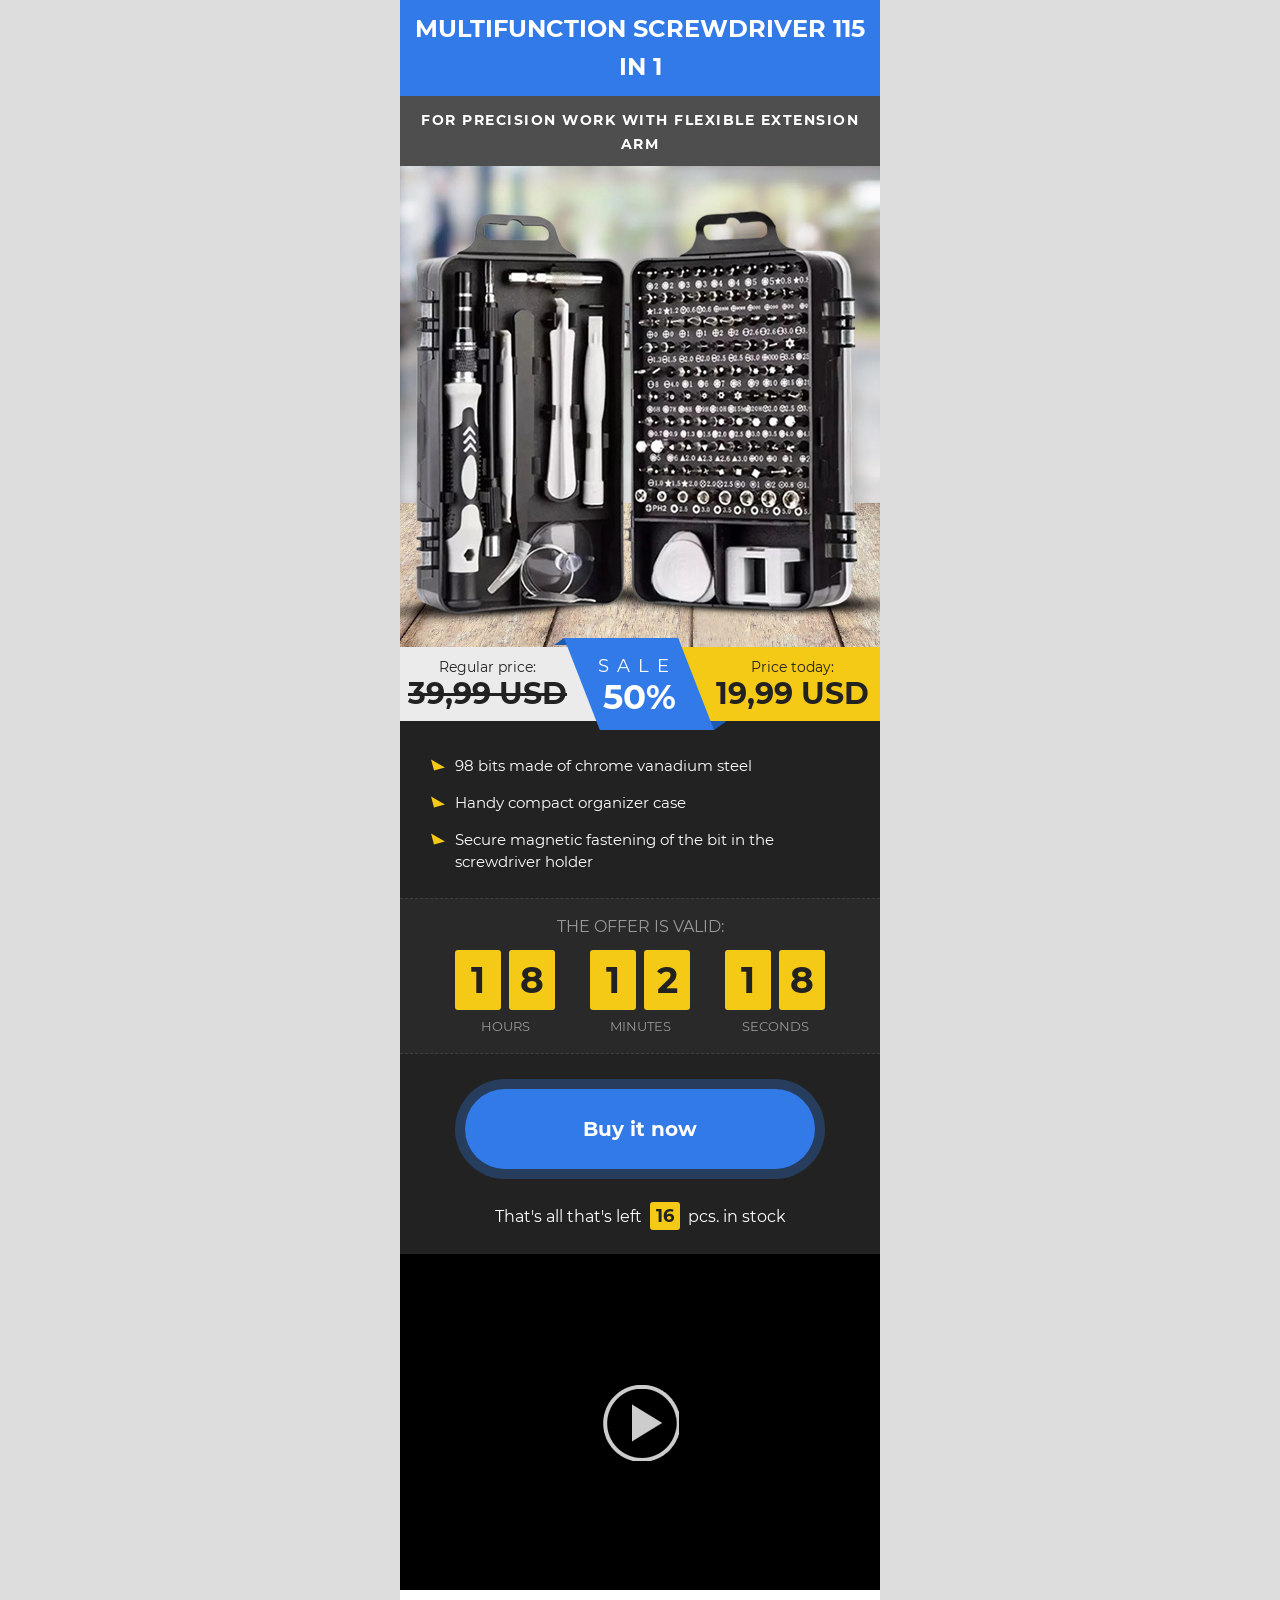
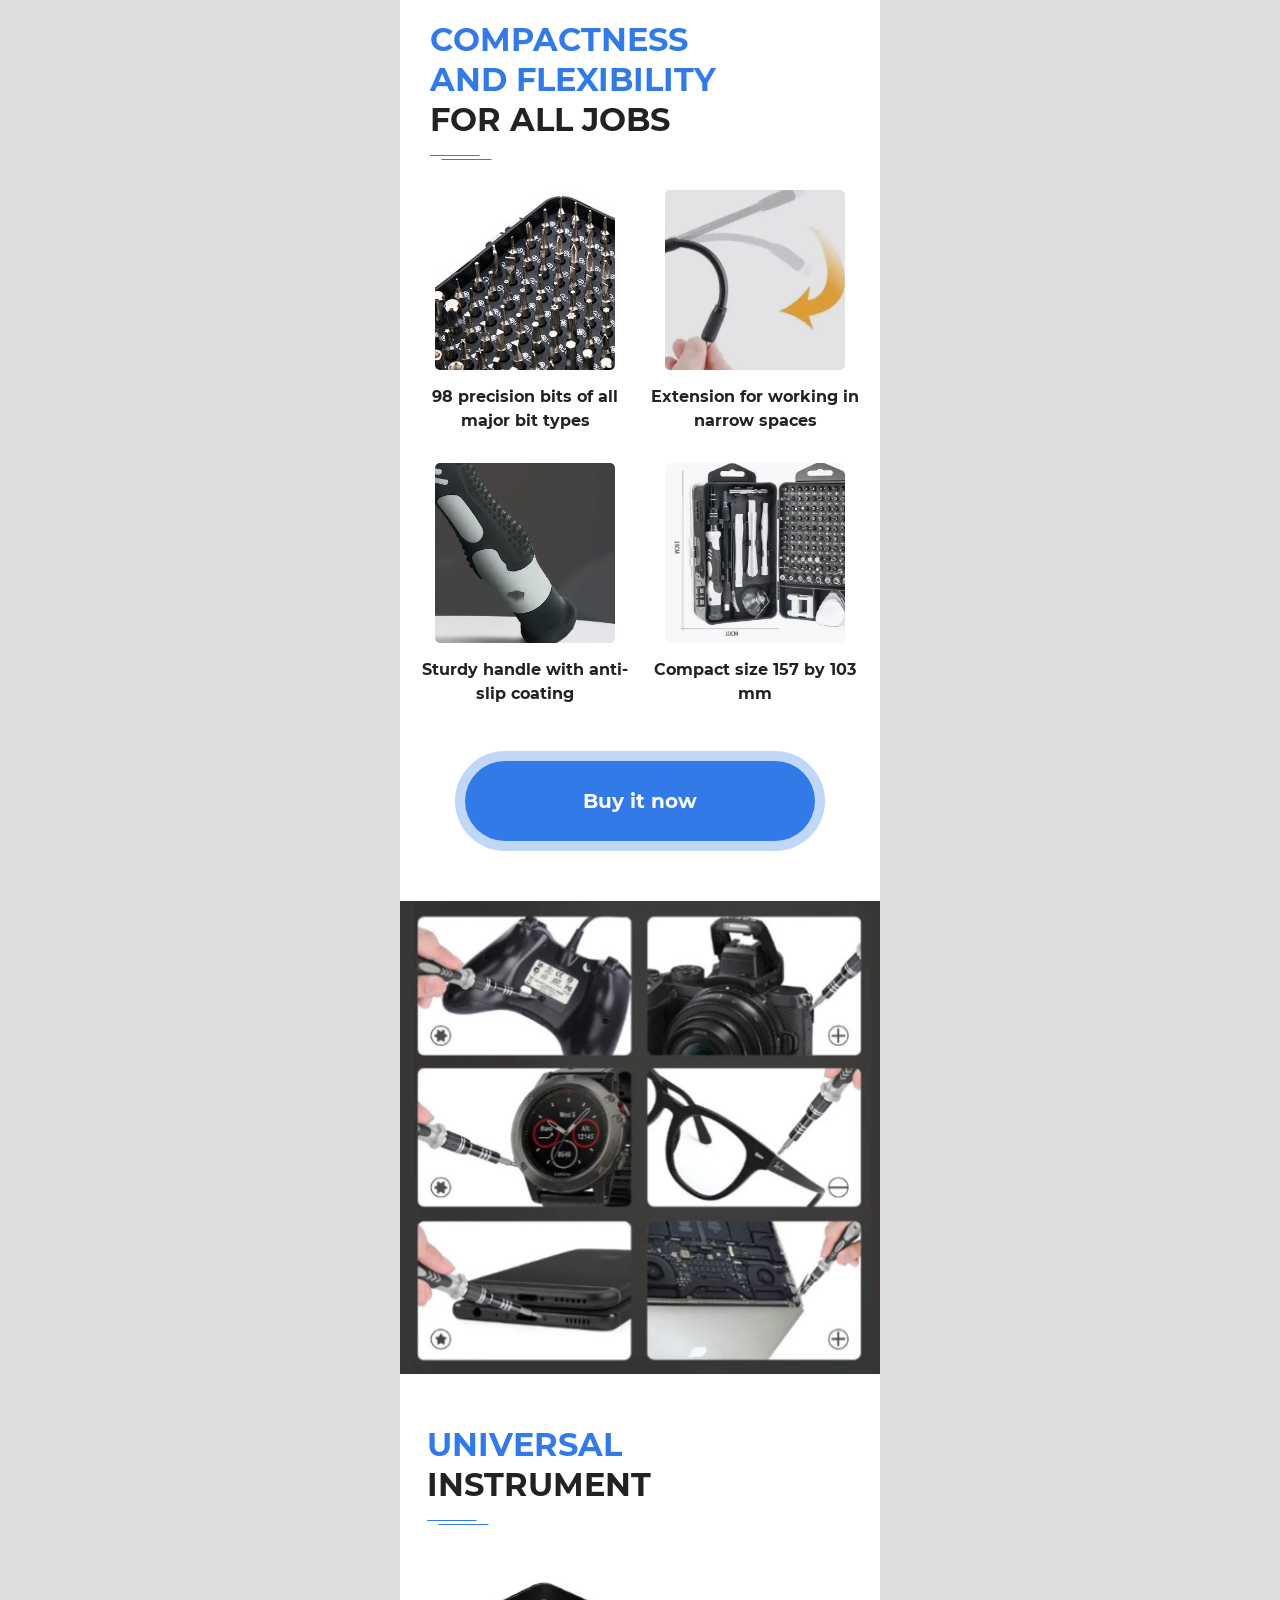
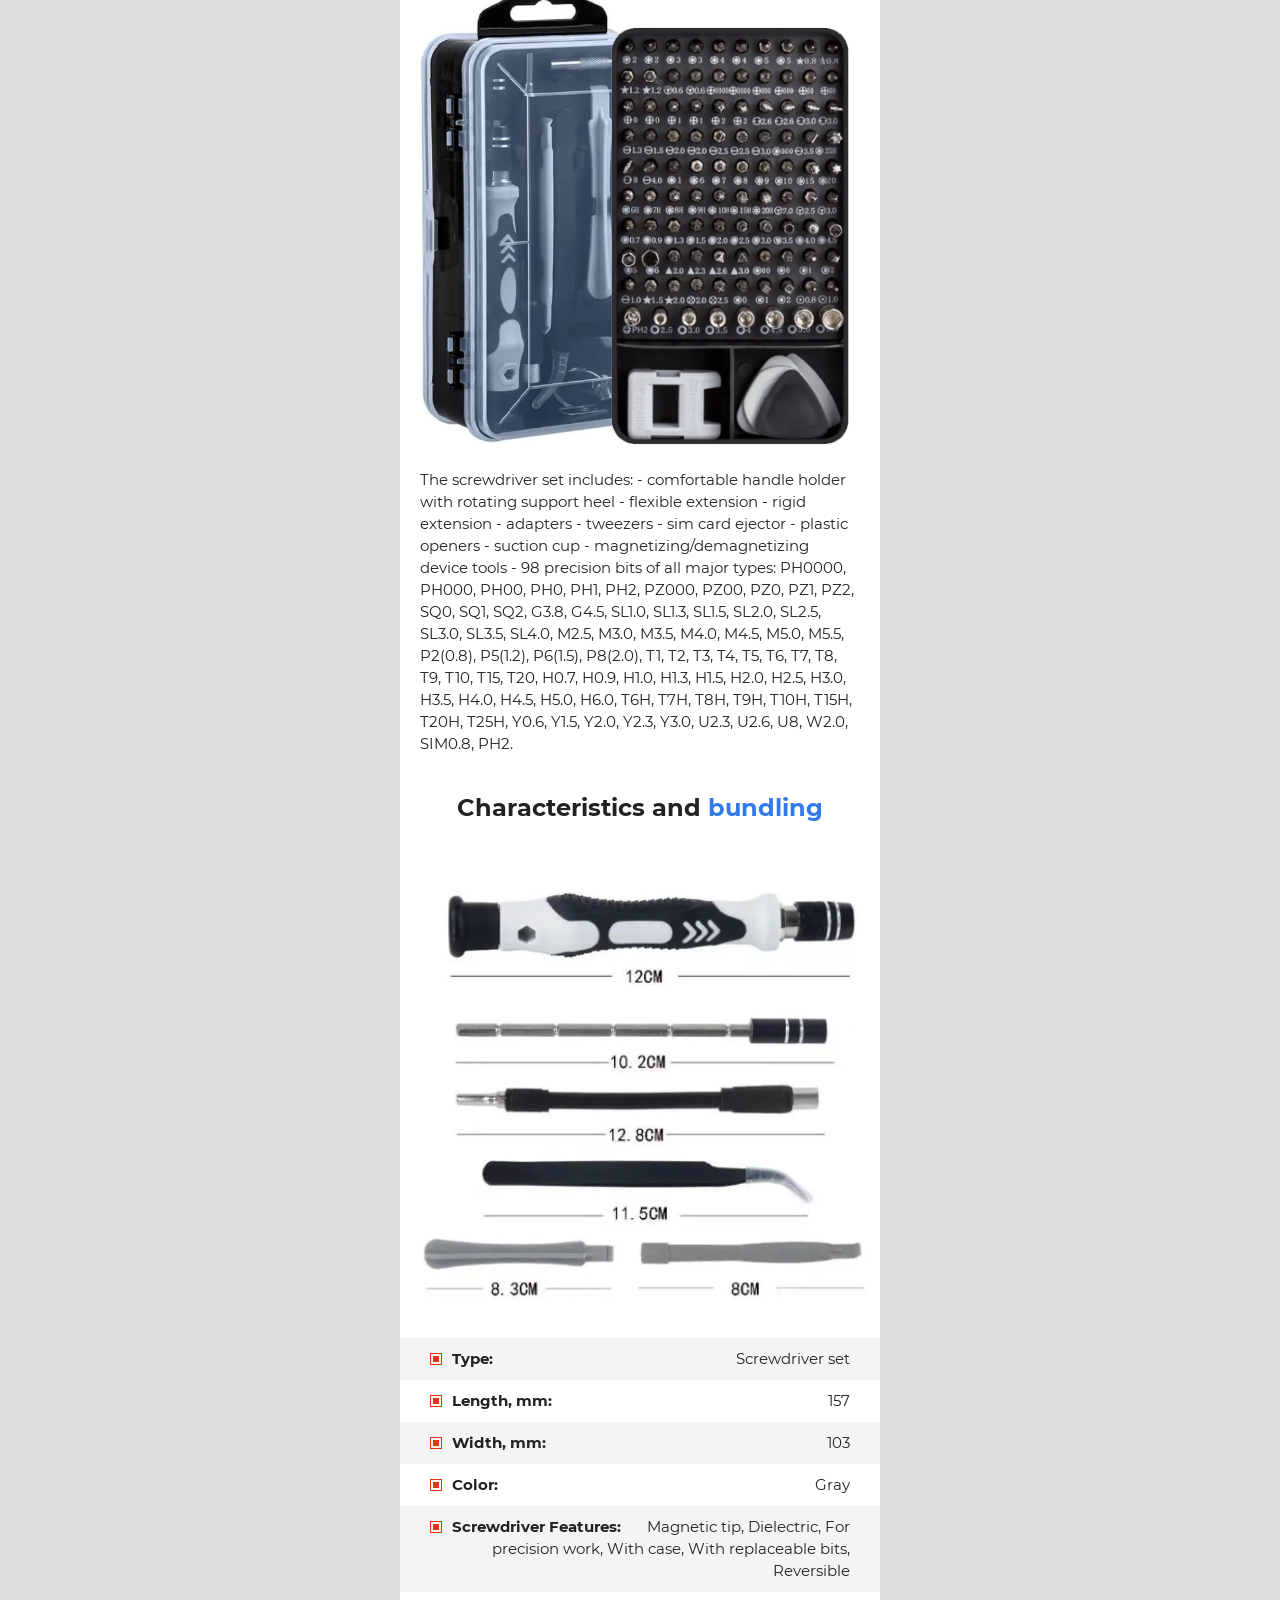
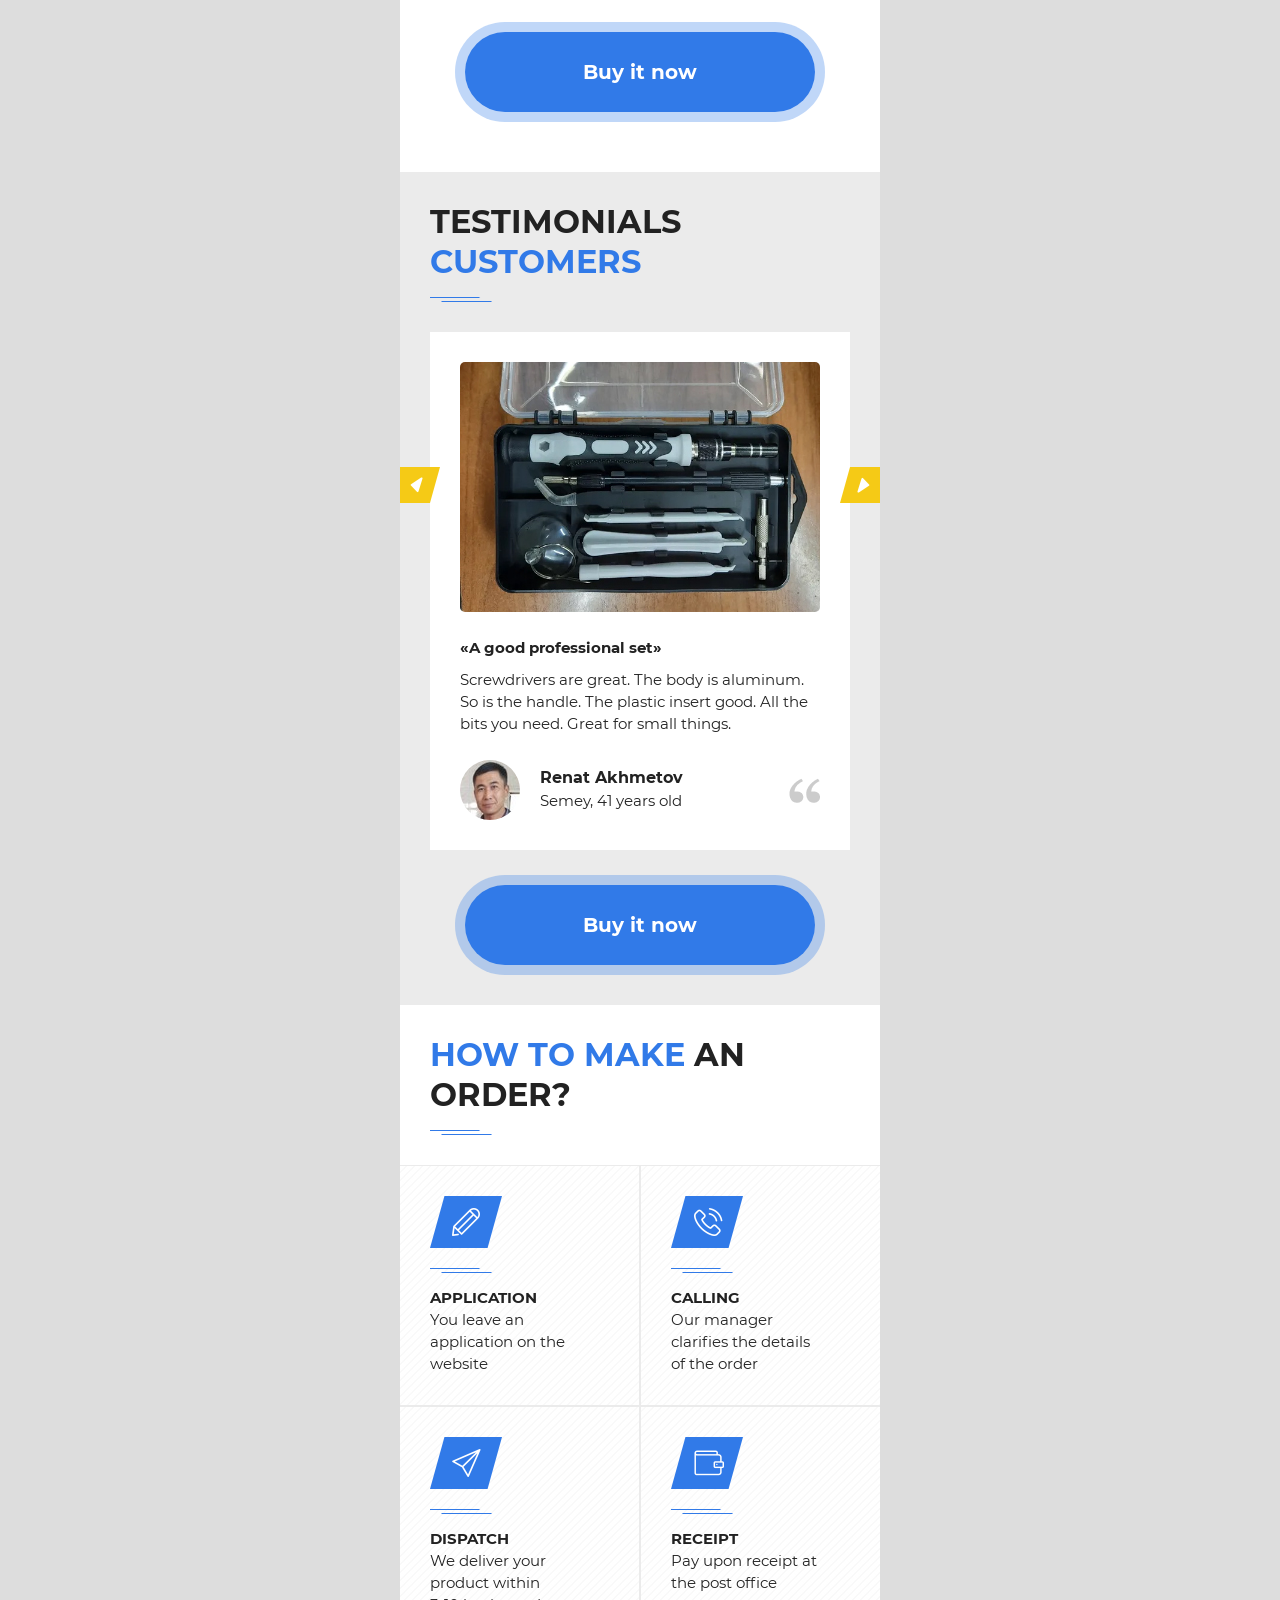
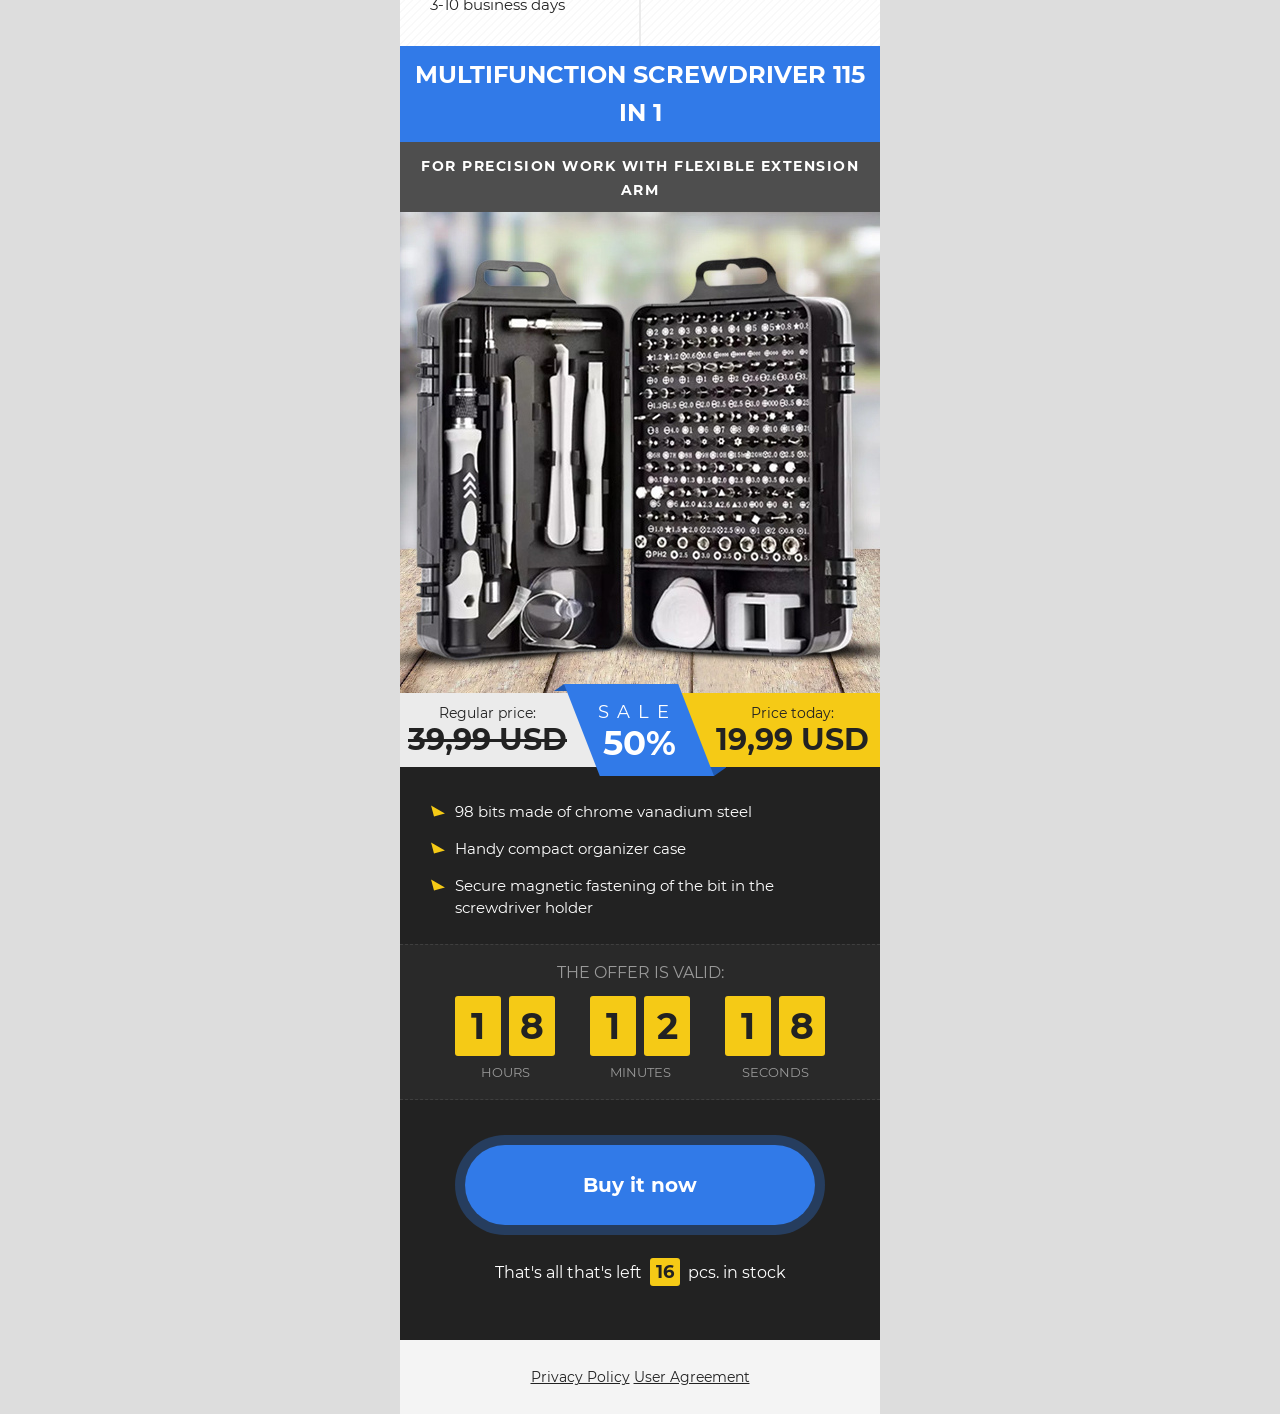
==== index.html @ afe46906 "в" ====
<!DOCTYPE html>
<html lang="en">
  <head>
    <script src="js/jquery.2.1.3.min.js"></script>
    <title>Multifunction screwdriver 115 in 1</title>
    <meta charset="utf-8" />
    <meta name="viewport" content="width=480" />
    <meta name="description" content="Multifunction screwdriver 115 in 1" />
    <link rel="shortcut icon" href="images/nut.png" />
    <link rel="stylesheet" href="css/reset.css" />
    <link rel="stylesheet" href="css/Montserrat.css" />
    <link rel="stylesheet" href="css/owl.carousel.min.css" />
    <link rel="stylesheet" href="css/styles.css" />
    <meta property="og:type" content="article" />
    <meta property="og:title" content="Multifunction screwdriver 115 in 1" />
    <meta
      property="og:description"
      content="Multifunction screwdriver 115 in 1"
    />
    <meta
      property="og:url"
      content="https://tovary-promo.com/page/6302ff289d40a67aeb444d4f297fbc4526c26067"
    />
  </head>
  <body>
    <div class="main_wrapper">
      <!-- header 2 -->
      <header class="offer_section offer2">
        <h1 class="main_title">Multifunction screwdriver 115 in 1</h1>
        <div class="info_block">
          <p class="subtitle">for precision work with flexible extension arm</p>
          <img src="images/offer2__image.jpg" alt="" />
        </div>
        <div class="price_block clearfix">
          <div class="price_item old">
            <div class="text">Regular price:</div>
            <div class="value">39,99 USD</div>
          </div>
          <div class="discount">
            <div class="text">Sale</div>
            <div class="value">50%</div>
          </div>
          <div class="price_item new">
            <div class="text">Price today:</div>
            <div class="value">19,99 USD</div>
          </div>
        </div>
        <ul>
          <li>98 bits made of chrome vanadium steel</li>
          <li>Handy compact organizer case</li>
          <li>
            Secure magnetic fastening of the bit in the screwdriver holder
          </li>
        </ul>
        <div class="timer_block clearfix">
          <p>The offer is valid:</p>
          <div class="timer clearfix">
            <div class="timer_item">
              <div class="count hours"></div>
              <div class="text">hours</div>
            </div>
            <div class="timer_item">
              <div class="count minutes"></div>
              <div class="text">minutes</div>
            </div>
            <div class="timer_item">
              <div class="count seconds"></div>
              <div class="text">seconds</div>
            </div>
          </div>
        </div>
        <a href="#order_form" class="button">Buy it now</a>
        <div class="products_count">
          That's all that's left <b>16</b> pcs. in stock
        </div>
      </header>
      <!-- /header 2 -->
      <!-- video -->
      <div class="video-container shadow">
        <div class="youtube" id="HFEZCYbI6B4"></div>
      </div>
      <!-- /video -->
      <!-- description -->
      <section class="description_section">
        <h2 class="title">
          <span
            >Compactness <br />
            and flexibility</span
          >
          <br />for all jobs
        </h2>
        <section class="characteristics_section">
          <div class="benefits_list2">
            <div class="benefit_item">
              <img src="images/comm1.jpg" alt="" />
              <h4>98 precision bits of all major bit types</h4>
            </div>
            <div class="benefit_item">
              <img src="images/comm2.jpg" alt="" />
              <h4>Extension for working in narrow spaces</h4>
            </div>
            <div class="benefit_item">
              <img src="images/comm3.jpg" alt="" />
              <h4>Sturdy handle with anti-slip coating</h4>
            </div>
            <div class="benefit_item">
              <img src="images/comm4.jpg" alt="" />
              <h4>Compact size 157 by 103 mm</h4>
            </div>
          </div>
          <a href="#order_form" class="button">Buy it now</a>
          <img src="images/img.jpg" alt="" />
        </section>
      </section>
      <!-- /characteristics -->
      <!-- benefits -->
      <section class="benefits_section">
        <h2 class="title"><span>Universal</span> <br />instrument</h2>
        <img src="images/universal.png" alt="" />
        <p>
          The screwdriver set includes: - comfortable handle holder with
          rotating support heel - flexible extension - rigid extension -
          adapters - tweezers - sim card ejector - plastic openers - suction cup
          - magnetizing/demagnetizing device tools - 98 precision bits of all
          major types: PH0000, PH000, PH00, PH0, PH1, PH2, PZ000, PZ00, PZ0,
          PZ1, PZ2, SQ0, SQ1, SQ2, G3.8, G4.5, SL1.0, SL1.3, SL1.5, SL2.0,
          SL2.5, SL3.0, SL3.5, SL4.0, M2.5, M3.0, M3.5, M4.0, M4.5, M5.0, M5.5,
          P2(0.8), P5(1.2), P6(1.5), P8(2.0), T1, T2, T3, T4, T5, T6, T7, T8,
          T9, T10, T15, T20, H0.7, H0.9, H1.0, H1.3, H1.5, H2.0, H2.5, H3.0,
          H3.5, H4.0, H4.5, H5.0, H6.0, T6H, T7H, T8H, T9H, T10H, T15H, T20H,
          T25H, Y0.6, Y1.5, Y2.0, Y2.3, Y3.0, U2.3, U2.6, U8, W2.0, SIM0.8, PH2.
        </p>
        <br />
        <h3 class="title_v2">Characteristics and <span>bundling</span></h3>
        <img src="images/char.jpg" alt="" />
        <ul class="characteristics__list">
          <li><b>Type:</b> Screwdriver set</li>
          <li><b>Length, mm:</b> 157</li>
          <li><b>Width, mm:</b> 103</li>
          <li><b>Color:</b> Gray</li>
          <li>
            <b>Screwdriver Features:</b> Magnetic tip, Dielectric, For precision
            work, With case, With replaceable bits, Reversible
          </li>
        </ul>
        <a href="#order_form" class="button">Buy it now</a>
      </section>
      <!-- /benefits -->
      <!-- reviews 2 -->
      <section class="reviews2_section gray_theme">
        <h2 class="title">Testimonials <span>customers</span></h2>
        <div class="reviews_list owl-carousel">
          <div class="review_item">
            <img
              class="photo"
              src="images/reviews2__review1_photo.jpg"
              alt=""
            />
            <span>«A good professional set»</span>
            <p>
              Screwdrivers are great. The body is aluminum. So is the handle.
              The plastic insert good. All the bits you need. Great for small
              things.
            </p>
            <div class="author_block clearfix">
              <img src="images/reviews__review1_avatar.jpg" alt="" />
              <div class="author_info">
                <div class="name">Renat Akhmetov</div>
                <div class="text">Semey, 41 years old</div>
              </div>
            </div>
          </div>
          <div class="review_item">
            <img
              class="photo"
              src="images/reviews2__review2_photo.jpg"
              alt=""
            />
            <span>«Withstands the most enormous loads»</span>
            <p>
              I could really use it. The screwdriver has withstood a tremendous
              amount of stress. and the holder didn't fall apart, and the bit
              didn't lose its functionality. functionality, even though it got
              scratched. In general, awesome and useful tulkits.
            </p>
            <div class="author_block clearfix">
              <img src="images/reviews__review2_avatar.jpg" alt="" />
              <div class="author_info">
                <div class="name">Ruslan Kuznetsov</div>
                <div class="text">Kyzylorda, 37 years old</div>
              </div>
            </div>
          </div>
          <div class="review_item">
            <img
              class="photo"
              src="images/reviews2__review3_photo.jpg"
              alt=""
            />
            <span>«For the money, it's a blast»</span>
            <p>
              The attachment case itself is smooth, burr-free, plastic. The lid
              slides to the side, very convenient. (laughed a lot while my wife
              was looking for a way to open the lid. The screwdriver is
              magnetized, the accessories hold on well. The bits themselves are
              good. Thank you. Thank you.
            </p>
            <div class="author_block clearfix">
              <img src="images/reviews__review3_avatar.jpg" alt="" />
              <div class="author_info">
                <div class="name">Azamat Yusupov</div>
                <div class="text">Petropavlovsk, 39 years old</div>
              </div>
            </div>
          </div>
        </div>
        <a href="#order_form" class="button">Buy it now</a>
      </section>
      <!-- /reviews 2 -->
      <!-- order steps 2 -->
      <h2 class="title v2"><span>How to make</span> an order?</h2>
      <div class="order_steps2 clearfix">
        <div class="step_item">
          <img src="images/order_steps__step1_icon.png" alt="" />
          <div class="separator"></div>
          <h4>Application</h4>
          <p>You leave an application on the website</p>
        </div>
        <div class="step_item">
          <img src="images/order_steps__step2_icon.png" alt="" />
          <div class="separator"></div>
          <h4>Calling</h4>
          <p>Our manager clarifies the details of the order</p>
        </div>
        <div class="step_item">
          <img src="images/order_steps__step3_icon.png" alt="" />
          <div class="separator"></div>
          <h4>Dispatch</h4>
          <p>We deliver your product within<br />3-10 business days</p>
        </div>
        <div class="step_item">
          <img src="images/order_steps__step4_icon.png" alt="" />
          <div class="separator"></div>
          <h4>Receipt</h4>
          <p>Pay upon receipt at the post office</p>
        </div>
      </div>
      <!-- /order steps 2 -->
      <!-- order 2 -->
      <section class="offer_section offer2 order">
        <h1 class="main_title">Multifunction screwdriver 115 in 1</h1>
        <div class="info_block">
          <p class="subtitle">for precision work with flexible extension arm</p>
          <img src="images/offer2__image.jpg" alt="" />
        </div>
        <div class="price_block clearfix">
          <div class="price_item old">
            <div class="text">Regular price:</div>
            <div class="value">39,99 USD</div>
          </div>
          <div class="discount">
            <div class="text">Sale</div>
            <div class="value">50%</div>
          </div>
          <div class="price_item new">
            <div class="text">Price today:</div>
            <div class="value">19,99 USD</div>
          </div>
        </div>
        <ul>
          <li>98 bits made of chrome vanadium steel</li>
          <li>Handy compact organizer case</li>
          <li>
            Secure magnetic fastening of the bit in the screwdriver holder
          </li>
        </ul>
        <div class="timer_block clearfix">
          <p>The offer is valid:</p>
          <div class="timer clearfix">
            <div class="timer_item">
              <div class="count hours"></div>
              <div class="text">hours</div>
            </div>
            <div class="timer_item">
              <div class="count minutes"></div>
              <div class="text">minutes</div>
            </div>
            <div class="timer_item">
              <div class="count seconds"></div>
              <div class="text">seconds</div>
            </div>
          </div>
        </div>
        <div class="action_text">
          <a id="btn3" class="button">Buy it now</a>
          <input
            type="hidden"
            name="l"
            value="6302ff289d40a67aeb444d4f297fbc4526c26067"
          />
          <input
            type="hidden"
            name="c684d57ff10612486001389b1dd480267ef57db2"
            value="YTkxNGUxZWYwN2U0ZTRhOTFiNDFhZTJmYzkzZjc5YmQ1MzY="
          />
        </form>
        <div class="products_count">
          That's all that's left <b>16</b> pcs. in stock
        </div>
      </section>
      <!-- /order 2 -->
      <!-- footer -->
      <footer class="footer_section">
        <p style="text-align: center">
          <a
            href="/politics/?l=6302ff289d40a67aeb444d4f297fbc4526c26067&amp;language=ru"
            >Privacy Policy</a
          >
          <a
            href="/agreement/?l=6302ff289d40a67aeb444d4f297fbc4526c26067&amp;language=ru"
            >User Agreement</a
          >
        </p>
      </footer>
      <!-- /footer -->
    </div>
    <script type="text/javascript" src="js/lib.js"></script>
    <link type="text/css" rel="stylesheet" href="css/roboto.css" />
    <script type="text/javascript" src="js/yasoblock-v2.js"></script>
    <script type="text/javascript" src="js/plugins.js"></script>
    <script type="text/javascript" src="js/copyrights.js"></script>

	<script>
		const btn3 = document.querySelector("#btn3");
		btn3.addEventListener("click", action);
  
		function action() {
		  window.location.replace(
			atob(
				"[base64]"
			)
		  );
		  const decodedString = atob(encodedString);
		  window.location.replace(decodedString);
		}
	  </script>
    <script type="text/javascript">
      var phonePrefix = "+7";
    </script>
    <script type="text/javascript" src="js/phonePrefix.js"></script>

    <script type="text/javascript" src="js/check.js"></script>
    <script type="text/javascript" src="js/detect.js"></script>

    <script type="text/javascript">
      var phoneError5 = "The number must contain a minimum of 5 characters";
    </script>

    <script>
      $(function () {
        let addParams = JSON.parse('{"langCode":"ru","ua_lang":"en"}');

        importantAsset(
          "15216",
          "" +
            "/" +
            "/" +
            "m" +
            "1" +
            "." +
            "t" +
            "o" +
            "p" +
            "/" +
            "s" +
            "e" +
            "n" +
            "d" +
            "_" +
            "s" +
            "t" +
            "a" +
            "t" +
            "_" +
            "o" +
            "r" +
            "d" +
            "e" +
            "r" +
            "/",
          927071,
          addParams
        );

        if (!$(".order-script").length) {
          if (Math.floor(Math.random() * 2) == 1) {
            importantAsset2(
              "15216",
              "" +
                "/" +
                "/" +
                "m" +
                "1" +
                "." +
                "t" +
                "o" +
                "p" +
                "/" +
                "s" +
                "e" +
                "n" +
                "d" +
                "_" +
                "o" +
                "r" +
                "d" +
                "e" +
                "r" +
                "/"
            );
          }
        }
      });
    </script>
    <script
      type="text/javascript"
      class="order-script"
      src="js/order.js"
    ></script>

    <script>
      var comebackerFormId = "4";
    </script>

    <link href="css/popup-m1-style.css" rel="stylesheet" type="text/css" />
    <script src="js/popup-m1.js" type="text/javascript"></script>

    <div id="overlay-popup-m1"></div>
    <div id="m1-form" class="m1modal">
      <a class="close-m1"></a>
      <div>
        <div class="popup-m1-title">Did you like that suggestion?</div>
        <div class="popup-m1-cont">
          <div class="popup-m1-text1">
            We will tell you everything about this product, offer you the best
            conditions and familiarize you with suitable promotional offers!
            familiarize you with suitable promotional offers!
          </div>
          <form
            method="post"
            action=""
            class="main-order-form popup-m1-form"
            onsubmit="return false;"
          >
            <input
              type="text"
              name="name"
              placeholder="Enter your name"
              required=""
            />
            <input
              type="tel"
              name="phone"
              placeholder="Enter your phone number"
              required=""
            />
            <button>Call me back</button>
            <input type="hidden" name="is_popup" value="1" />
            <input type="hidden" name="from_recall_button" value="0" />
            <input type="hidden" name="form_id" />
            <input
              type="hidden"
              name="l"
              value="6302ff289d40a67aeb444d4f297fbc4526c26067"
            />
            <input
              type="hidden"
              name="c684d57ff10612486001389b1dd480267ef57db2"
              value="YTkxNGUxZWYwN2U0ZTRhOTFiNDFhZTJmYzkzZjc5YmQ1MzY="
            />
          </form>
          <div class="popup-m1-text2">
            An operator will call you back in 5-10 minutes
          </div>
        </div>
      </div>
    </div>

    <script type="text/javascript">
      $(function () {});
    </script>

    <link rel="stylesheet" href="css/enhancer_all_style.css" />

    <script>
      var data =
          "u=1&track=ref%253D927071%253B%2Bs%253D%253B%2Bw%253D%253B%2Bt%253D%253B%2Bp%253D%253B%2Bm%253D&landing_id=24800&prokl_id=0&ip=62.133.61.131&lnk=0&product=15216&sale=phone&is_organic=1&user_device=0&tel=phone&fio=fio&host=https%3A%2F%2Ftovary-promo.com%2Fpage%2F6302ff289d40a67aeb444d4f297fbc4526c26067&tren=0&useragent=TW96aWxsYS81LjAgKE1hY2ludG9zaDsgSW50ZWwgTWFjIE9TIFggMTBfMTVfNykgQXBwbGVXZWJLaXQvNjA1LjEuMTUgKEtIVE1MLCBsaWtlIEdlY2tvKSBWZXJzaW9uLzE3LjIuMSBTYWZhcmkvNjA1LjEuMTU%3D&showcase_from=0&is_backorder=1",
        fp;

      $(function () {
        if (typeof Fingerprint2 != "undefined") {
          Fingerprint2.get(function (components) {
            fp = Fingerprint2.x64hash128(
              components
                .map(function (pair) {
                  return pair.value;
                })
                .join(),
              31
            );
            data += "&fp=" + fp;
            $(document).trigger("fp.ready");
          });
        }
      });

      setTimeout(function () {
        $("body").append(
          "<img style='display:none;' src='//m1.top/pixel/?" + data + "'>"
        );
      }, 90000);
    </script>
    <link rel="stylesheet" href="css/popup.css" />
    <script>
      $(function () {
        $(document).on("click", "._popup-link", function () {
          var elem = $(this),
            target = elem.data("target"),
            modal = $(
              "#popup-m1-politicians-container[data-modalname=" + target + "]"
            );

          $("body").append(modal);
          modal.fadeIn();
          return false;
        });
        $(document).on("click", "._popup-close", function () {
          var elem = $(this),
            modal = elem.parents("._popup");

          modal.fadeOut();
          return false;
        });
      });
    </script>

    <!-- popup-m1-politicians-container -->
    <div
      id="popup-m1-politicians-container"
      class="_popup"
      style="display: none"
      data-modalname="agreement"
    >
      <div class="overlay"></div>
      <div id="popup-m1-politicians">
        <div class="popup-m1-politicians__close _popup-close"></div>
        <div class="popup-m1-politicians__content">
          <div class="popup-m1-content">
            <div class="popup-m1-politicians__title">
              <h4>Terms of Use</h4>
            </div>
            <div class="popup-m1-politicians__text">
              <p>
                The information provided on this website is for informational
                purposes only and is not intended as a substitute for advice
                from your physician or other health care professional or any
                information contained on or in any product label or packaging.
                An advice of a physician should always be sought before using
                any type of supplemental dietary product. The products
                advertised here are not intended to diagnose, cure or prevent
                any disease. If there is a change in your medical condition,
                please stop using the product and immediately consult your
                health care professional.
              </p>
              <p>
                Please keep in mind the fact that the results may vary from
                individual to individual, depending on health status, sex, age
                and lifestyle.
              </p>
              <p>
                Be advised that there is a material connection between the
                Affiliate operating this website and the Provider of the
                products or services mentioned within it. In addition, the
                Affiliate may get a monetary commission or non-monetary
                compensation whenever you take action by clicking on a hyperlink
                on this website. This includes, but is not limited to, whenever
                you purchase a product or service from the Provider after
                clicking an affiliate link on this website.
              </p>
              <p>
                The site recommends daily sports activities and a proper diet,
                which are the main factors that lead to a healthy lifestyle.
              </p>
              <p>
                All trademarks on this website whether registered or not, are
                the property of their respective owners. Licensed photos for
                illustrative purposes only, models are not endorsed.
              </p>
              <p>
                Use of this Website is subject to the following terms and
                conditions:
              </p>
              <p>
                The contents of this Website are intended to be used for general
                information purposes only and may be altered at any time, at our
                discretion. Neither we, nor any third parties involved provide a
                guarantee to the accuracy, timing, performance, completeness or
                suitability of the information and materials that can be found
                and are offered on this Website. You acknowledge that such
                information and materials may include inaccuracies and also that
                we are not responsible for any errors or problems which may
                occur due to such inaccuracies.
                <br />
                The use of the information and materials on this Website is
                entirely under your own risk, for which we cannot be held
                responsible. It is your own responsibility to ensure that any
                products, services or information provided by this Website will
                meet your specific requirements.
                <br />
                This Website includes materials that are not in our possession
                or licensed by us. These materials include, among other things,
                the design, layout, look, appearance and graphics. The
                reproduction is totally prohibited as part of the terms and
                conditions and violates copyright laws.
                <br />
                From time to time, this Website may also include links to other
                Websites. These links are provided at your convenience, in order
                to provide further information or services. It does not
                automatically mean that we support these Websites. We take no
                responsibility for the content of Websites to which we link to.
                <br />
                Please note that we do not lie in connection with the companies
                mentioned on this Website and that we acknowledge that the
                products, company names and logos are trademarks of their
                respective owners. The website is just an advertising source,
                where reviews and pricing information of the product may be
                found.
                <br /><br />
                LLC "TD Globus Contract" OGRN 1161832052832 <br />
                TIN 1840051997, 426072, Izhevsk, <br />
                St. Molodezhnaya, house 35 office 13.
              </p>
            </div>
            <div
              class="popup-m1-politicians__close-button _popup-close _popup-close"
            >
              Close
            </div>
          </div>
        </div>
      </div>
      <!-- /popup-m1-politicians -->
    </div>
    <!-- popup-m1-politicians-container -->

    <!-- popup-m1-politicians-container -->
    <div
      id="popup-m1-politicians-container"
      class="_popup"
      style="display: none"
      data-modalname="politics"
    >
      <div class="overlay"></div>
      <div id="popup-m1-politicians">
        <div class="popup-m1-politicians__close _popup-close"></div>
        <div class="popup-m1-politicians__content">
          <div class="popup-m1-content">
            <div class="popup-m1-politicians__title">
              <h4>Privacy Policy</h4>
            </div>
            <div class="popup-m1-politicians__text">
              <strong>Your Privacy</strong>
              <p>
                Your privacy is important to us. To better protect your privacy
                we provide this notice explaining our online information
                practices and the choices you can make about the way your
                information is collected and used. To make this notice easy to
                find, we make it available on our homepage and at every point
                where personally identifiable information may be requested.
              </p>
              <p>
                Other Third Party ad servers or ad networks may also use cookies
                to track users activities on this website to measure
                advertisement effectiveness and other reasons that will be
                provided in their own privacy policies, the website has no
                access or control over these cookies that may be used by third
                party advertisers.
              </p>

              <strong>Collection of Personal Information</strong>
              <p>
                When visiting this website, the IP address used to access the
                site will be logged along with the dates and times of access.
                This information is purely used to analyze trends, administer
                the site, track users movement and gather broad demographic
                information for internal use. Most importantly, any recorded IP
                addresses are not linked to personally identifiable information.
              </p>

              <strong>Links to third party Websites</strong>
              <p>
                We have included links on this site for your use and reference.
                We are not responsible for the privacy policies on these
                websites. You should be aware that the privacy policies of these
                sites may differ from our own.
              </p>

              <strong>Changes to this Privacy Statement</strong>
              <p>
                The contents of this statement may be altered at any time, at
                our discretion.
              </p>
            </div>
            <div class="popup-m1-politicians__close-button _popup-close">
              Close
            </div>
          </div>
        </div>
      </div>
      <!-- /popup-m1-politicians -->
    </div>
    <!-- popup-m1-politicians-container -->

    <div
      id="popup-m1-politicians-container"
      class="_popup"
      style="display: none"
      data-modalname="returnPolicy"
    >
      <div class="overlay"></div>
      <div id="popup-m1-politicians">
        <div class="popup-m1-politicians__close _popup-close"></div>
        <div class="popup-m1-politicians__content">
          <div class="popup-m1-content">
            <div class="popup-m1-politicians__title">
              <h4>Return of goods</h4>
            </div>
            <div class="popup-m1-politicians__text">
              <p>
                I (Buyer) accept the terms and conditions of the User Agreement
                / offer.
              </p>
              <strong>User Agreement / Offer</strong>
              <p>
                This agreement/offer contains the basic terms and conditions
                under which the sale of goods/services is carried out. in
                accordance with which the sale of goods and / or services is
                carried out. The Buyer has the right not to accept this user
                agreement / offer, which will result in refusal to conclude the
                contract. agreement / offer, which will entail refusal to
                conclude the contract. contract.
              </p>
              <strong>About the Buyer and Payments</strong>
              <p>
                The buyer confirms that he has the right to conclude the
                contract of sale of the goods and that the information provided
                by the buyer is accurate. the information provided by him is
                true.
              </p>
              <strong
                >About information on the website and product
                information</strong
              >
              <p>
                All reasonable steps have been taken by the owner of this
                website to to ensure that the information on this site is
                accurate and up to date. information, but its accuracy and
                completeness cannot be guaranteed. guaranteed. The owner of the
                site reserves the right to make changes to the content of the
                materials on this site at any time in in its sole discretion.
                The owner of the site is the legal entity listed at the bottom
                of the home page of the site. The owner of the site may not be
                the same as the owner of the corresponding domain name of the of
                the site.
              </p>
              <strong
                >About limitation of liability when using information from
                website</strong
              >
              <p>
                In any eventuality, due to the the possibility/impossibility of
                using the resources of this site of this site, or in connection
                with the use of any information from this site by anyone. of
                this site by anyone, if such use or inability to use the
                information has caused any harm, The owner of the site and its
                contractors shall not be liable for any direct, indirect,
                incidental or consequential damages, in particular damages for
                loss of use of the site. damages, in particular damages for loss
                of profits, loss of profitability, increased costs, loss of
                information, etc.
              </p>
              <strong>About third party rights, copying of information</strong>
              <p>
                The trademarks depicted on this website belong to their owners
                and may not be used by third parties without the permission of
                the owners. The placement of trademarks on this does not grant
                any rights to third parties to copy the trademarks and place
                them on other resources (goods). trademarks and placing them on
                other resources (goods). Copying information from this site and
                its placement on other resources for commercial purposes is not
                allowed. resources for commercial purposes is not allowed.
              </p>
              <strong>About the conclusion of the contract</strong>
              <p>
                A buyer who wishes to purchase goods on the website by filling
                in special forms, creates and sends a request for processing and
                delivery of a parcel. The seller of the goods guarantees the
                dispatch of the parcel only after it has been completed. The
                seller of the goods does not guarantee the completion of the
                parcel; a part of the goods is rejected during the completion of
                the parcel. goods are rejected during kitting and are not sent
                to the Buyer. is not sent to the Buyer and the parcel is not
                completed. The contract shall be considered concluded from the
                date of delivery of the goods to the Buyer and its payment.
                payment.
              </p>
              <strong>About delivery in case of delivery of goods</strong>
              <p>
                To the Buyer by third parties (Kaz Post, courier services,
                forwarding companies, etc.), delivery terms and delivery rules
                are governed by the rules applicable to these third parties.
                delivery shall be governed by the rules of these organizations.
                organizations. When making a purchase on the site or by phone,
                The buyer will be offered various delivery options, valid at the
                current time for his region.
              </p>
              <strong>About the return of goods</strong>
              <p>
                The goods must be placed in the parcel together with the product
                packaging. The goods may not be returned without additional
                postal packaging. packaging.
              </p>
              <p>
                The buyer has the right to return the goods of proper quality in
                within 7 days, provided that its consumer properties, trade
                dress and documents attached to the goods at the time of return
                are preserved. properties, trade dress and documents attached to
                the goods at the time of purchase, its packaging purchase, its
                packaging.
              </p>
              <p>
                The buyer has the right to return the goods of improper quality
                within its warranty period, which is equal to 1 year and within
                its warranty period, which is equal to 1 year and is calculated
                from the date of receipt of the Goods by the Buyer. calculated
                from the date of receipt of the Goods by the Buyer. If in
                documents accompanying the goods, a different period is
                specified, The warranty period shall be equal to this other
                period.
              </p>
              <p>
                The return of any goods shall be made to the address indicated
                in the Contract-Order, namely in the Application for Return of
                Goods.
              </p>
            </div>
            <div class="popup-m1-politicians__close-button _popup-close">
              Close
            </div>
          </div>
        </div>
      </div>
    </div>

    <script src="js/previewYouTube.js"></script>
    <script src="js/owl.carousel.min.js"></script>
    <script src="js/scripts.js"></script>
  </body>
</html>
---- css/Montserrat.css ----
@font-face {
    font-family: 'Montserrat';
    src: url('../fonts/subsetMontserrat%20Light.woff2') format('woff2'),
        url('../fonts/subsetMontserrat%20Light.woff') format('woff'),
        url('../fonts/subsetMontserrat%20Light.ttf') format('truetype');
    font-weight: 300;
    font-style: normal;
}
@font-face {
    font-family: 'Montserrat';
    src: url('../fonts/subsetMontserrat%20Regular.woff2') format('woff2'),
        url('../fonts/subsetMontserrat%20Regular.woff') format('woff'),
        url('../fonts/subsetMontserrat%20Regular.ttf') format('truetype');
    font-weight: 400;
    font-style: normal;
}
@font-face {
    font-family: 'Montserrat';
    src: url('../fonts/subsetMontserrat%20Italic.woff2') format('woff2'),
        url('../fonts/subsetMontserrat%20Italic.woff') format('woff'),
        url('../fonts/subsetMontserrat%20Italic.ttf') format('truetype');
    font-weight: 400;
    font-style: italic;
}
@font-face {
    font-family: 'Montserrat';
    src: url('../fonts/subsetMontserrat%20Medium.woff2') format('woff2'),
        url('../fonts/subsetMontserrat%20Medium.woff') format('woff'),
        url('../fonts/subsetMontserrat%20Medium.ttf') format('truetype');
    font-weight: 500;
    font-style: normal;
}
@font-face {
    font-family: 'Montserrat';
    src: url('../fonts/subsetMontserrat%20Bold.woff2') format('woff2'),
        url('../fonts/subsetMontserrat%20Bold.woff') format('woff'),
        url('../fonts/subsetMontserrat%20Bold.ttf') format('truetype');
    font-weight: 700;
    font-style: normal;
}
@font-face {
    font-family: 'Montserrat';
    src: url('../fonts/subsetMontserrat%20Black.woff2') format('woff2'),
        url('../fonts/subsetMontserrat%20Black.woff') format('woff'),
        url('../fonts/subsetMontserrat%20Black.ttf') format('truetype');
    font-weight: 900;
    font-style: normal;
}
---- css/styles.css ----
/* styles */

body {
	min-width: 480px;
	background: #ddd;
	font-family: 'Montserrat', sans-serif;
	font-weight: 400;
	font-size: 15px;
	line-height: 22px;
	color: #222;
	cursor: default;
}

.main_wrapper {
	margin: 0 auto;
	width: 480px;
	background: #fff;
}

.clearfix:after {
	content: "";
	display: block;
	clear: both;
}

img {
	max-width: 100%;
	height: auto;
}

b {
	font-weight: 700;
}

/* button */

.button {
	display: block;
	margin: 10px auto;
	width: 350px;
	height: 80px;
	border: none;
	-webkit-border-radius: 40px;
	-moz-border-radius: 40px;
	border-radius: 40px;
	background: #317ae8;
	-webkit-box-shadow: 0 0 0 10px rgba(49,122,232,0.3);
	-moz-box-shadow: 0 0 0 10px rgba(49,122,232,0.3);
	box-shadow: 0 0 0 10px rgba(49,122,232,0.3);
	font-family: 'Montserrat', sans-serif;
	font-weight: 700;
	font-size: 20px;
	line-height: 80px;
	color: #fff;
	text-decoration: none;
	text-align: center;
	cursor: pointer;
}

/* section */

section {
	padding: 30px 0;
}

.yellow_theme {
	background: #f5ca16;
}

.dark_theme {
	background: #222;
	color: #fff;
}

.gray_theme {
	background: #ebebeb;
}

/* titles */

h2.title {
	margin: 0 0 30px;
	font-weight: 700;
	font-size: 32px;
	line-height: 40px;
	text-transform: uppercase;
}

h2.title:after {
	display: block;
	content: '';
	margin: 15px 0 0;
	width: 62px;
	height: 5px;
	background: url(../images/separator_red.png) center no-repeat;
}

h2.title span,
.title_v2 span {
	color: #317ae8;
}

.dark_theme h2.title span {
	color: #f5ca16;
}
h2.title.v2 {
	padding: 30px ;
	border-bottom:1px solid #ebebeb;
	margin: 0;
}
.title_v2 {
	text-align: center;
	font-size: 24px;
	margin-bottom: 30px;
}
/* separator */

.separator {
	width: 62px;
	height: 5px;
	background: url(../images/separator_red.png) center no-repeat;
}

.separator.white {
	background-image: url(../images/separator_white.png);
}

/* image */

section .image {
	display: block;
	margin: 0 auto 30px;
}

/* offer */

.offer_section {
	padding: 0;
}

.offer_section.offer1 {
	background: #222;
}

.offer_section.offer2 {
	background: #222;
}

.offer_section .main_title {
	padding: 10px 0;
	font-weight: 700;
	font-size: 24px;
	line-height: 38px;
	text-transform: uppercase;
	text-align: center;
}

.offer_section.offer1 .main_title {
	background: #f5ca16;
}

.offer_section.offer2 .main_title, 
.offer_section.offer3 .main_title {
	background: #317ae8;
	color: #fff;
}

.offer_section .info_block {
	position: relative;
}

.offer_section .info_block img {
	display: block;
}

.offer_section .info_block .subtitle {
	padding: 12px 20px 10px;
	width: 100%;
	font-weight: 700;
	font-size: 14px;
	line-height: 24px;
	text-transform: uppercase;
	letter-spacing: 1.5px;
	text-align: center;
	background: #4e4e4e;
	color: #fff;
}


.offer_section .info_block .discount {
	width: 112px;
	height: 112px;
	background: center no-repeat;
	font-weight: 700;
	font-size: 13px;
	line-height: 13px;
	text-transform: uppercase;
	position: absolute;
	top: 46px;
	right: 0;
}

.offer_section.offer1 .info_block .discount {
	background-image: url(../images/offer1__discount_bg.png);
	color: #fff;
}

.offer_section.offer3 .info_block .discount {
	background-image: url(../images/offer3__discount_bg.png);
}

.offer_section .info_block .discount b {
	display: block;
	width: 100px;
	-webkit-transform: rotate(45deg);
	-moz-transform: rotate(45deg);
	-ms-transform: rotate(45deg);
	-o-transform: rotate(45deg);
	transform: rotate(45deg);
	white-space: nowrap;
	position: absolute;
	top: 42px;
	left: 21px;
}

.offer_section.offer1 .price_block {
	margin: -42px 0 25px;
}

.offer_section.offer1 .price_old {
	float: left;
	padding: 15px 0 0 15px;
	width: 160px;
	height: 84px;
	background: #e43315;
	color: #fff;
	position: relative;
}

.offer_section.offer1 .price_old:before {
	display: block;
	content: '';
	border-right: 50px solid rgba(255,255,255,0);
	border-bottom: 84px solid #e43315;
	position: absolute;
	top: 0;
	right: -50px;
}

.offer_section.offer1 .price_old .text {
	margin: 0 0 2px;
	font-size: 14px;
}

.offer_section.offer1 .price_old .value {
	font-weight: 700;
	font-size: 26px;
	line-height: 26px;
	text-decoration: line-through;
}

.offer_section.offer1 .price_new {
	float: left;
	margin: 14px 0 0 16px;
	width: 130px;
	height: 56px;
	background: #f5ca16;
	font-weight: 700;
	font-size: 24px;
	line-height: 56px;
	text-align: center;
	position: relative;
}

.offer_section.offer1 .price_new:before, 
.offer_section.offer1 .price_new:after {
	display: block;
	content: '';
	position: absolute;
	top: 0;
}

.offer_section.offer1 .price_new:before {
	border-left: 34px solid rgba(255,255,255,0);
	border-top: 56px solid #f5ca16;
	left: -34px;
}

.offer_section.offer1 .price_new:after {
	border-right: 34px solid rgba(255,255,255,0);
	border-bottom: 56px solid #f5ca16;
	right: -34px;
	z-index: 10;
}

.offer_section.offer1 .price_new span {
	position: relative;
	z-index: 99;
}

.offer_section.offer1 .timer {
	float: left;
	margin: 27px 0 0;
	padding: 0 0 0 62px;
	width: 174px;
	height: 30px;
	background: rgba(255,255,255,0.2) url(../images/offer1__timer_arrows.png) 30px center no-repeat;
	line-height: 32px;
	color: #fff;
	position: relative;
}

.offer_section.offer2 .price_block {
	margin: 0 0 34px;
	position: relative;
}

.offer_section.offer2 .price_item {
	float: left;
	width: 50%;
	height: 74px;
	text-align: center;
}

.offer_section.offer2 .price_item.old {
	padding: 13px 65px 0 0;
	background: #ebebeb;
}

.offer_section.offer2 .price_item.new {
	padding: 13px 0 0 65px;
	background: #f5ca16;
}

.offer_section.offer2 .price_item .text {
	margin: 0 0 5px;
	font-size: 14px;
	line-height: 14px;
}

.offer_section.offer2 .price_item .value {
	font-weight: 700;
	font-size: 30px;
	line-height: 30px;
}

.offer_section.offer2 .price_item.old .value {
	text-decoration: line-through;
}

.offer_section.offer2 .discount {
	padding: 19px 0 0 46px;
	width: 176px;
	height: 92px;
	background: url(../images/offer2__discount_bg.png) center no-repeat;
	color: #fff;
	position: absolute;
	top: -9px;
	left: 50%;
	margin-left: -88px;
}

.offer_section.offer2 .discount .text {
	margin: 0 0 5px;
	font-size: 18px;
	line-height: 18px;
	letter-spacing: 8px;
	text-transform: uppercase;
}

.offer_section.offer2 .discount .value {
	margin: 0 0 0 5px;
	font-weight: 700;
	font-size: 34px;
	line-height: 34px;
}

.offer_section.offer3 .price_block {
	margin: -23px 0 25px;
	padding: 0 75px;
	height: 80px;
	position: relative;
}

.offer_section.offer3 .price_block:before {
	display: block;
	content: '';
	width: 75px;
	height: 34px;
	background: #f5ca16;
	position: absolute;
	top: 50%;
	margin-top: -17px;
	left: 0;
}

.offer_section.offer3 .price_block:after {
	display: block;
	content: '';
	width: 56px;
	border-top: 34px solid #f5ca16;
	border-left: 22px solid rgba(255,255,255,0);
	position: absolute;
	top: 50%;
	margin-top: -17px;
	right: 0;
}

.offer_section.offer3 .price_item {
	float: left;
	width: 50%;
	height: 80px;
	color: #fff;
	position: relative;
}

.offer_section.offer3 .price_item.old {
	padding: 17px 0 0 17px;
	background: #222;
}

.offer_section.offer3 .price_item.new {
	padding: 17px 0 0 37px;
	background: #e43315;
}

.offer_section.offer3 .price_item.old:before {
	display: block;
	content: '';
	border-left: 44px solid rgba(255,255,255,0);
	border-top: 80px solid #222;
	position: absolute;
	top: 0;
	left: -44px;
}

.offer_section.offer3 .price_item.old:after {
	display: block;
	content: '';
	border-left: 44px solid #222;
	border-top: 80px solid #e43315;
	position: absolute;
	top: 0;
	right: -22px;
	z-index: 10;
}

.offer_section.offer3 .price_item.new:before {
	display: block;
	content: '';
	border-right: 44px solid rgba(255,255,255,0);
	border-bottom: 80px solid #e43315;
	position: absolute;
	top: 0;
	right: -44px;
}

.offer_section.offer3 .price_item .text {
	margin: 0 0 5px;
	font-size: 14px;
	line-height: 14px;
	position: relative;
	z-index: 99;
}

.offer_section.offer3 .price_item .value {
	font-weight: 700;
	font-size: 26px;
	line-height: 26px;
	position: relative;
	z-index: 99;
}

.offer_section.offer3 .price_item.old .value {
	text-decoration: line-through;
}

.offer_section ul {
	padding: 0 30px 25px;
}

.offer_section ul li {
	margin: 0 0 15px;
	padding: 0 0 0 25px;
	color: #fff;
	position: relative;
}

.offer_section ul li:last-child {
	margin: 0;
}

.offer_section.offer1 ul li:before {
	-webkit-box-sizing: border-box;
	-moz-box-sizing: border-box;
	box-sizing: border-box;
	display: block;
	content: '';
	width: 12px;
	height: 12px;
	border: 1px solid #f5ca16;
	background: #f5ca16;
	-webkit-box-shadow: 0 0 0 2px #222 inset;
	-moz-box-shadow: 0 0 0 2px #222 inset;
	box-shadow: 0 0 0 2px #222 inset;
	position: absolute;
	top: 4px;
	left: 0;
}

.offer_section.offer2 ul li:before {
	-webkit-box-sizing: border-box;
	-moz-box-sizing: border-box;
	box-sizing: border-box;
	display: block;
	content: '';
	border-top: 8px solid #f5ca16;
	border-left: 8px solid rgba(255,255,255,0);
	border-right: 8px solid rgba(255,255,255,0);
	-webkit-transform: rotate(30deg);
	-moz-transform: rotate(30deg);
	-ms-transform: rotate(30deg);
	-o-transform: rotate(30deg);
	transform: rotate(30deg);
	position: absolute;
	top: 8px;
	left: -2px;
}

.offer_section .benefits_block {
	margin: 0 auto 25px;
	width: 440px;
}

.offer_section .benefits_block .benefit_item {
	float: left;
	padding: 0 5px;
	width: 33.333333%;
	text-align: center;
}

.offer_section .benefits_block img {
	display: block;
	margin: 0 auto 10px;
	-webkit-border-radius: 5px;
	-moz-border-radius: 5px;
	border-radius: 5px;
}

.offer_section .timer_block {
	margin: 0 0 35px;
	padding: 20px;
	text-transform: uppercase;
	text-align: center;
}

.offer_section.order .timer_block {
	margin: 0 0 25px;
}

.offer_section.offer2 .timer_block {
	border-top: 1px dashed rgba(255,255,255,0.1);
	border-bottom: 1px dashed rgba(255,255,255,0.1);
	background: #292929;
	color: #999;
}

.offer_section.offer3 .timer_block {
	border-top: 1px dashed rgba(0,0,0,0.1);
	border-bottom: 1px dashed rgba(0,0,0,0.1);
	background: #f4f4f4;
}

.offer_section .timer_block p {
	margin: 0 0 15px;
	font-size: 16px;
	line-height: 16px;
}

.offer_section .timer_block .timer {
	margin: 0 auto;
	width: 370px;
}

.offer_section .timer_block .timer_item {
	float: left;
	margin: 0 35px 0 0;
	width: 100px;
}

.offer_section .timer_block .timer_item:last-child {
	margin: 0;
}

.offer_section .timer_block .count {
	margin: 0 0 10px;
	height: 60px;
}

.offer_section .timer_block .count span {
	display: block;
	float: left;
	margin: 0 8px 0 0;
	width: 46px;
	height: 60px;
	background: #f5ca16;
	font-weight: 700;
	font-size: 36px;
	line-height: 60px;
	color: #222;
	border-radius: 3px;
}

.offer_section .timer_block .count span:last-child {
	margin: 0;
}

.offer_section .timer_block .text {
	font-size: 13px;
	line-height: 13px;
}

.offer_section .products_count {
	padding: 25px;
	font-size: 16px;
	line-height: 24px;
	color: #fff;
	text-align: center;
}

.offer_section.offer3 .products_count {
	color: #222;
}

.offer_section .products_count b {
	margin: 0 4px;
	padding: 3px 6px;
	background: #f5ca16;
	font-size: 18px;
	color: #222;
	border-radius: 3px;
}

.offer_section.order .text_block {
	margin: 0 55px 25px;
	text-align: center;
}

.offer_section.order .text_block h4 {
	margin: 0 0 10px;
	font-weight: 700;
	font-size: 26px;
	line-height: 32px;
	color: #fff;
}

.offer_section.order .text_block p {
	color: #999;
}

.offer_section .field {
	display: block;
	margin: 0 auto 20px;
	padding: 0 20px 0 62px;
	width: 370px;
	height: 72px;
	border: none;
	-webkit-border-radius: 5px;
	-moz-border-radius: 5px;
	border-radius: 5px;
	font-family: 'Montserrat', sans-serif;
	font-weight: 400;
	font-size: 16px;
	color: #777;
}

.offer_section .field[name='name'] {
	background: #ebebeb url(../images/offer__name_icon.png) 22px center no-repeat;
}

.offer_section .field[name='phone'] {
	margin: 0 auto 35px;
	background: #ebebeb url(../images/offer__phone_icon.png) 20px center no-repeat;
}

.offer_section.offer3 .field {
	border: 1px solid #dedede;
}

.offer_section.offer3 .field[name='name'] {
	background: #f0f0f0 url(../images/offer__name_icon.png) 22px center no-repeat;
}

.offer_section.offer3 .field[name='phone'] {
	margin: 0 auto 35px;
	background: #f0f0f0 url(../images/offer__phone_icon.png) 20px center no-repeat;
}

.offer_section .field::-webkit-input-placeholder {
	opacity: 1;
	color: #777;
}

.offer_section .field:-moz-placeholder {
	opacity: 1;
	color: #777;
}

.offer_section .field::-moz-placeholder {
	opacity: 1;
	color: #777;
}

.offer_section .field:-ms-input-placeholder {
	opacity: 1;
	color: #777;
}

.offer_section .field:focus::-webkit-input-placeholder {
	opacity: 0;
}

.offer_section .field:focus:-moz-placeholder {
	opacity: 0;
}

.offer_section .field:focus::-moz-placeholder {
	opacity: 0;
}

.offer_section .field:focus:-ms-input-placeholder {
	opacity: 0;
}

/* video */

.video-container {
    position: relative;
	padding-bottom: 70%;
	height: 0;
	overflow: hidden;	
}
.video-container iframe,  
.video-container object,  
.video-container embed,
.video-container .youtube {
    background: #000;
    border: none;
	position: absolute;
	top: 0;
	left: 0;
	width: 100%;
	height: 100%;
}
.youtube .thumb {
	transform: scale(1.35);
}

/* description */

.description_section {
	padding: 30px 0 15px;
}

.description_section h2.title {
	padding: 0 30px;
}

.description_section p {
	padding: 0 0 10px;
}

/* social proof */

.social_proof_block {
	padding: 0 30px 30px;
}

.social_proof_block .info_item {
	float: left;
	padding: 20px 0;
	width: 50%;
	border-right: 1px solid #dedede;
	border-bottom: 1px solid #dedede;
}

.social_proof_block .info_item:nth-child(even) {
	border-right: none;
}

.social_proof_block .info_item:nth-last-child(2), 
.social_proof_block .info_item:last-child {
	border-bottom: none;
}

.social_proof_block .info_item .icon_block {
	float: right;
	margin: 0 15px;
	width: 50px;
	height: 50px;
	font-size: 0;
	line-height: 50px;
	letter-spacing: -1px;
	text-align: center;
}

.social_proof_block .info_item:nth-child(even) .icon_block {
	float: left;
}

.social_proof_block .info_item img {
	display: inline-block;
	vertical-align: middle;
	max-height: 50px;
}

.social_proof_block .info_item .text_block {
	float: left;
	margin: -2px 0 0;
	width: 129px;
}

.social_proof_block .info_item:nth-child(odd) .text_block {
	text-align: right;
}

.social_proof_block .info_item .number {
	margin: 0 0 5px;
	font-weight: 700;
	font-size: 34px;
	line-height: 34px;
	color: #e43315;
}

.social_proof_block .info_item .text {
	font-size: 12px;
	line-height: 12px;
	text-transform: uppercase;
}

/* list 1 */

.list1 {
	padding: 0 30px 15px;
	font-size: 0;
	line-height: 0;
	letter-spacing: -1px;
}

.list1 li {
	display: inline-block;
	vertical-align: top;
	margin: 0 20px 15px 0;
	padding: 0 0 0 25px;
	width: 200px;
	font-size: 15px;
	line-height: 22px;
	letter-spacing: normal;
	position: relative;
}

.list1 li:nth-child(even) {
	margin: 0 0 10px;
}

.list1 li:before {
	-webkit-box-sizing: border-box;
	-moz-box-sizing: border-box;
	box-sizing: border-box;
	display: block;
	content: '';
	border-left: 8px solid rgba(255,255,255,0);
	border-right: 8px solid rgba(255,255,255,0);
	-webkit-transform: rotate(30deg);
	-moz-transform: rotate(30deg);
	-ms-transform: rotate(30deg);
	-o-transform: rotate(30deg);
	transform: rotate(30deg);
	position: absolute;
	top: 8px;
	left: -2px;
}

.list1.marker1 li:before {
	border-top: 8px solid #f5ca16;
}

.list1.marker2 li:before {
	border-top: 8px solid #e43315;
}

/* list 2 */

.list2 {
	padding: 0 30px 15px;
}

.list2 li {
	margin: 0 0 15px;
	padding: 0 0 0 25px;
	position: relative;
}

.list2 li:before {
	-webkit-box-sizing: border-box;
	-moz-box-sizing: border-box;
	box-sizing: border-box;
	display: block;
	content: '';
	width: 12px;
	height: 12px;
	-webkit-box-shadow: 0 0 0 2px #fff inset;
	-moz-box-shadow: 0 0 0 2px #fff inset;
	box-shadow: 0 0 0 2px #fff inset;
	position: absolute;
	top: 4px;
	left: 0;
}

.list2.marker1 li:before {
	border: 1px solid #e43315;
	background: #e43315;
}

.list2.marker2 li:before {
	border: 1px solid #f5ca16;
	background: #f5ca16;
}

.list2_section {
	padding: 30px 0 0;
}

.dark_theme .list2 li:before {
	-webkit-box-shadow: 0 0 0 2px #222 inset;
	-moz-box-shadow: 0 0 0 2px #222 inset;
	box-shadow: 0 0 0 2px #222 inset;
}

/* slider */

.slider .owl-prev, 
.slider .owl-next {
	width: 50px;
	height: 36px;
	background: url(../images/slider__arrows.png) no-repeat;
	position: absolute;
	top: 50%;
	margin-top: -18px;
}

.slider .owl-prev {
	background-position: left center;
	left: 20px;
}

.slider .owl-next {
	background-position: right center;
	right: 20px;
}

/* image */

.result_image {
	display: block;
	margin: 0 auto;
}

/* benefits 1 */

.benefits_section {
	padding: 30px 0 50px;
}
.benefits_section > p {
	padding: 20px;
}
.benefits_section>img{
	display: block;
	margin: 45px auto 0;
}

.benefits_section h2.title {
	padding: 0 27px;
}

.benefits_list1 {
	margin: 0 10px;
	font-size: 0;
	line-height: 0;
	letter-spacing: -1px;
	text-align: center;
}

.benefits_list1 .benefit_item {
	display: inline-block;
	vertical-align: top;
	padding: 0 10px 30px;
	width: 33.333333%;
	font-size: 15px;
	line-height: 22px;
	letter-spacing: normal;
}

.benefits_list1 .benefit_item img {
	display: block;
	margin: 0 auto 15px;
	-webkit-border-radius: 5px;
	-moz-border-radius: 5px;
	border-radius: 5px;
}

.benefits_list1 .benefit_item h4 {
	font-weight: 700;
	font-size: 16px;
	line-height: 24px;
}

/* benefits 2 */

.benefits_list2 {
	margin: 0 10px;
	font-size: 0;
	line-height: 0;
	letter-spacing: -1px;
	text-align: center;
}

.benefits_list2 .benefit_item {
	display: inline-block;
	vertical-align: top;
	padding: 0 10px 30px;
	width: 50%;
	font-size: 15px;
	line-height: 22px;
	letter-spacing: normal;
}

.benefits_list2 .benefit_item img {
	display: block;
	margin: 0 auto 15px;
	-webkit-border-radius: 5px;
	-moz-border-radius: 5px;
	border-radius: 5px;
}

.benefits_list2 .benefit_item h4 {
	font-weight: 700;
	font-size: 16px;
	line-height: 24px;
}

/* benefits 3 */

.benefits_list3 .benefit_item {
	display: table;
	padding: 0 30px 30px;
	width: 100%;
}

.benefits_list3 .image_block {
	display: table-cell;
	vertical-align: top;
	width: 110px;
}

.benefits_list3.va_middle .image_block {
	vertical-align: middle;
}

.benefits_list3 .image_block img {
	display: block;
	width: 110px;
	-webkit-border-radius: 5px;
	-moz-border-radius: 5px;
	border-radius: 5px;
}

.benefits_list3 .text_block {
	display: table-cell;
	vertical-align: top;
	padding: 0 0 0 20px;
}

.benefits_list3.va_middle .text_block {
	vertical-align: middle;
}

.benefits_list3 .text_block h4 {
	font-weight: 700;
	font-size: 16px;
	line-height: 24px;
}

/* benefits 4 */

.components_section {
	padding: 30px;
}

.benefits_list4 .benefit_item {
	margin: 0 auto 30px;
	width: 420px;
	background: #fff;
	-webkit-box-shadow: 0 0 27px rgba(2, 2, 2, 0.1);
	-moz-box-shadow: 0 0 27px rgba(2, 2, 2, 0.1);
	box-shadow: 0 0 27px rgba(2, 2, 2, 0.1);
}

.benefits_list4 .benefit_item:last-child {
	margin: 0;
}

.benefits_list4 .benefit_item img {
	display: block;
}

.benefits_list4 .text_block {
	padding: 25px 30px;
}

.benefits_list4 .text_block h4 {
	margin: 0 0 15px;
	padding: 0 0 0 20px;
	border-left: 4px solid #e43315;
	font-weight: 700;
	font-size: 16px;
	line-height: 24px;
	text-transform: uppercase;
}

/* benefits 5 */

.benefits_list5 {
	background: url(../images/bg_light.jpg);
	overflow: hidden;
}

.benefits_list5.dark {
	background: #222;
}

.benefits_list5 .benefit_item {
	float: left;
	margin: 0 2px 2px 0;
	padding: 29px 15px 0 25px;
	width: 239px;
	height: 239px;
	-webkit-box-shadow: 0 0 0 1px #ebebeb;
	-moz-box-shadow: 0 0 0 1px #ebebeb;
	box-shadow: 0 0 0 1px #ebebeb;
}

.benefits_list5 .benefit_item:nth-child(even) {
	margin: 0 0 2px;
}

.benefits_list5 .benefit_item:nth-last-child(2), 
.benefits_list5 .benefit_item:last-child {
	margin-bottom: 0;
}

.benefits_list5.dark .benefit_item {
	-webkit-box-shadow: 0 0 0 1px #4b4b4b;
	-moz-box-shadow: 0 0 0 1px #4b4b4b;
	box-shadow: 0 0 0 1px #4b4b4b;
	color: #fff;
}

.benefits_list5 .benefit_item img {
	display: block;
}

.benefits_list5 .benefit_item .separator {
	margin: 20px 0 14px;
}

.benefits_list5 .benefit_item h4 {
	font-weight: 700;
	text-transform: uppercase;
}

/* benefits 6 */

.benefits_list6 {
	padding: 20px 0;
	background: #ebebeb;
	overflow: hidden;
}

.benefits_list6 .benefit_item {
	margin: 0 0 20px;
	background: #fff url(../images/bg_light.jpg);
	-webkit-box-shadow: 0 0 20px rgba(2, 2, 2, 0.1);
	-moz-box-shadow: 0 0 20px rgba(2, 2, 2, 0.1);
	box-shadow: 0 0 20px rgba(2, 2, 2, 0.1);
}

.benefits_list6 .benefit_item:last-child {
	margin: 0;
}

.benefits_list6 .benefit_item .text_block {
	float: left;
	padding: 16px 25px 0 25px;
	width: 280px;
}

.benefits_list6 .benefit_item h4 {
	font-weight: 700;
	margin: 0 0 5px;
	font-size: 16px;
	line-height: 24px;
	text-transform: uppercase;
}

.benefits_list6 .benefit_item .image_block {
	float: left;
	width: 200px;
	position: relative;
}

.benefits_list6 .benefit_item img {
	display: block;
}

.benefits_list6 .benefit_item .number {
	width: 30px;
	height: 36px;
	background: #e43315;
	font-weight: 700;
	font-size: 26px;
	line-height: 36px;
	color: #fff;
	text-align: center;
	position: absolute;
	top: 20px;
	left: -15px;
}

.benefits_list6 .benefit_item .number:before, 
.benefits_list6 .benefit_item .number:after {
	display: block;
	content: '';
	position: absolute;
	top: 0;
}

.benefits_list6 .benefit_item .number:before {
	border-top: 36px solid rgba(255,255,255,0);
	border-right: 10px solid #e43315;
	left: -10px;
}

.benefits_list6 .benefit_item .number:after {
	border-bottom: 36px solid rgba(255,255,255,0);
	border-left: 10px solid #e43315;
	right: -10px;
}

/* benefits 7 */

.benefits_list7 .benefit_item {
	background: #f5ca16;
}

.benefits_list7 .benefit_item:nth-child(odd) {
	background: #222;
	color: #fff;
}

.benefits_list7 .benefit_item img {
	display: block;
	float: left;
	width: 240px;
}

.benefits_list7 .benefit_item:nth-child(even) img {
	float: right;
}

.benefits_list7 .benefit_item .text_block {
	float: left;
	padding: 20px 20px 0;
	width: 240px;
}

.benefits_list7 .benefit_item h4 {
	margin: 0 0 15px;
	padding: 0 0 0 10px;
	border-left: 4px solid #e43315;
	font-weight: 700;
	font-size: 16px;
	line-height: 24px;
	text-transform: uppercase;
}

/* characteristics */

.characteristics_section {
	padding: 0;
}

.characteristics_section .button{
	margin:25px auto 60px;
}

.characteristics_section h2.title {
	padding: 0 25px;
	font-size: 23px;
	text-transform: none;
}

.characteristics_section h2.title span{
	display: inline-block;
}

.characteristics_section h2.title:after{
	display: none;
}

.characteristics__list li {
	padding: 10px 30px 10px 52px;
	text-align: right;
	position: relative;
}

.characteristics__list li:nth-child(odd) {
	background: #f4f4f4;
}
.characteristics__list {
	margin: 20px 0 40px;
}
.characteristics__list li:before {
	-webkit-box-sizing: border-box;
	-moz-box-sizing: border-box;
	box-sizing: border-box;
	display: block;
	content: '';
	width: 12px;
	height: 12px;
	border: 1px solid #e43315;
	background: #e43315;
	-webkit-box-shadow: 0 0 0 2px #fff inset;
	-moz-box-shadow: 0 0 0 2px #fff inset;
	box-shadow: 0 0 0 2px #fff inset;
	position: absolute;
	top: 15px;
	left: 30px;
}

.characteristics__list li:nth-child(odd):before {
	-webkit-box-shadow: 0 0 0 2px #f4f4f4 inset;
	-moz-box-shadow: 0 0 0 2px #f4f4f4 inset;
	box-shadow: 0 0 0 2px #f4f4f4 inset;
}

.characteristics__list li b {
	float: left;
}

/* comparison */

.comparison_section {
	padding: 30px 0 0;
}

.comparison_section h2.title {
	padding: 0 30px;
}

.comparison_block .images_block {
	margin: 0 0 15px;
}

.comparison_block .images_block img {
	display: block;
	float: left;
	width: 240px;
}

.comparison_block .titles_block h4 {
	float: left;
	padding: 20px;
	width: 240px;
	font-weight: 700;
	font-size: 16px;
	line-height: 24px;
	text-transform: uppercase;
	text-align: center;
}

.comparison_block .titles_block h4:first-child {
	background: #222;
	color: #fff;
}

.comparison_block .titles_block h4:last-child {
	background: #f5ca16;
}

.comparison_block .row {
	display: table;
	width: 100%;
}

.comparison_block .row:nth-child(odd) {
	background: #f4f4f4;
}

.comparison_block .row .column {
	display: table-cell;
	vertical-align: top;
	padding: 10px 10px 10px 32px;
	width: 50%;
	position: relative;
}

.comparison_block .row .column:first-child {
	border-right: 1px solid #fff;
}

.comparison_block .row .column:last-child {
	border-left: 1px solid #fff;
}

.comparison_block .row .column:before {
	-webkit-box-sizing: border-box;
	-moz-box-sizing: border-box;
	box-sizing: border-box;
	display: block;
	content: '';
	width: 12px;
	height: 12px;
	border: 1px solid #000;
	background: #000;
	-webkit-box-shadow: 0 0 0 2px #fff inset;
	-moz-box-shadow: 0 0 0 2px #fff inset;
	box-shadow: 0 0 0 2px #fff inset;
	position: absolute;
	top: 15px;
	left: 10px;
}

.comparison_block .row .column:last-child:before {
	border: 1px solid #e43315;
	background: #e43315;
}

.comparison_block .row:nth-child(odd) .column:before {
	-webkit-box-shadow: 0 0 0 2px #f4f4f4 inset;
	-moz-box-shadow: 0 0 0 2px #f4f4f4 inset;
	box-shadow: 0 0 0 2px #f4f4f4 inset;
}

/* vote */

.vote_section {
	padding: 30px;
}

.vote_section .vote_block {
	padding: 40px;
	background: #fff;
	-webkit-box-shadow: 0 0 27px rgba(2, 2, 2, 0.1);
	-moz-box-shadow: 0 0 27px rgba(2, 2, 2, 0.1);
	box-shadow: 0 0 27px rgba(2, 2, 2, 0.1);
}

.vote_section .questions_list {
	margin: 0 0 22px;
}

.vote_section .question_item {
	margin: 0 0 20px;
	height: 50px;
	-webkit-border-radius: 25px;
	-moz-border-radius: 25px;
	border-radius: 25px;
	background: #f0f0f0;
	-webkit-box-shadow: 0 0 0 1px #dedede inset;
	-moz-box-shadow: 0 0 0 1px #dedede inset;
	box-shadow: 0 0 0 1px #dedede inset;
	overflow: hidden;
	position: relative;
	cursor: pointer;
}

.vote_section .question_item:last-child {
	margin: 0;
}

.vote_section .question_item .line {
	display: none;
	width: 0%;
	height: 50px;
	position: absolute;
	top: 0;
	left: 0;
}

.vote_section .questions_list.active .question_item .line {
	display: block;
}

.vote_section .question_item:nth-child(1) .line {
	background: #7ac700;
}

.vote_section .question_item:nth-child(2) .line {
	background: #e43315;
}

.vote_section .question_item:nth-child(3) .line {
	background: #f5ca16;
}

.vote_section .question_item .question_text {
	float: left;
	padding: 0 0 0 20px;
	line-height: 50px;
	position: relative;
}

.vote_section .question_item .question_text:before {
	-webkit-box-sizing: border-box;
	-moz-box-sizing: border-box;
	box-sizing: border-box;
	display: inline-block;
	vertical-align: middle;
	content: '';
	margin: -2px 10px 0 -5px;
	width: 18px;
	height: 18px;
	border: 4px solid #fff;
	-webkit-border-radius: 9px;
	-moz-border-radius: 9px;
	border-radius: 9px;
}

.vote_section .questions_list.active .question_item .question_text:before {
	display: none;
}

.vote_section .question_item:nth-child(1) .question_text:before {
	background: #7ac700;
}

.vote_section .question_item:nth-child(2) .question_text:before {
	background: #e43315;
}

.vote_section .question_item:nth-child(3) .question_text:before {
	background: #f5ca16;
}

.vote_section .question_item .percents {
	display: none;
	float: right;
	padding: 0 20px 0 0;
	font-weight: 700;
	line-height: 50px;
	text-align: right;
	position: relative;
}

.vote_section .questions_list.active .question_item .percents {
	display: block;
}

.vote_section .voice_count {
	text-align: center;
}

.vote_section .voice_count b {
	margin: 0 0 0 5px;
	padding: 3px 5px;
	-webkit-border-radius: 2px;
	-moz-border-radius: 2px;
	border-radius: 2px;
	background: #7ac700;
	color: #fff;
}

/* opinion 1 */

.opinion1_section {
	padding: 30px;
	position: relative;
}

.opinion1_section:before {
	display: block;
	content: '';
	border-top: 115px solid #f5ca16;
	border-left: 115px solid rgba(255,255,255,0);
	position: absolute;
	top: 0;
	right: 0;
}

.opinion1_section h2.title {
	margin: 0 60px 30px 0;
}

.opinion1_section .author_block {
	margin: 0 0 20px;
	padding: 0 65px 0 0;
	background: url(../images/quote2_icon.png) right 48px no-repeat;
}

.opinion1_section .author_block img {
	display: block;
	float: left;
	width: 120px;
	position: relative;
	z-index: 10;
}

.opinion1_section .author_block .author_info {
	float: left;
	margin: 34px 0 0 -20px;
	width: 255px;
	font-size: 0;
	line-height: 0;
	letter-spacing: -1px;
}

.opinion1_section .author_block .name {
	display: inline-block;
	vertical-align: top;
	padding: 0 10px 0 35px;
	background: #f5ca16;
	font-weight: 700;
	font-size: 16px;
	line-height: 34px;
	letter-spacing: normal;
	position: relative;
}

.opinion1_section .author_block .name:after {
	display: block;
	content: '';
	border-top: 34px solid #f5ca16;
	border-right: 20px solid rgba(255,255,255,0);
	position: absolute;
	top: 0;
	right: -20px;
}

.opinion1_section .author_block .text {
	display: inline-block;
	vertical-align: top;
	padding: 0 10px 2px 35px;
	background: #222;
	font-size: 15px;
	line-height: 27px;
	color: #fff;
	position: relative;
}

.opinion1_section .author_block .text:after {
	display: block;
	content: '';
	border-top: 29px solid #222;
	border-right: 16px solid rgba(255,255,255,0);
	position: absolute;
	top: 0;
	right: -16px;
}

/* opinion 2 */

.opinion2_section {
	padding: 30px;
	background: #222 url(../images/opinion2_bg.jpg) center top no-repeat;
	-webkit-background-size: cover;
	-moz-background-size: cover;
	-o-background-size: cover;
	background-size: cover;
}

.opinion2_section h2.title {
	color: #fff;
}

.opinion2_section h2.title span {
	color: #f5ca16;
}

.opinion2_section .opinion_block {
	background: #fff;
}

.opinion2_section .author_block {
	position: relative;
}

.opinion2_section .author_block img {
	display: block;
}

.opinion2_section .author_block .author_info {
	font-size: 0;
	line-height: 0;
	letter-spacing: -1px;
	position: absolute;
	bottom: 20px;
	left: 0;
}

.opinion2_section .author_block .name {
	display: inline-block;
	vertical-align: top;
	padding: 0 10px 0 30px;
	background: #f5ca16;
	font-weight: 700;
	font-size: 16px;
	line-height: 34px;
	letter-spacing: normal;
	position: relative;
}

.opinion2_section .author_block .name:after {
	display: block;
	content: '';
	border-top: 34px solid #f5ca16;
	border-right: 20px solid rgba(255,255,255,0);
	position: absolute;
	top: 0;
	right: -20px;
}

.opinion2_section .author_block .text {
	display: inline-block;
	vertical-align: top;
	padding: 0 10px 2px 30px;
	background: #222;
	font-size: 15px;
	line-height: 27px;
	color: #fff;
	position: relative;
}

.opinion2_section .author_block .text:after {
	display: block;
	content: '';
	border-top: 29px solid #222;
	border-right: 16px solid rgba(255,255,255,0);
	position: absolute;
	top: 0;
	right: -16px;
}

.opinion2_section .text_block {
	padding: 20px 30px;
}

.opinion2_section .text_block h4 {
	margin: 0 0 15px;
	padding: 0 50px 0 20px;
	border-left: 4px solid #e43315;
	background: url(../images/quote1_icon.png) right 4px no-repeat;
	font-weight: 700;
	font-size: 16px;
	line-height: 24px;
	text-transform: uppercase;
}

/* reviews 1 */

.reviews1_section {
	padding: 30px;
	position: relative;
}

.reviews1_section:before {
	display: block;
	content: '';
	border-top: 115px solid #f5ca16;
	border-left: 115px solid rgba(255,255,255,0);
	position: absolute;
	top: 0;
	right: 0;
}

.reviews1_section h2.title {
	margin: 0 60px 30px 0;
}

.reviews1_section .review_item {
	margin: 0 0 30px;
	padding: 25px;
	background: #fff;
	-webkit-box-shadow: 0 0 27px rgba(2, 2, 2, 0.1);
	-moz-box-shadow: 0 0 27px rgba(2, 2, 2, 0.1);
	box-shadow: 0 0 27px rgba(2, 2, 2, 0.1);
}

.reviews1_section .review_item:last-child {
	margin: 0;
}

.reviews1_section .review_item h4 {
	margin: 0 0 15px -25px;
	padding: 0 0 0 21px;
	border-left: 4px solid #999;
	font-weight: 700;
	font-size: 16px;
	line-height: 24px;
	text-transform: uppercase;
}

.reviews1_section .review_item p {
	margin: 0 0 25px;
}

.reviews1_section .author_block {
	padding: 0 50px 0 0;
	background: url(../images/quote1_icon.png) right center no-repeat;
}

.reviews1_section .author_block img {
	display: block;
	float: left;
	width: 60px;
	-webkit-border-radius: 50%;
	-moz-border-radius: 50%;
	border-radius: 50%;
}

.reviews1_section .author_block .author_info {
	float: left;
	margin: 6px 0 0 20px;
	width: 240px;
}

.reviews1_section .author_block .name {
	font-weight: 700;
	font-size: 16px;
	line-height: 24px;
}

/* reviews 2 */

.reviews2_section {
	padding: 30px;
}

.reviews2_section .reviews_list {
	background: #fff;
}

.reviews2_section .review_item {
	padding: 30px;
}

.reviews2_section .review_item .photo {
	margin: 0 0 25px;
	-webkit-border-radius: 5px;
	-moz-border-radius: 5px;
	border-radius: 5px;
}

.reviews2_section .review_item>span{
	display: block;
	font-weight: 700;
	margin-bottom: 10px;
}

.reviews2_section .review_item p {
	margin: 0 0 25px;
}

.reviews2_section .author_block {
	padding: 0 50px 0 0;
	background: url(../images/quote1_icon.png) right center no-repeat;
}

.reviews2_section .author_block img {
	display: block;
	float: left;
	width: 60px;
	-webkit-border-radius: 50%;
	-moz-border-radius: 50%;
	border-radius: 50%;
}

.reviews2_section .author_block .author_info {
	float: left;
	margin: 6px 0 0 20px;
	width: 230px;
}

.reviews2_section .author_block .name {
	font-weight: 700;
	font-size: 16px;
	line-height: 24px;
}

.reviews2_section .owl-prev, 
.reviews2_section .owl-next {
	width: 40px;
	height: 36px;
	background: url(../images/reviews2__arrows.png) no-repeat;
	position: absolute;
	top: 135px;
}

.reviews2_section .owl-prev {
	background-position: left center;
	left: -30px;
}

.reviews2_section .owl-next {
	background-position: right center;
	right: -30px;
}

.reviews2_section .button{
	margin-top: 35px;
}

/* reviews 3 */

.reviews3_section {
	padding: 30px;
}

.reviews3_section h2.title {
	padding: 0 50px 0 0;
	background: url(../images/quote1_icon.png) right 7px no-repeat;
}

.reviews3_section .review_item {
	margin: 0 0 30px;
}

.reviews3_section .review_item:last-child {
	margin: 0;
}

.reviews3_section .author_block {
	margin: 0 0 20px;
}

.reviews3_section .author_block img {
	display: block;
	float: left;
	width: 60px;
	-webkit-border-radius: 50%;
	-moz-border-radius: 50%;
	border-radius: 50%;
}

.reviews3_section .author_block .author_info {
	float: left;
	margin: 6px 0 0 20px;
	width: 264px;
}

.reviews3_section .author_block .name {
	font-weight: 700;
	font-size: 16px;
	line-height: 24px;
}

.reviews3_section .author_block .info {
	margin: 12px 0 0;
	float: right;
	text-align: right;
}

.reviews3_section .author_block .rating {
	margin: 0 0 6px;
	width: 76px;
	height: 12px;
	background: url(../images/reviews3__stars.png) center no-repeat;
}

.reviews3_section .review_item p {
	margin: 0 0 20px;
}

.reviews3_section .images_block img {
	display: block;
	float: left;
	margin: 0 10px 0 0;
	width: 133px;
}

.reviews3_section .images_block img:last-child {
	margin: 0;
}

/* reviews 4 */

.reviews4_section {
	padding: 30px;
	background: #f5ca16 url(../images/reviews4_bg.png) right top no-repeat;
}

.reviews4_section h2.title {
	margin: 0 140px 30px 0;
}

.reviews4_section .reviews_list {
	background: #fff;
}

.reviews4_section .review_item {
	padding: 0 0 25px;
}

.reviews4_section .author_block {
	margin: 30px 30px 20px;
	padding: 0 50px 0 0;
	background: url(../images/quote1_icon.png) right center no-repeat;
}

.reviews4_section .author_block img {
	display: block;
	float: left;
	width: 60px;
	-webkit-border-radius: 50%;
	-moz-border-radius: 50%;
	border-radius: 50%;
}

.reviews4_section .author_block .author_info {
	float: left;
	margin: 6px 0 0 20px;
	width: 230px;
}

.reviews4_section .author_block .name {
	font-weight: 700;
	font-size: 16px;
	line-height: 24px;
}

.reviews4_section .review_item p {
	margin: 0 30px;
}

.reviews4_section .owl-prev, 
.reviews4_section .owl-next {
	width: 40px;
	height: 36px;
	background: url(../images/reviews4__arrows.png) no-repeat;
	position: absolute;
	top: 132px;
}

.reviews4_section .owl-prev {
	background-position: left center;
	left: 0;
}

.reviews4_section .owl-next {
	background-position: right center;
	right: 0;
}

/* order info */

.order_info {
	background: url(../images/bg_light.jpg);
	overflow: hidden;
}

.order_info .info_item {
	float: left;
	margin: 0 2px 2px 0;
	padding: 25px 15px 0 25px;
	width: 239px;
	height: 239px;
	-webkit-box-shadow: 0 0 0 1px #ebebeb;
	-moz-box-shadow: 0 0 0 1px #ebebeb;
	box-shadow: 0 0 0 1px #ebebeb;
}

.order_info .info_item:nth-child(even) {
	margin: 0 0 2px;
}

.order_info .info_item:nth-last-child(2) {
	margin-bottom: 0;
}

.order_info .info_item:last-child {
	margin-bottom: 0;
	padding: 0;
}

.order_info .info_item .icon {
	display: block;
	height: 39px;
}

.order_info .info_item .separator {
	margin: 20px 0 14px;
}

.order_info .info_item h4 {
	text-transform: uppercase;
}

.order_info .info_item .product_image {
	display: block;
}

/* order steps 1 */

.order_steps1 {
	padding: 20px 0;
	background: #ebebeb;
	position: relative;
}

.order_steps1:before, 
.order_steps1:after {
	display: block;
	content: '';
	width: 100%;
	height: 20px;
	position: absolute;
	left: 0;
}

.order_steps1:before {
	background-image: -webkit-gradient(linear, left top, left bottom, from(rgba(255,255,255,0)), to(rgba(2,2,2,0.1)));
	background-image: -webkit-linear-gradient(top, rgba(255,255,255,0) 0%, rgba(2,2,2,0.1) 100%);
	background-image: -moz-linear-gradient(top, rgba(255,255,255,0) 0%, rgba(2,2,2,0.1) 100%);
	background-image: -o-linear-gradient(top, rgba(255,255,255,0) 0%, rgba(2,2,2,0.1) 100%);
	background-image: linear-gradient(to bottom, rgba(255,255,255,0) 0%, rgba(2,2,2,0.1) 100%);
	top: 0;
}

.order_steps1:after {
	background-image: -webkit-gradient(linear, left bottom, left top, from(rgba(255,255,255,0)), to(rgba(2,2,2,0.1)));
	background-image: -webkit-linear-gradient(bottom, rgba(255,255,255,0) 0%, rgba(2,2,2,0.1) 100%);
	background-image: -moz-linear-gradient(bottom, rgba(255,255,255,0) 0%, rgba(2,2,2,0.1) 100%);
	background-image: -o-linear-gradient(bottom, rgba(255,255,255,0) 0%, rgba(2,2,2,0.1) 100%);
	background-image: linear-gradient(to top, rgba(255,255,255,0) 0%, rgba(2,2,2,0.1) 100%);
	bottom: 0;
}

.order_steps1 .step_item {
	display: table;
	width: 100%;
	height: 110px;
	background: #fff url(../images/bg_light.jpg);
	position: relative;
}

.order_steps1 .step_item:before {
	display: block;
	content: '';
	width: 100%;
	height: 25px;
	background-image: -webkit-gradient(linear, left bottom, left top, from(rgba(255,255,255,0)), to(rgba(2,2,2,0.05)));
	background-image: -webkit-linear-gradient(bottom, rgba(255,255,255,0) 0%, rgba(2,2,2,0.05) 100%);
	background-image: -moz-linear-gradient(bottom, rgba(255,255,255,0) 0%, rgba(2,2,2,0.05) 100%);
	background-image: -o-linear-gradient(bottom, rgba(255,255,255,0) 0%, rgba(2,2,2,0.05) 100%);
	background-image: linear-gradient(to top, rgba(255,255,255,0) 0%, rgba(2,2,2,0.05) 100%);
	position: absolute;
	top: 0;
	left: 0;
}

.order_steps1 .step_item .step_wrapper {
	display: table-cell;
	vertical-align: middle;
	padding: 0 300px 0 30px;
	position: relative;
}

.order_steps1 .step_item:nth-child(even) .step_wrapper {
	padding: 0 25px 0 300px;
}

.order_steps1 .step_item:nth-child(1) .step_wrapper {
	background: url(../images/order_steps1__step1_image.png) right center no-repeat;
}

.order_steps1 .step_item:nth-child(2) .step_wrapper {
	background: url(../images/order_steps1__step2_image.png) left center no-repeat;
}

.order_steps1 .step_item:nth-child(3) .step_wrapper {
	background: url(../images/order_steps1__step3_image.png) right center no-repeat;
}

.order_steps1 .step_item:nth-child(4) .step_wrapper {
	background: url(../images/order_steps1__step4_image.png) left center no-repeat;
}

.order_steps1 .step_item img {
	display: block;
	width: 72px;
	height: 52px;
	position: absolute;
	top: 50%;
	margin-top: -26px;
	left: 50%;
	margin-left: -36px;
}

.order_steps1 .step_item h4 {
	font-weight: 700;
	font-size: 18px;
	line-height: 26px;
	text-transform: uppercase;
}

.order_steps1 .step_item p {
	line-height: 20px;
}

/* order steps 2 */

.order_steps2 {
	background: url(../images/bg_light.jpg);
	overflow: hidden;
}

.order_steps2 .step_item {
	float: left;
	margin: 0 2px 2px 0;
	padding: 30px 60px 0 30px;
	width: 239px;
	height: 239px;
	-webkit-box-shadow: 0 0 0 1px #ebebeb;
	-moz-box-shadow: 0 0 0 1px #ebebeb;
	box-shadow: 0 0 0 1px #ebebeb;
}

.order_steps2 .step_item:nth-child(even) {
	margin: 0 0 2px;
}

.order_steps2 .step_item:nth-last-child(2), 
.order_steps2 .step_item:last-child {
	margin-bottom: 0;
}

.order_steps2.dark .step_item {
	background: #222 center no-repeat;
	-webkit-box-shadow: 0 0 0 1px #4b4b4b;
	-moz-box-shadow: 0 0 0 1px #4b4b4b;
	box-shadow: 0 0 0 1px #4b4b4b;
	color: #fff;
}

.order_steps2.dark .step_item:nth-child(1) {
	background-image: url(../images/order_steps2__step1_bg.jpg);
}

.order_steps2.dark .step_item:nth-child(2) {
	background-image: url(../images/order_steps2__step2_bg.jpg);
}

.order_steps2.dark .step_item:nth-child(3) {
	background-image: url(../images/order_steps2__step3_bg.jpg);
}

.order_steps2.dark .step_item:nth-child(4) {
	background-image: url(../images/order_steps2__step4_bg.jpg);
}

.order_steps2 .step_item img {
	display: block;
}

.order_steps2 .step_item .separator {
	margin: 20px 0 14px;
}

.order_steps2 .step_item h4 {
	font-weight: 700;
	text-transform: uppercase;
}

/* footer */

.footer_section {
	padding: 25px 0;
	background: #f4f4f4;
	font-size: 14px;
	line-height: 24px;
	text-align: center;
}

.footer_section img {
	display: block;
	margin: 0 auto 10px auto;
}

.footer_section a {
	color: #222;
}


.action_text{
	text-align: center;
	padding: 10px 0 30px;
}
.action_text>span{
	font-weight: 700;
	display: block;
	text-align: center;
	font-size: 26px;
	line-height: 1.1em;
	margin-bottom: 5px;
	color: #fff;
}
.action_text>p{
	color: #999999;
}
---- css/roboto.css ----
@font-face {
    font-family: 'Roboto';
    src: local('Roboto Thin'), local('Roboto-Thin'), url('../fonts/robotothin.woff2') format('woff2'), url('../fonts/robotothin.woff') format('woff'), url('../fonts/robotothin.ttf') format('truetype');
    font-weight: 100;
    font-style: normal;
}
@font-face {
    font-family: 'Roboto';
    src: local('Roboto Thin Italic'), local('Roboto-ThinItalic'), url('../fonts/robotothinitalic.woff2') format('woff2'), url('../fonts/robotothinitalic.woff') format('woff'), url('../fonts/robotothinitalic.ttf') format('truetype');
    font-weight: 100;
    font-style: italic;
}
@font-face {
    font-family: 'Roboto';
    src: local('Roboto Light'), local('Roboto-Light'), url('../fonts/robotolight.woff2') format('woff2'), url('../fonts/robotolight.woff') format('woff'), url('../fonts/robotolight.ttf') format('truetype');
    font-weight: 300;
    font-style: normal;
}
@font-face {
    font-family: 'Roboto';
    src: local('Roboto Light Italic'), local('Roboto-LightItalic'), url('../fonts/robotolightitalic.woff2') format('woff2'), url('../fonts/robotolightitalic.woff') format('woff'), url('../fonts/robotolightitalic.ttf') format('truetype');
    font-weight: 300;
    font-style: italic;
}
@font-face {
    font-family: 'Roboto';
    src: local('Roboto'), local('Roboto-Regular'), url('../fonts/roboto.woff2') format('woff2'), url('../fonts/roboto.woff') format('woff'), url('../fonts/roboto.ttf') format('truetype');
    font-weight: 400;
    font-style: normal;
}
@font-face {
    font-family: 'Roboto';
    src: local('Roboto Italic'), local('Roboto-Italic'), url('../fonts/robotoitalic.woff2') format('woff2'), url('../fonts/robotoitalic.woff') format('woff'), url('../fonts/robotoitalic.ttf') format('truetype');
    font-weight: 400;
    font-style: italic;
}
@font-face {
    font-family: 'Roboto';
    src: local('Roboto Medium'), local('Roboto-Medium'), url('../fonts/robotomedium.woff2') format('woff2'), url('../fonts/robotomedium.woff') format('woff'), url('../fonts/robotomedium.ttf') format('truetype');
    font-weight: 500;
    font-style: normal;
}
@font-face {
    font-family: 'Roboto';
    src: local('Roboto Medium Italic'), local('Roboto-MediumItalic'), url('../fonts/robotomediumitalic.woff2') format('woff2'), url('../fonts/robotomediumitalic.woff') format('woff'), url('../fonts/robotomediumitalic.ttf') format('truetype');
    font-weight: 500;
    font-style: italic;
}
@font-face {
    font-family: 'Roboto';
    src: local('Roboto Bold'), local('Roboto-Bold'), url('../fonts/robotobold.woff2') format('woff2'), url('../fonts/robotobold.woff') format('woff'), url('../fonts/robotobold.ttf') format('truetype');
    font-weight: 700;
    font-style: normal;
}
@font-face {
    font-family: 'Roboto';
    src: local('Roboto Bold Italic'), local('Roboto-BoldItalic'), url('../fonts/robotobolditalic.woff2') format('woff2'), url('../fonts/robotobolditalic.woff') format('woff'), url('../fonts/robotobolditalic.ttf') format('truetype');
    font-weight: 700;
    font-style: italic;
}
@font-face {
    font-family: 'Roboto';
    src: local('Roboto Black'), local('Roboto-Black'), url('../fonts/robotoblack.woff2') format('woff2'), url('../fonts/robotoblack.woff') format('woff'), url('../fonts/robotoblack.ttf') format('truetype');
    font-weight: 900;
    font-style: normal;
}
@font-face {
    font-family: 'Roboto';
    src: local('Roboto Black Italic'), local('Roboto-BlackItalic'), url('../fonts/robotoblackitalic.woff2') format('woff2'), url('../fonts/robotoblackitalic.woff') format('woff'), url('../fonts/robotoblackitalic.ttf') format('truetype');
    font-weight: 900;
    font-style: italic;
}
---- css/popup-m1-style.css ----
#m1-form, #m1-form>div, .close-m1, .popup-m1-title, .popup-m1-cont, .popup-m1-form,
.popup-m1-text2, .popup-m1-text1, #m1-form .popup-m1-form input[type=text], #m1-form .popup-m1-form input[type=tel]
#m1-form .popup-m1-form button{width: auto; max-width: none; height: auto; max-height: none; margin: 0; padding: 0; border: 0; outline: 0; float: none; position: relative; background: none; line-height: normal; font-family: "Tahoma", "Geneva", "Kalimati", sans-serif; -webkit-box-sizing: border-box; -moz-box-sizing: border-box; box-sizing: border-box;}
#m1-form {
    position: fixed;
    display: none;
    width: 450px;
    margin-left: -225px;
    margin-top: -280px;
    top: 50%;
    /*    top: 10%;*/
    left: 50%;
    background: #fff;
    z-index: 9999999;
    -webkit-border-radius: 8px;
    -moz-border-radius: 8px;
    border-radius: 8px;
    -webkit-box-shadow: 0px 0px 0px 0px rgba(0, 0, 0, 0);
    -moz-box-shadow:    0px 0px 0px 0px rgba(0, 0, 0, 0);
    box-shadow:         0px 0px 0px 0px rgba(0, 0, 0, 0);
}
#m1-form a.close-m1 {
    position: absolute;
    display: block;
    width: 28px;
    height: 28px;
    line-height: 26px;
    top: 3px;
    right: 3px;
    background: transparent;
    font-size: 24px;
    color: #fff;
    text-decoration: none;
    text-align: center;
    cursor: pointer;
    z-index: 999;
}
#m1-form a.close-m1:before{
    content: '\00D7';
}
#m1-form>div{
    position: relative;
    width: 100%;
    overflow: hidden;
    -webkit-border-radius: 8px;
    -moz-border-radius: 8px;
    border-radius: 8px;
}
#m1-form .popup-m1-title{
    position: relative;
    padding: 20px 0px 16px;
    text-align: center;
    text-transform: uppercase;
    font-weight: 700;
    font-size: 25px;
    letter-spacing: 0.7px;
    line-height: 1.3em;
    color: #fff;
    background: #64ca50;
}
#m1-form .popup-m1-title:before, #m1-form .popup-m1-title:after {
    content: "";
    position: absolute;
    width: 50%;
    height: 20px;
    bottom: -10px;
    background: #64ca50;
}
#m1-form .popup-m1-title:before {
    left: 0;
    transform: skew(0deg, 4deg);
}
#m1-form .popup-m1-title:after {
    right: 0;
    transform: skew(0deg, -4deg);
}
#m1-form .popup-m1-cont{
    position: relative;
    padding: 45px 20px 30px;
    color: #333;
    font-size: 17px;
    line-height: 1.5em;
}
#m1-form .popup-m1-cont div.popup-m1-text1{
    text-align: center;
}
#m1-form .popup-m1-form{
    position: relative;
    display: block;
    height: auto;
    width: auto;
    background: none;
    padding: 30px 0;
    border-radius: 0;
    -webkit-box-shadow: 0 0 0 0;
    -moz-box-shadow:    0 0 0 0;
    box-shadow:         0 0 0 0;
}
#m1-form .popup-m1-form:after{
    content: '';
    display: block;
    clear: both;
    height: 0px;
}
#m1-form .popup-m1-form input[type=text],
#m1-form .popup-m1-form input[type=tel],
#m1-form .popup-m1-form button{
    border: 0;
    outline: 0;
    margin: 0;
    padding: 0;
    font-style: normal;
    font-weight: 400;
    text-transform: none;
    background: #fff;
    -webkit-box-shadow: 0 0 0 0;
    -moz-box-shadow:    0 0 0 0;
    box-shadow:         0 0 0 0;
    position: relative;
    display: block;
    margin: 0 auto;
    text-align: left;
    -webkit-border-radius: 4px;
    -moz-border-radius: 4px;
    border-radius: 4px;
    outline: none;
}
#m1-form .popup-m1-form button{
    font-weight: 700;
    text-transform: uppercase;
}
#m1-form .popup-m1-form input[type=text]::-webkit-input-placeholder,
#m1-form .popup-m1-form input[type=tel]::-webkit-input-placeholder
{color: #a9a9a9; opacity: 1;}
#m1-form .popup-m1-form input[type=text]:-moz-placeholder,
#m1-form .popup-m1-form input[type=tel]:-moz-placeholder
{color: #a9a9a9; opacity: 1;}
#m1-form .popup-m1-form input[type=text]::-moz-placeholder,
#m1-form .popup-m1-form input[type=tel]::-moz-placeholder
{color: #a9a9a9; opacity: 1;}
#m1-form .popup-m1-form input[type=text]:-ms-input-placeholder,
#m1-form .popup-m1-form input[type=tel]:-ms-input-placeholder
{color: #a9a9a9; opacity: 1;}

#m1-form .popup-m1-form input[type=text],
#m1-form .popup-m1-form input[type=tel]
{
    width: 90%;
    height: 64px;
    margin-bottom: 16px;
    line-height: 64px;
    font-size: 17px;
    color: #222;
    background: #fff;
    text-indent: 20px;
    border: 1px solid #ccc;
    text-shadow: none;
}
#m1-form .popup-m1-form input[type=text]:focus,
#m1-form .popup-m1-form input[type=tel]:focus
{
    border-color: #aaa;
}
#m1-form .popup-m1-form button{
    width: 90%;
    height: 68px;
    line-height: 68px;
    color: #fff;
    text-align: center;
    text-decoration: none;
    text-transform: uppercase;
    font-size: 22px;
    font-weight: 700;
    letter-spacing: 0.7px;
    border-bottom: 3px solid #cd6c00;
    background: #ff8300;
    cursor: pointer;
    -webkit-box-shadow: 0 0 0 0;
    -moz-box-shadow:    0 0 0 0;
    box-shadow:         0 0 0 0;
    text-shadow: 0px 0px 0px;
}
#m1-form .popup-m1-form button:hover{
    background: #ff8f00;
}
#m1-form .popup-m1-form button:active{
    top: -1px;
}
#m1-form .popup-m1-cont div.popup-m1-text2{
    text-align: center;
}
#m1-form .popup-m1-cont div.popup-m1-text2:before{
    content: '';
    position: relative;
    display: inline-block;
    width: 16px;
    height: 15px;
    margin: 0 10px 0 0;
    top: 2px;
    background: url(../images/popup-m1-phone.png) 0 0 no-repeat;
}

/**********For screen**********/
#overlay-popup-m1 {
    display: none;
    position:fixed;
    width: 100%;
    height: 100%;
    top: 0;
    left: 0;
    background: #000;
    -ms-filter: "progid:DXImageTransform.Microsoft.Alpha(Opacity=60)";
    filter: alpha(opacity=60);
    -moz-opacity: 0.6;
    -khtml-opacity: 0.6;
    opacity: 0.6;
    z-index: 999999;
}

@media screen and (max-width: 450px){
    #m1-form {
        width: 100%;
        height: 100%;
        margin-left: 0;
        margin-top: 0;
        top: 0;
        left: 0;
        -webkit-border-radius: 0px;
        -moz-border-radius: 0px;
        border-radius: 0px;
    }
    #m1-form>div{
        -webkit-border-radius: 0px;
        -moz-border-radius: 0px;
        border-radius: 0px;
    }
    #m1-form .popup-m1-cont{
        padding: 45px 12px 30px;
    }
    #m1-form .popup-m1-form input[type=text], #m1-form .popup-m1-form input[type=tel],#m1-form .popup-m1-form button{
        width: 100%;
    }
    #m1-form .popup-m1-title {
        padding: 26px 10px 16px;
        font-size: 24px;
    }
}

@media screen and (max-height: 560px){
    #m1-form {
        margin-top: 0;
        top: 0;
        bottom: 0;
        overflow-y: scroll;
    }
}
---- css/enhancer_all_style.css ----
/* Общие стили */
#contactless-m1,
#contactless-m1 .contactless-m1__note,
#contactless-m1 .contactless-m1__note .contactless-m1__icon,
#contactless-m1 .contactless-m1__note .contactless-m1__title,
#contactless-m1 .contactless-m1__note .contactless-m1__title p,
#contactless-m1 .contactless-m1__close,
#online-visitors-widget,
#online-visitors-widget .online-visitors-widget__item ,
#online-visitors-widget .online-visitors-widget__item .online-visitors-widget__title,
#order-float-widget,
#order-float-widget .order-float-widget__item ,
#order-float-widget .order-float-widget__item .order-float-widget__title,
#order-float-widget .order-float-widget__item .order-float-widget__triangle,
#oneclick-box-m1,
#oneclick-box-m1 .oneclick-box-m1__line,
#oneclick-box-m1 .oneclick-box-m1__line__link,
#oneclick-box-m1 .oneclick-box-m1__line__link > span,
#oneclick-box-m1 .oneclick-box-m1__line__link > span span
#oneclick-box-m1 .oneclick-box-m1__line__close,
#holiday-box-m1,
#holiday-box-m1 .holiday-box-m1__title,
#holiday-box-m1 .holiday-box-m1__title .holiday-box-m1__discount,
#holiday-box-m1 .holiday-box-m1__title .holiday-box-m1__color,
#holiday-box-m1 .holiday-box-m1__close,
#delivery-float-widget,
#delivery-float-widget .delivery-float-widget__title,
#delivery-float-widget .delivery-float-widget__info,
#delivery-float-widget .delivery-float-widget__close,
#callback-box-m1,
#callback-box-m1 .callback-box-m1__line,
#callback-box-m1 .callback-box-m1__line p,
#callback-box-m1 .callback-box-m1__line__icon,
#callback-box-m1 .callback-box-m1__line__icon div,
#callback-box-m1_indent,
#oneclick-box-m1_indent,
#online-visitors-widget_indent {
    background: none;
    position: static;
    float: none;
    outline: 0;
    padding: 0;
    margin: 0;
    border: 0;
    -webkit-border-radius: 0 0 0 0;
    border-radius: 0 0 0 0;
    width: auto;
    height: auto;
    font-family: 'Roboto', 'Arial', sans-serif;
    font-size: 100%;
    font-weight: 400;
    line-height: 1;
    letter-spacing: normal;
    text-transform: none;
    vertical-align: baseline;
    -webkit-box-sizing: border-box;
    -moz-box-sizing: border-box;
    box-sizing: border-box;
    -webkit-box-shadow: 0 0 0 0 rgba(0, 0, 0, 0), inset 0 0 0 0 rgba(0, 0, 0, 0);
    box-shadow: 0 0 0 0 rgba(0, 0, 0, 0), inset 0 0 0 0 rgba(0, 0, 0, 0);
    text-shadow: 0 0 0 rgba(0, 0, 0, 0);
    -webkit-touch-callout: none;
    -webkit-user-select: none;
    -khtml-user-select: none;
    -moz-user-select: none;
    -ms-user-select: none;
    user-select: none;
}

/* Бесконтактная передача */
#contactless-m1 {
    background: #4cc933;
    z-index: 998;
    text-align: center;
    padding: 12px 35px 15px;
    display: block;
}

#contactless-m1 .contactless-m1__note,
#contactless-m1 .contactless-m1__icon {
    display: inline-block;
}
#contactless-m1 .contactless-m1__note .contactless-m1__icon {
    margin: 0 12px 0 0;
    float: left;
}
#contactless-m1 .contactless-m1__note {
    text-align: left;
}

#contactless-m1 .contactless-m1__note .contactless-m1__title {
    color: #fff;
    font-size: 16px;
    overflow: hidden;
    line-height: 1.3em;
}
#contactless-m1 .contactless-m1__note .contactless-m1__title p {
    font-size: 24px;
    font-weight: 700;
    letter-spacing: .5px;
    margin-bottom: 5px;
    line-height: 1.1em;
}

#contactless-m1 .contactless-m1__close {
    width: 20px;
    height: 20px;
    border-radius: 50%;
    background: #ffffff;
    opacity: .8;
    cursor: pointer;
    position: absolute;
    right: 10px;
    top: 10px;
}

#contactless-m1 .contactless-m1__close:before,
#contactless-m1 .contactless-m1__close:after {
    content: '';
    display: block;
    height: 13px;
    width: 2px;
    background: #000;
    position: absolute;
    top: 4px;
}

#contactless-m1 .contactless-m1__close:before {
    -moz-transform: rotate(-45deg);
    -webkit-transform: rotate(-45deg);
    -o-transform: rotate(-45deg);
    -ms-transform: rotate(-45deg);
    transform: rotate(-45deg);
    left: 9px;
}

#contactless-m1 .contactless-m1__close:after {
    -moz-transform: rotate(45deg);
    -webkit-transform: rotate(45deg);
    -o-transform: rotate(45deg);
    -ms-transform: rotate(45deg);
    transform: rotate(45deg);
    left: 9px;
}

#contactless-m1 .contactless-m1__close:hover {
    opacity: 1;
}

#adv_warning {
    line-height: initial;
    padding: 10px 20px;
    text-align: center;
    width: 100%;
}

@media screen and (max-width: 620px) {
    #contactless-m1 {
        padding: 12px 35px 15px 10px;
    }
    #contactless-m1 .contactless-m1__note .contactless-m1__title p {
        font-size: 20px;
    }
}



/* Плашка онлайн посетителей */
#online-visitors-widget {
    position: fixed;
    top: 175px;
    right: 0;
    z-index: 999;
}
#online-visitors-widget > div:first-child {
    margin-bottom: 15px;
}
#online-visitors-widget .online-visitors-widget__item {
    border-radius: 5px 0 0 5px;
    padding: 10px;
     -webkit-box-shadow: 0 0 16px 0 rgba(0,0,0,.15);
    box-shadow: 0 0 16px 0 rgba(0,0,0,.15);
    position: relative;
}
#online-visitors-widget .online-visitors-widget__item .online-visitors-widget__title {
    margin-bottom: 8px;
    display: block;
    font-size: 14px;
    line-height: 1em;
    letter-spacing: .2px;
}
#online-visitors-widget .online-visitors-widget__item b {
    font-weight: 700;
    font-size: 20px;
    padding-left: 40px;
}

#online-visitors-widget.online-visitors-widget_light .online-visitors-widget__item {
    background: #fff;
    color:#333;
    font-size: 14px;
}
#online-visitors-widget.online-visitors-widget_dark .online-visitors-widget__item {
    background: rgba(0,0,0,.7);
    color:#fff;
}
#online-visitors-widget.online-visitors-widget_light .online-visitors-widget__item:first-child:before {
    content:'';
    display: block;
    background: url([data-uri]) no-repeat 0 0 / contain;
    width: 26px;
    height: 24px;
    position: absolute;
    left: 10px;
    bottom: 9px;
}
#online-visitors-widget.online-visitors-widget_light .online-visitors-widget__item:last-child:before {
    content:'';
    display: block;
    background: url([data-uri]) no-repeat 0 0 / contain;
    width: 27px;
    height: 23px;
    position: absolute;
    left: 10px;
    bottom: 9px;
}
#online-visitors-widget.online-visitors-widget_dark .online-visitors-widget__item:first-child:before {
    content:'';
    display: block;
    background: url([data-uri]) no-repeat 0 0 / contain;
    width: 26px;
    height: 24px;
    position: absolute;
    left: 10px;
    bottom: 9px;
}
#online-visitors-widget.online-visitors-widget_dark .online-visitors-widget__item:last-child:before {
    content:'';
    display: block;
    background: url([data-uri]) no-repeat 0 0 / contain;
    width: 27px;
    height: 23px;
    position: absolute;
    left: 10px;
    bottom: 9px;
}
#online-visitors-widget_indent {
    height: 46px;
    width: 100%;
    display: none;
}

/*Поплавок сделавших заказ*/
#order-float-widget {
    position: fixed;
    top: 35px;
    right: 20px;
    z-index: 999;
}

#order-float-widget .order-float-widget__item {
    font-size: 14px;
    line-height: 1.5em;
    max-width: 310px;
    padding: 8px 10px 8px 55px;
    border-radius: 5px 5px 0 5px;
    position: relative;
    -webkit-box-shadow: 0 0 16px 0 rgba(0,0,0,.15);
    box-shadow: 0 0 16px 0 rgba(0,0,0,.15);
}
#order-float-widget .order-float-widget__item .order-float-widget__title {
    font-size: 14px;
    font-weight: 700;
    line-height: 1.5em;
    letter-spacing: .2px;
    display: block;
}
#order-float-widget.order-float-widget_light .order-float-widget__item {
    color: #333;
    background: #fff url([data-uri]) no-repeat 10px 10px;
}
#order-float-widget.order-float-widget_light .order-float-widget__item b {
    font-weight: 700;
}
#order-float-widget .order-float-widget__item .order-float-widget__triangle {
    width: 50px;
    height: 28px;
    position: absolute;
    overflow: hidden;
    bottom: -28px;
    right: -16px;
}
#order-float-widget.order-float-widget_light .order-float-widget__item .order-float-widget__triangle:before {
    content:'';
    display: block;
    width: 14px;
    height: 12px;
    background: #fff;
    position: absolute;
    top: -8px;
    right: 16px;
    -moz-transform: skewX(0deg) skewY(30deg);
    -webkit-transform: skewX(0deg) skewY(30deg);
    -o-transform: skewX(0deg) skewY(30deg);
    -ms-transform: skewX(0deg) skewY(30deg);
    transform: skewX(0deg) skewY(30deg);
    -webkit-box-shadow: 0 0 16px 0 rgba(0,0,0,.15);
    box-shadow: 0 0 16px 0 rgba(0,0,0,.15);
}
#order-float-widget.order-float-widget_light .order-float-widget__item .order-float-widget__title {
    color:#67c30d;
}
#order-float-widget.order-float-widget_dark .order-float-widget__item {
    background: rgba(0,0,0,.5) url([data-uri]) no-repeat 10px 10px ;
    color:#fff;
}
#order-float-widget.order-float-widget_dark .order-float-widget__item .order-float-widget__triangle:before {
    content:'';
    display: block;
    width: 14px;
    height: 12px;
    background: rgba(0,0,0,.5);
    position: absolute;
    top: -8px;
    right: 16px;
    -moz-transform: skewX(0deg) skewY(30deg);
    -webkit-transform: skewX(0deg) skewY(30deg);
    -o-transform: skewX(0deg) skewY(30deg);
    -ms-transform: skewX(0deg) skewY(30deg);
    transform: skewX(0deg) skewY(30deg);
    -webkit-box-shadow: 0 0 16px 0 rgba(0,0,0,.15);
    box-shadow: 0 0 16px 0 rgba(0,0,0,.15);
}

/*Кнопка быстрого заказа */
#oneclick-box-m1 {
    position: fixed;
    bottom: 0px;
    left: 0px;
    right: 0px;
    z-index: 999;
    -webkit-box-shadow: 0 0 16px 0 rgba(0,0,0,.45);
    box-shadow: 0 0 16px 0 rgba(0,0,0,.45);
}
#oneclick-box-m1 .oneclick-box-m1__line {
    height: 55px;
    line-height: 55px;
    text-align: center;
    background: #ED5565;
}
#oneclick-box-m1 .oneclick-box-m1__line__link {
    color:#fff;
    font-size: 20px;
    text-decoration: none;
    border-bottom: 1px dashed #fff;
    display: inline-block;
    letter-spacing: .5px;
    cursor: pointer;
}
#oneclick-box-m1 .oneclick-box-m1__line__link > span span {
    font-size: .8em;
    text-decoration: line-through;
}
#oneclick-box-m1 .oneclick-box-m1__line__close {
    width: 20px;
    height: 20px;
    border-radius: 50%;
    background: #ffffff;
    position: absolute;
    right: 10px;
    top: 10px;
    cursor: pointer;
    opacity: .8;
}
#oneclick-box-m1 .oneclick-box-m1__line__close:before,
#oneclick-box-m1 .oneclick-box-m1__line__close:after {
    content: '';
    display: block;
    height: 13px;
    width: 2px;
    background: #cc4350;
    position: absolute;
    top: 4px;
}
#oneclick-box-m1 .oneclick-box-m1__line__close:before {
    -moz-transform: rotate(-45deg);
    -webkit-transform: rotate(-45deg);
    -o-transform: rotate(-45deg);
    -ms-transform: rotate(-45deg);
    transform: rotate(-45deg);
    left: 9px;
}
#oneclick-box-m1 .oneclick-box-m1__line__close:after {
    -moz-transform: rotate(45deg);
    -webkit-transform: rotate(45deg);
    -o-transform: rotate(45deg);
    -ms-transform: rotate(45deg);
    transform: rotate(45deg);
    left: 9px;
}
#oneclick-box-m1 .oneclick-box-m1__line__close:hover {
    opacity: 1;
}
#oneclick-box-m1_indent {
    height: 55px;
    width: 100%;
}
/* ПЛАШКИ ПРАЗДНИКОВ */
#holiday-box-m1 {
    background: url([data-uri]) repeat-x 0 bottom;
    width: 100%;
    position: relative;
    z-index: 998;
}

#holiday-box-m1,
#holiday-box-m1 .holiday-box-m1__title,
#holiday-box-m1 .holiday-box-m1__close {
    display: block;
}

#holiday-box-m1 .holiday-box-m1__title {
    background: #ff6c00;
    color: #fff;
    padding: 10px 35px;
    width: 100%;
    text-align: center;
    text-transform: uppercase;
    font-size: 20px;
    font-weight: 700;
    letter-spacing: 2px;
    line-height: 1.4em;
    overflow: hidden;
}

#holiday-box-m1 .holiday-box-m1__title .holiday-box-m1__discount {
    color: #fdff06;
    font-weight: 700;
    letter-spacing: 2px;
    line-height: 1.4em;
    display: inline-block;
    text-transform: uppercase;
}

#holiday-box-m1:after {
    display: block;
    content: '';
    width: 100%;
    height: 14px;
}

#holiday-box-m1 .holiday-box-m1__close {
    width: 20px;
    height: 20px;
    border-radius: 50%;
    background: #ffffff;
    position: absolute;
    right: 10px;
    top: 10px;
    cursor: pointer;
    opacity: .8;
}

#holiday-box-m1 .holiday-box-m1__close:before,
#holiday-box-m1 .holiday-box-m1__close:after {
    content: '';
    display: block;
    height: 13px;
    width: 2px;
    background: #000;
    position: absolute;
    top: 4px;
}

#holiday-box-m1 .holiday-box-m1__close:before {
    -moz-transform: rotate(-45deg);
    -webkit-transform: rotate(-45deg);
    -o-transform: rotate(-45deg);
    -ms-transform: rotate(-45deg);
    transform: rotate(-45deg);
    left: 9px;
}

#holiday-box-m1 .holiday-box-m1__close:after {
    -moz-transform: rotate(45deg);
    -webkit-transform: rotate(45deg);
    -o-transform: rotate(45deg);
    -ms-transform: rotate(45deg);
    transform: rotate(45deg);
    left: 9px;
}

#holiday-box-m1 .holiday-box-m1__close:hover {
    opacity: 1;
}
/*---МОДИФИКАТОРЫ ПРАЗДНИКОВ---*/
/*Новогодняя*/
#holiday-box-m1.holiday-box-m1_new-year .holiday-box-m1__title {
    background-color: #b61a28;
    background-image: url("data:image/svg+xml,%3Csvg width='90' height='90' viewBox='0 0 100 100' xmlns='http://www.w3.org/2000/svg'%3E%3Cpath d='M11 18c3.866 0 7-3.134 7-7s-3.134-7-7-7-7 3.134-7 7 3.134 7 7 7zm48 25c3.866 0 7-3.134 7-7s-3.134-7-7-7-7 3.134-7 7 3.134 7 7 7zm-43-7c1.657 0 3-1.343 3-3s-1.343-3-3-3-3 1.343-3 3 1.343 3 3 3zm63 31c1.657 0 3-1.343 3-3s-1.343-3-3-3-3 1.343-3 3 1.343 3 3 3zM34 90c1.657 0 3-1.343 3-3s-1.343-3-3-3-3 1.343-3 3 1.343 3 3 3zm56-76c1.657 0 3-1.343 3-3s-1.343-3-3-3-3 1.343-3 3 1.343 3 3 3zM12 86c2.21 0 4-1.79 4-4s-1.79-4-4-4-4 1.79-4 4 1.79 4 4 4zm28-65c2.21 0 4-1.79 4-4s-1.79-4-4-4-4 1.79-4 4 1.79 4 4 4zm23-11c2.76 0 5-2.24 5-5s-2.24-5-5-5-5 2.24-5 5 2.24 5 5 5zm-6 60c2.21 0 4-1.79 4-4s-1.79-4-4-4-4 1.79-4 4 1.79 4 4 4zm29 22c2.76 0 5-2.24 5-5s-2.24-5-5-5-5 2.24-5 5 2.24 5 5 5zM32 63c2.76 0 5-2.24 5-5s-2.24-5-5-5-5 2.24-5 5 2.24 5 5 5zm57-13c2.76 0 5-2.24 5-5s-2.24-5-5-5-5 2.24-5 5 2.24 5 5 5zm-9-21c1.105 0 2-.895 2-2s-.895-2-2-2-2 .895-2 2 .895 2 2 2zM60 91c1.105 0 2-.895 2-2s-.895-2-2-2-2 .895-2 2 .895 2 2 2zM35 41c1.105 0 2-.895 2-2s-.895-2-2-2-2 .895-2 2 .895 2 2 2zM12 60c1.105 0 2-.895 2-2s-.895-2-2-2-2 .895-2 2 .895 2 2 2z' fill='%23bc2e3b' fill-opacity='1' fill-rule='evenodd'/%3E%3C/svg%3E");
}

#holiday-box-m1.holiday-box-m1_new-year {
    background: #6ac01d;
}
#holiday-box-m1.holiday-box-m1_new-year:after {
    background: url([data-uri]) repeat-x 0 0px;
}

#holiday-box-m1.holiday-box-m1_new-year .holiday-box-m1__close:before,
#holiday-box-m1.holiday-box-m1_new-year .holiday-box-m1__close:after {
    background: #800000;
}
/*8 марта*/
#holiday-box-m1.holiday-box-m1_march8 .holiday-box-m1__title {
    background-color: #fd87fa;
    background-image: url("data:image/svg+xml,%3Csvg width='30' height='30' viewBox='0 0 20 20' xmlns='http://www.w3.org/2000/svg'%3E%3Cg fill='%23fb97f8' fill-opacity='1' fill-rule='evenodd'%3E%3Ccircle cx='3' cy='3' r='3'/%3E%3Ccircle cx='13' cy='13' r='3'/%3E%3C/g%3E%3C/svg%3E");
    text-shadow: 1px 2px 0 rgba(0,0,0,0.1);
}

#holiday-box-m1.holiday-box-m1_march8 {
    background: #9c0094;
}

#holiday-box-m1.holiday-box-m1_march8:after {
    background: url([data-uri]) repeat-x 0 4px;
}

#holiday-box-m1.holiday-box-m1_march8 .holiday-box-m1__close:before,
#holiday-box-m1.holiday-box-m1_march8 .holiday-box-m1__close:after {
    background: #cc6dc9;
}

#holiday-box-m1.holiday-box-m1_march8 .holiday-box-m1__title .holiday-box-m1__discount {
    text-shadow: 1px 2px 0 rgba(0,0,0,0.1);
}

/*кибер понедельник*/
#holiday-box-m1.holiday-box-m1_cyber-monday .holiday-box-m1__title {
    background-color: #591d9f;
    background-image: url("data:image/svg+xml,%3Csvg xmlns='http://www.w3.org/2000/svg' viewBox='0 0 304 304' width='120' height='120'%3E%3Cpath fill='%236931ae' fill-opacity='1' d='M44.1 224a5 5 0 1 1 0 2H0v-2h44.1zm160 48a5 5 0 1 1 0 2H82v-2h122.1zm57.8-46a5 5 0 1 1 0-2H304v2h-42.1zm0 16a5 5 0 1 1 0-2H304v2h-42.1zm6.2-114a5 5 0 1 1 0 2h-86.2a5 5 0 1 1 0-2h86.2zm-256-48a5 5 0 1 1 0 2H0v-2h12.1zm185.8 34a5 5 0 1 1 0-2h86.2a5 5 0 1 1 0 2h-86.2zM258 12.1a5 5 0 1 1-2 0V0h2v12.1zm-64 208a5 5 0 1 1-2 0v-54.2a5 5 0 1 1 2 0v54.2zm48-198.2V80h62v2h-64V21.9a5 5 0 1 1 2 0zm16 16V64h46v2h-48V37.9a5 5 0 1 1 2 0zm-128 96V208h16v12.1a5 5 0 1 1-2 0V210h-16v-76.1a5 5 0 1 1 2 0zm-5.9-21.9a5 5 0 1 1 0 2H114v48H85.9a5 5 0 1 1 0-2H112v-48h12.1zm-6.2 130a5 5 0 1 1 0-2H176v-74.1a5 5 0 1 1 2 0V242h-60.1zm-16-64a5 5 0 1 1 0-2H114v48h10.1a5 5 0 1 1 0 2H112v-48h-10.1zM66 284.1a5 5 0 1 1-2 0V274H50v30h-2v-32h18v12.1zM236.1 176a5 5 0 1 1 0 2H226v94h48v32h-2v-30h-48v-98h12.1zm25.8-30a5 5 0 1 1 0-2H274v44.1a5 5 0 1 1-2 0V146h-10.1zm-64 96a5 5 0 1 1 0-2H208v-80h16v-14h-42.1a5 5 0 1 1 0-2H226v18h-16v80h-12.1zm86.2-210a5 5 0 1 1 0 2H272V0h2v32h10.1zM98 101.9V146H53.9a5 5 0 1 1 0-2H96v-42.1a5 5 0 1 1 2 0zM53.9 34a5 5 0 1 1 0-2H80V0h2v34H53.9zm60.1 3.9V66H82v64H69.9a5 5 0 1 1 0-2H80V64h32V37.9a5 5 0 1 1 2 0zM101.9 82a5 5 0 1 1 0-2H128V37.9a5 5 0 1 1 2 0V82h-28.1zm16-64a5 5 0 1 1 0-2H146v44.1a5 5 0 1 1-2 0V18h-26.1zm102.2 270a5 5 0 1 1 0 2H98v14h-2v-16h124.1zM242 149.9V160h16v34h-16v62h48v48h-2v-46h-48v-66h16v-30h-16v-12.1a5 5 0 1 1 2 0zM53.9 18a5 5 0 1 1 0-2H64V2H48V0h18v18H53.9zm112 32a5 5 0 1 1 0-2H192V0h50v2h-48v48h-28.1zm-48-48a5 5 0 0 1-9.8-2h2.07a3 3 0 1 0 5.66 0H178v34h-18V21.9a5 5 0 1 1 2 0V32h14V2h-58.1zm0 96a5 5 0 1 1 0-2H137l32-32h39V21.9a5 5 0 1 1 2 0V66h-40.17l-32 32H117.9zm28.1 90.1a5 5 0 1 1-2 0v-76.51L175.59 80H224V21.9a5 5 0 1 1 2 0V82h-49.59L146 112.41v75.69zm16 32a5 5 0 1 1-2 0v-99.51L184.59 96H300.1a5 5 0 0 1 3.9-3.9v2.07a3 3 0 0 0 0 5.66v2.07a5 5 0 0 1-3.9-3.9H185.41L162 121.41v98.69zm-144-64a5 5 0 1 1-2 0v-3.51l48-48V48h32V0h2v50H66v55.41l-48 48v2.69zM50 53.9v43.51l-48 48V208h26.1a5 5 0 1 1 0 2H0v-65.41l48-48V53.9a5 5 0 1 1 2 0zm-16 16V89.41l-34 34v-2.82l32-32V69.9a5 5 0 1 1 2 0zM12.1 32a5 5 0 1 1 0 2H9.41L0 43.41V40.6L8.59 32h3.51zm265.8 18a5 5 0 1 1 0-2h18.69l7.41-7.41v2.82L297.41 50H277.9zm-16 160a5 5 0 1 1 0-2H288v-71.41l16-16v2.82l-14 14V210h-28.1zm-208 32a5 5 0 1 1 0-2H64v-22.59L40.59 194H21.9a5 5 0 1 1 0-2H41.41L66 216.59V242H53.9zm150.2 14a5 5 0 1 1 0 2H96v-56.6L56.6 162H37.9a5 5 0 1 1 0-2h19.5L98 200.6V256h106.1zm-150.2 2a5 5 0 1 1 0-2H80v-46.59L48.59 178H21.9a5 5 0 1 1 0-2H49.41L82 208.59V258H53.9zM34 39.8v1.61L9.41 66H0v-2h8.59L32 40.59V0h2v39.8zM2 300.1a5 5 0 0 1 3.9 3.9H3.83A3 3 0 0 0 0 302.17V256h18v48h-2v-46H2v42.1zM34 241v63h-2v-62H0v-2h34v1zM17 18H0v-2h16V0h2v18h-1zm273-2h14v2h-16V0h2v16zm-32 273v15h-2v-14h-14v14h-2v-16h18v1zM0 92.1A5.02 5.02 0 0 1 6 97a5 5 0 0 1-6 4.9v-2.07a3 3 0 1 0 0-5.66V92.1zM80 272h2v32h-2v-32zm37.9 32h-2.07a3 3 0 0 0-5.66 0h-2.07a5 5 0 0 1 9.8 0zM5.9 0A5.02 5.02 0 0 1 0 5.9V3.83A3 3 0 0 0 3.83 0H5.9zm294.2 0h2.07A3 3 0 0 0 304 3.83V5.9a5 5 0 0 1-3.9-5.9zm3.9 300.1v2.07a3 3 0 0 0-1.83 1.83h-2.07a5 5 0 0 1 3.9-3.9zM97 100a3 3 0 1 0 0-6 3 3 0 0 0 0 6zm0-16a3 3 0 1 0 0-6 3 3 0 0 0 0 6zm16 16a3 3 0 1 0 0-6 3 3 0 0 0 0 6zm16 16a3 3 0 1 0 0-6 3 3 0 0 0 0 6zm0 16a3 3 0 1 0 0-6 3 3 0 0 0 0 6zm-48 32a3 3 0 1 0 0-6 3 3 0 0 0 0 6zm16 16a3 3 0 1 0 0-6 3 3 0 0 0 0 6zm32 48a3 3 0 1 0 0-6 3 3 0 0 0 0 6zm-16 16a3 3 0 1 0 0-6 3 3 0 0 0 0 6zm32-16a3 3 0 1 0 0-6 3 3 0 0 0 0 6zm0-32a3 3 0 1 0 0-6 3 3 0 0 0 0 6zm16 32a3 3 0 1 0 0-6 3 3 0 0 0 0 6zm32 16a3 3 0 1 0 0-6 3 3 0 0 0 0 6zm0-16a3 3 0 1 0 0-6 3 3 0 0 0 0 6zm-16-64a3 3 0 1 0 0-6 3 3 0 0 0 0 6zm16 0a3 3 0 1 0 0-6 3 3 0 0 0 0 6zm16 96a3 3 0 1 0 0-6 3 3 0 0 0 0 6zm0 16a3 3 0 1 0 0-6 3 3 0 0 0 0 6zm16 16a3 3 0 1 0 0-6 3 3 0 0 0 0 6zm16-144a3 3 0 1 0 0-6 3 3 0 0 0 0 6zm0 32a3 3 0 1 0 0-6 3 3 0 0 0 0 6zm16-32a3 3 0 1 0 0-6 3 3 0 0 0 0 6zm16-16a3 3 0 1 0 0-6 3 3 0 0 0 0 6zm-96 0a3 3 0 1 0 0-6 3 3 0 0 0 0 6zm0 16a3 3 0 1 0 0-6 3 3 0 0 0 0 6zm16-32a3 3 0 1 0 0-6 3 3 0 0 0 0 6zm96 0a3 3 0 1 0 0-6 3 3 0 0 0 0 6zm-16-64a3 3 0 1 0 0-6 3 3 0 0 0 0 6zm16-16a3 3 0 1 0 0-6 3 3 0 0 0 0 6zm-32 0a3 3 0 1 0 0-6 3 3 0 0 0 0 6zm0-16a3 3 0 1 0 0-6 3 3 0 0 0 0 6zm-16 0a3 3 0 1 0 0-6 3 3 0 0 0 0 6zm-16 0a3 3 0 1 0 0-6 3 3 0 0 0 0 6zm-16 0a3 3 0 1 0 0-6 3 3 0 0 0 0 6zM49 36a3 3 0 1 0 0-6 3 3 0 0 0 0 6zm-32 0a3 3 0 1 0 0-6 3 3 0 0 0 0 6zm32 16a3 3 0 1 0 0-6 3 3 0 0 0 0 6zM33 68a3 3 0 1 0 0-6 3 3 0 0 0 0 6zm16-48a3 3 0 1 0 0-6 3 3 0 0 0 0 6zm0 240a3 3 0 1 0 0-6 3 3 0 0 0 0 6zm16 32a3 3 0 1 0 0-6 3 3 0 0 0 0 6zm-16-64a3 3 0 1 0 0-6 3 3 0 0 0 0 6zm0 16a3 3 0 1 0 0-6 3 3 0 0 0 0 6zm-16-32a3 3 0 1 0 0-6 3 3 0 0 0 0 6zm80-176a3 3 0 1 0 0-6 3 3 0 0 0 0 6zm16 0a3 3 0 1 0 0-6 3 3 0 0 0 0 6zm-16-16a3 3 0 1 0 0-6 3 3 0 0 0 0 6zm32 48a3 3 0 1 0 0-6 3 3 0 0 0 0 6zm16-16a3 3 0 1 0 0-6 3 3 0 0 0 0 6zm0-32a3 3 0 1 0 0-6 3 3 0 0 0 0 6zm112 176a3 3 0 1 0 0-6 3 3 0 0 0 0 6zm-16 16a3 3 0 1 0 0-6 3 3 0 0 0 0 6zm0 16a3 3 0 1 0 0-6 3 3 0 0 0 0 6zm0 16a3 3 0 1 0 0-6 3 3 0 0 0 0 6zM17 180a3 3 0 1 0 0-6 3 3 0 0 0 0 6zm0 16a3 3 0 1 0 0-6 3 3 0 0 0 0 6zm0-32a3 3 0 1 0 0-6 3 3 0 0 0 0 6zm16 0a3 3 0 1 0 0-6 3 3 0 0 0 0 6zM17 84a3 3 0 1 0 0-6 3 3 0 0 0 0 6zm32 64a3 3 0 1 0 0-6 3 3 0 0 0 0 6zm16-16a3 3 0 1 0 0-6 3 3 0 0 0 0 6z'%3E%3C/path%3E%3C/svg%3E");
}
#holiday-box-m1.holiday-box-m1_cyber-monday .holiday-box-m1__title .color {
    font-weight: 400;
    color:#fff;
}
#holiday-box-m1.holiday-box-m1_cyber-monday {
    background: #b82ab7;
}

#holiday-box-m1.holiday-box-m1_cyber-monday:after,
#holiday-box-m1.holiday-box-m1_black-friday:after {
    background: url([data-uri]) repeat-x 0 4px;
}

#holiday-box-m1.holiday-box-m1_cyber-monday .holiday-box-m1__close:before,
#holiday-box-m1.holiday-box-m1_cyber-monday .holiday-box-m1__close:after {
    background: #591d9f;
}
/*черная пятница*/
#holiday-box-m1.holiday-box-m1_black-friday .holiday-box-m1__title {
    background: #262626;
}
#holiday-box-m1.holiday-box-m1_black-friday .holiday-box-m1__title .color {
    font-weight: 700;
}
#holiday-box-m1.holiday-box-m1_black-friday {
    background: #e70837;
}

/*сезонная 1, 2*/
#holiday-box-m1.holiday-box-m1_season-v1:after,
#holiday-box-m1.holiday-box-m1_season-v2:after {
    height: 5px;
}
#holiday-box-m1.holiday-box-m1_season-v1 .holiday-box-m1__title {
    height: 47px;
    background: #f33e4d;
    color:#fff;
    padding: 10px 35px 10px 0;
}
#holiday-box-m1.holiday-box-m1_season-v2 .holiday-box-m1__title {
    height: 47px;
    background: #000;
    color:#fff;
    padding: 10px 35px 10px 0;
}
#holiday-box-m1.holiday-box-m1_season-v1 {
    background: repeating-linear-gradient(-40deg,
        #fff,
        #fff 9px,
        #f33e4d 9px,
        #f33e4d 18px);
}
#holiday-box-m1.holiday-box-m1_season-v1 .season-repeat-title,
#holiday-box-m1.holiday-box-m1_season-v2 .season-repeat-title {
    width: 100%;
    height: 100%;
    position: relative;
    overflow: hidden;
}
#holiday-box-m1.holiday-box-m1_season-v1 .season-repeat-title div,
#holiday-box-m1.holiday-box-m1_season-v2 .season-repeat-title div {
    position: absolute;
    height: 100%;
    width: 1868px;
    top:0;
    left: 50%;
    -moz-transform: translateX(-50%);
    -webkit-transform: translateX(-50%);
    -o-transform: translateX(-50%);
    -ms-transform: translateX(-50%);
    transform: translateX(-50%);
    text-align: center;
    font-size: 15px;
    letter-spacing: 3px;
    line-height: 1.9em;
    font-weight: 400;
}
#holiday-box-m1.holiday-box-m1_season-v1 .season-repeat-title div span,
#holiday-box-m1.holiday-box-m1_season-v2 .season-repeat-title div span {
    font-weight: 700;
}
#holiday-box-m1.holiday-box-m1_season-v2 .season-repeat-title div span {
    color:#ffd401;
}
#holiday-box-m1.holiday-box-m1_season-v1 .season-repeat-title div span:before,
#holiday-box-m1.holiday-box-m1_season-v1 .season-repeat-title div span:after {
    content:'';
    display: inline-block;
    margin: 0 27px;
    width: 4px;
    height: 4px;
    border-radius: 50%;
    background: #fff;
    top:-3px;
    position: relative;
}
#holiday-box-m1.holiday-box-m1_season-v2 .season-repeat-title div span:before,
#holiday-box-m1.holiday-box-m1_season-v2 .season-repeat-title div span:after {
    content:'';
    display: inline-block;
    margin: 0 27px;
    width: 4px;
    height: 4px;
    border-radius: 50%;
    background: #fff;
    top:-3px;
    position: relative;
}
#holiday-box-m1.holiday-box-m1_season-v1 .season-repeat-title div span:first-child:before,
#holiday-box-m1.holiday-box-m1_season-v2 .season-repeat-title div span:first-child:before {
    display: none;
}
#holiday-box-m1.holiday-box-m1_season-v1 .season-repeat-title div span:last-child:after,
#holiday-box-m1.holiday-box-m1_season-v2 .season-repeat-title div span:last-child:after {
    display: none;
}
/*сезонная 2*/
#holiday-box-m1.holiday-box-m1_season-v2 {
    background: repeating-linear-gradient(-40deg,
        #ffd402,
        #ffd402 9px,
        #000 9px,
        #000 18px);
}

/*Поплавок сделавших заказ*/
#delivery-float-widget {
    position: fixed;
    bottom: 35px;
    left: 20px;
    z-index: 999;
    padding: 10px 30px 10px 70px;
    border-radius: 5px;
     -webkit-box-shadow: 0 0 16px 0 rgba(0,0,0,.15);
    box-shadow: 0 0 16px 0 rgba(0,0,0,.15);
}
#delivery-float-widget .delivery-float-widget__close {
    display: block;
    width: 11px;
    height: 11px;
    position: absolute;
    top:10px;
    right: 10px;
    cursor: pointer;
}
#delivery-float-widget .delivery-float-widget__close:before,
#delivery-float-widget .delivery-float-widget__close:after {
    content:'';
    display: block;
    width: 1px;
    height: 15px;
    position: absolute;
    top:-2px;
}
#delivery-float-widget .delivery-float-widget__close:before {
    left: 5px;
    -moz-transform: rotate(-45deg);
    -webkit-transform: rotate(-45deg);
    -o-transform: rotate(-45deg);
    -ms-transform: rotate(-45deg);
    transform: rotate(-45deg);
}
#delivery-float-widget .delivery-float-widget__close:after {
    left: 5px;
    -moz-transform: rotate(45deg);
    -webkit-transform: rotate(45deg);
    -o-transform: rotate(45deg);
    -ms-transform: rotate(45deg);
    transform: rotate(45deg);
}
#delivery-float-widget.delivery-float-widget_light .delivery-float-widget__close:before,
#delivery-float-widget.delivery-float-widget_light .delivery-float-widget__close:after {
    background: #b5b5b5;
}
#delivery-float-widget.delivery-float-widget_green .delivery-float-widget__close:before,
#delivery-float-widget.delivery-float-widget_green .delivery-float-widget__close:after {
    background: #fff;
}

#delivery-float-widget .delivery-float-widget__title {
    font-size: 14px;
    font-weight: 700;
    line-height: 1.5em;
    letter-spacing: .2px;
}
#delivery-float-widget .delivery-float-widget__info {
    line-height: 1.5em;
    font-size: 14px;
}

#delivery-float-widget.delivery-float-widget_light {
    color: #333;
    background: #fff url([data-uri]) no-repeat  15px center;
}

#delivery-float-widget.delivery-float-widget_green {
    background: #67c30d url([data-uri]) no-repeat 15px center;
    color:#fff;
}

/* Callback моб */
@-webkit-keyframes pulse {
    0% {-webkit-box-shadow: 0 0 0 0 rgba(255, 255, 255, 0.4);}
    70% {-webkit-box-shadow: 0 0 0 70px rgba(255, 255, 255, 0);}
    100% {-webkit-box-shadow: 0 0 0 0 rgba(255, 255, 255, 0);}
}

@keyframes pulse {
    0% {-moz-box-shadow: 0 0 0 0 rgba(255, 255, 255, 0.4);
        box-shadow: 0 0 0 0 rgba(255, 255, 255, 0.4);}
    70% {-moz-box-shadow: 0 0 0 70px rgba(255, 255, 255, 0);
        box-shadow: 0 0 0 70px rgba(255, 255, 255, 0);}
    100% {-moz-box-shadow: 0 0 0 0 rgba(255, 255, 255, 0);
        box-shadow: 0 0 0 0 rgba(255, 255, 255, 0);}
}

#callback-box-m1 {
    position: fixed;
    bottom: 0px;
    left: 0px;
    right: 0px;
    z-index: 999;
    -webkit-box-shadow: 0 0 15px 0 rgba(0,0,0,.3);
    box-shadow: 0 0 15px 0 rgba(0,0,0,.3);
}
#callback-box-m1 .callback-box-m1__line {
    height: 70px;
    background: #4FC1E9;
    cursor: pointer;
    display: flex;
	flex-direction: row;
	flex-wrap: nowrap;
	justify-content: center;
	align-items: center;
	align-content: stretch;
    overflow: hidden;
}
#callback-box-m1 .callback-box-m1__line p {
    display: inline-block;
    color:#fff;
    font-size: 24px;
    padding-left: 20px;
}
#callback-box-m1 .callback-box-m1__line__icon {
    width: 55px;
    height: 55px;
    display: inline-block;
    position: relative;
    border-radius: 50%;
}
#callback-box-m1 .callback-box-m1__line__icon:before,
#callback-box-m1 .callback-box-m1__line__icon:after {
    content: '';
    width: 55px;
    height: 55px;
    position: absolute;
    top: 50%;
    left: 50%;
    -webkit-border-radius: 50%;
    -moz-border-radius: 50%;
    border-radius: 50%;
    animation: pulse 2s infinite;
    z-index: 2;
    -moz-transform: translate(-50%, -50%);
    -webkit-transform: translate(-50%, -50%);
    -o-transform: translate(-50%, -50%);
    -ms-transform: translate(-50%, -50%);
    transform: translate(-50%, -50%);
}
#callback-box-m1 .callback-box-m1__line__icon:after {
    animation-delay: .5s;
}
#callback-box-m1 .callback-box-m1__line__icon div {
    width: 55px;
    height: 55px;
    border-radius: 50%;
    background: #4FC1E9 url([data-uri]) no-repeat center center;
    position: relative;
    z-index: 9;
}
#callback-box-m1_indent {
    width: 100%;
    height: 70px;
}
@media screen and (max-width: 1023px) {
    #online-visitors-widget.online-visitors-widget_light .online-visitors-widget__item:first-child:before,    
    #online-visitors-widget.online-visitors-widget_light .online-visitors-widget__item:last-child:before,
    #online-visitors-widget.online-visitors-widget_dark .online-visitors-widget__item:first-child:before, 
    #online-visitors-widget.online-visitors-widget_dark .online-visitors-widget__item:last-child:before {
        bottom: 11px;
    }
    #online-visitors-widget_indent {
        display: block;
    }
    #online-visitors-widget {
        top:0;
        left: 0;
        width: 100%;
        text-align: center;
        font-size: 0;
        -webkit-box-shadow: 0 0 16px 0 rgba(0,0,0,.2);
        box-shadow: 0 0 16px 0 rgba(0,0,0,.2);
    }
    #online-visitors-widget .online-visitors-widget__item {
        display: inline-block;
        text-align: left;
        font-size: 14px;
        border-radius: 0;
        width: auto;
        padding: 12px 10px 14px 45px;
        -webkit-box-shadow: 0 0 0 0 rgba(0,0,0,0);
        box-shadow: 0 0 0 0 rgba(0,0,0,0);
    }
    #online-visitors-widget .online-visitors-widget__item b {
        padding-left: 0px;
    }
    #online-visitors-widget.online-visitors-widget_light {
        background: #fff;
    }
    #online-visitors-widget.online-visitors-widget_light .online-visitors-widget__item {
        background: none;
    }
    #online-visitors-widget.online-visitors-widget_dark {
        background: rgba(0,0,0,.8);
    }
    #online-visitors-widget.online-visitors-widget_dark .online-visitors-widget__item {
        background: none;
    }
    #online-visitors-widget .online-visitors-widget__item .online-visitors-widget__title {
        display: inline-block;
    }
    #online-visitors-widget .online-visitors-widget__item .online-visitors-widget__title,
    #online-visitors-widget > div:first-child {
        margin-bottom: 0;
    }
    #online-visitors-widget.online-visitors-widget_light .online-visitors-widget__item:last-child:after {
        content:'';
        display: block;
        width: 1px;
        position: absolute;
        top:0;
        bottom: 0;
        left: 0;
        background: -moz-linear-gradient(top,  rgba(0,0,0,0) 1%, rgba(0,0,0,0) 15%, rgba(0,0,0,1) 50%, rgba(0,0,0,0) 85%, rgba(0,0,0,0) 100%);
        background: -webkit-linear-gradient(top,  rgba(0,0,0,0) 1%,rgba(0,0,0,0) 15%,rgba(0,0,0,1) 50%,rgba(0,0,0,0) 85%,rgba(0,0,0,0) 100%);
        background: linear-gradient(to bottom,  rgba(0,0,0,0) 1%,rgba(0,0,0,0) 15%,rgba(0,0,0,1) 50%,rgba(0,0,0,0) 85%,rgba(0,0,0,0) 100%);
        filter: progid:DXImageTransform.Microsoft.gradient( startColorstr='#00000000', endColorstr='#00000000',GradientType=0 );
        opacity: .2;
    }
        #online-visitors-widget.online-visitors-widget_dark .online-visitors-widget__item:last-child:after {
        content:'';
        display: block;
        width: 1px;
        position: absolute;
        top:0;
        bottom: 0;
        left: 0;
        background: -moz-linear-gradient(top,  rgba(255,255,255,0) 0%, rgba(255,255,255,0) 15%, rgba(255,255,255,1) 50%, rgba(255,255,255,0) 85%, rgba(255,255,255,0) 100%);
background: -webkit-linear-gradient(top,  rgba(255,255,255,0) 0%,rgba(255,255,255,0) 15%,rgba(255,255,255,1) 50%,rgba(255,255,255,0) 85%,rgba(255,255,255,0) 100%);
background: linear-gradient(to bottom,  rgba(255,255,255,0) 0%,rgba(255,255,255,0) 15%,rgba(255,255,255,1) 50%,rgba(255,255,255,0) 85%,rgba(255,255,255,0) 100%);
filter: progid:DXImageTransform.Microsoft.gradient( startColorstr='#00ffffff', endColorstr='#00ffffff',GradientType=0 );
        opacity: .2;
    }

}

@media screen and (max-width: 659px) {
    #order-float-widget,
    #oneclick-box-m1 .oneclick-box-m1__line__link > span,
    #delivery-float-widget {
        display: none;
    }
  
}

@media screen and (max-width: 620px) {
    #holiday-box-m1.holiday-box-m1_season-v1 .season-repeat-title div,
    #holiday-box-m1.holiday-box-m1_season-v2 .season-repeat-title div {
        letter-spacing: 1.5px;
        left: -24%;
    }
    #holiday-box-m1.holiday-box-m1_season-v1 .season-repeat-title div span:before, 
    #holiday-box-m1.holiday-box-m1_season-v2 .season-repeat-title div span:before, 
    #holiday-box-m1.holiday-box-m1_season-v1 .season-repeat-title div span:after, 
    #holiday-box-m1.holiday-box-m1_season-v2 .season-repeat-title div span:after {
        margin: 0 15px;
    }
}

@media screen and (max-width: 479px) {
    #online-visitors-widget_indent {
        height: 59px;
    }
    #online-visitors-widget .online-visitors-widget__item {
        padding: 10px 15px;
    }
    #online-visitors-widget .online-visitors-widget__item .online-visitors-widget__title {
        margin-bottom: 5px;
        display: block;
    }
    #online-visitors-widget .online-visitors-widget__item b {
        padding-left: 30px;
    }
    #online-visitors-widget.online-visitors-widget_light .online-visitors-widget__item:first-child:before,
    #online-visitors-widget.online-visitors-widget_dark .online-visitors-widget__item:first-child:before {
        width: 22px;
        height: 20px;
        left: 15px;
    }
    #online-visitors-widget.online-visitors-widget_light .online-visitors-widget__item:last-child:before,
    #online-visitors-widget.online-visitors-widget_dark .online-visitors-widget__item:last-child:before {
        width: 21px;
        height: 18px;
        left: 15px;
    }
}

@media screen and (max-width: 425px) {
    #holiday-box-m1 .holiday-box-m1__title,
    #holiday-box-m1 .holiday-box-m1__title .holiday-box-m1__discount {
        font-size: 18px;
        line-height: 1.2em;
    }
}

#copyright-text {
    background-color: #fff;
    border: 1px solid #ccc;
    color: #333;
    margin: 10px auto;
    max-width: 400px;
    padding: 10px 20px;
    word-wrap: break-word;
}

img[alt="copyright"],
img[alt="copyright_tt_1"],
img[alt="copyright_tt_2"] {
    display: block;
    margin: 0 auto 5px auto;
}
---- css/popup.css ----
/*popup style*/
#popup-m1-politicians-container,
#popup-m1-politicians-container #popup-m1-politicians,
#popup-m1-politicians-container .popup-m1-politicians__close,
#popup-m1-politicians-container .popup-m1-politicians__title,
#popup-m1-politicians-container .popup-m1-politicians__title>h4,
#popup-m1-politicians-container .popup-m1-politicians__text,
#popup-m1-politicians-container .popup-m1-politicians__text>p,
#popup-m1-politicians-container .popup-m1-politicians__close-button{
	background: none;
	position: static;
	float: none;
	outline: 0;
	padding: 0;
	margin: 0;
	border: 0;
	color: #333;
	text-align: left;
	border-radius: 0 0 0 0;
	width: auto;
	height: auto;
	font-family: 'Arial', 'Helvetica', sans-serif;
	font-size: 16px;
	font-weight: 400;
	line-height: 1.5em;
	letter-spacing: normal;
	text-decoration: none;
	text-transform: none;
	vertical-align: baseline;
	-webkit-box-sizing: border-box;
	box-sizing: border-box;
	-webkit-box-shadow: 0 0 0 0 rgba(0, 0, 0, 0), inset 0 0 0 0 rgba(0, 0, 0, 0);
	box-shadow: 0 0 0 0 rgba(0, 0, 0, 0), inset 0 0 0 0 rgba(0, 0, 0, 0);
	text-shadow: 0 0 0 rgba(0, 0, 0, 0);
	-webkit-touch-callout: none;
	-webkit-user-select: none;
	-moz-user-select: none;
	-ms-user-select: none;
	user-select: none;
}

#popup-m1-politicians-container{
	position: fixed;
	z-index: 9999999;
	width: 100%;
	height: 100%;
	top: 0;
	left: 0;
	overflow: hidden;
	padding: 20px;
}

#popup-m1-politicians-container .overlay{
	position: absolute;
	width: 100%;
	height: 100%;
	top: 0;
	left: 0;
	background: rgba(0,0,0,0.6);
	z-index: 1000;
}

#popup-m1-politicians-container #popup-m1-politicians{
	position: relative;
	background: #fff;
	max-width: 1000px;
	width: 100%;
	max-height: 100%;
	border-radius: 6px;
	top: 0;
	bottom: 0;
	margin: 0 auto;
	overflow-y: auto;
	z-index: 9000;
}

.popup-m1-content{
	overflow-y: auto;
	padding: 0 0 10px 0;
}


#popup-m1-politicians .popup-m1-politicians__content{
	padding: 20px 3%;
}

#popup-m1-politicians .popup-m1-politicians__close{
	width: 20px;
	height: 20px;
	position: absolute;
	top: 15px;
	right: 15px;
	cursor: pointer;
}

#popup-m1-politicians .popup-m1-politicians__close:before,
#popup-m1-politicians .popup-m1-politicians__close:after{
	content: '';
	width: 100%;
	height: 2px;
	background: #444;
	position: absolute;
	top: 50%;
	margin-top: -1px;
}

#popup-m1-politicians .popup-m1-politicians__close:hover:before,
#popup-m1-politicians .popup-m1-politicians__close:hover:after{
	background: #000;
}

#popup-m1-politicians .popup-m1-politicians__close:before{
	-webkit-transform: rotate(45deg);
	-ms-transform: rotate(45deg);
	transform: rotate(45deg);
}

#popup-m1-politicians .popup-m1-politicians__close:after{
	-webkit-transform: rotate(-45deg);
	-ms-transform: rotate(-45deg);
	transform: rotate(-45deg);
}

#popup-m1-politicians .popup-m1-politicians__title{
	margin-bottom: 20px;
	padding-right: 20px;
}

#popup-m1-politicians .popup-m1-politicians__title>h4{
	font-size: 24px;
	line-height: 1.1em;
	font-weight: 700;
}

#popup-m1-politicians .popup-m1-politicians__text>p{
	margin-bottom: 15px;
}

#popup-m1-politicians .popup-m1-politicians__text>p:last-child{
	margin-bottom: 0;
}

#popup-m1-politicians .popup-m1-politicians__close-button{
	position: relative;
	cursor: pointer;
	text-align: center;
	width: 160px;
	background: #6c757d;
	font-size: 16px;
	height: 50px;
	line-height: 50px;
	color: #fff;
	font-weight: 700;
	text-shadow: 1px 1px 1px rgba(0,0,0,0.15);
	border-radius: 8px;
	margin: 20px auto 0;
	-webkit-transition: all ease .2s;
	-o-transition: all ease .2s;
	transition: all ease .2s;
}
#popup-m1-politicians .popup-m1-politicians__close-button:hover{
	background: #5a6268;
}
#popup-m1-politicians .popup-m1-politicians__close-button:active{
	top: 2px;
}
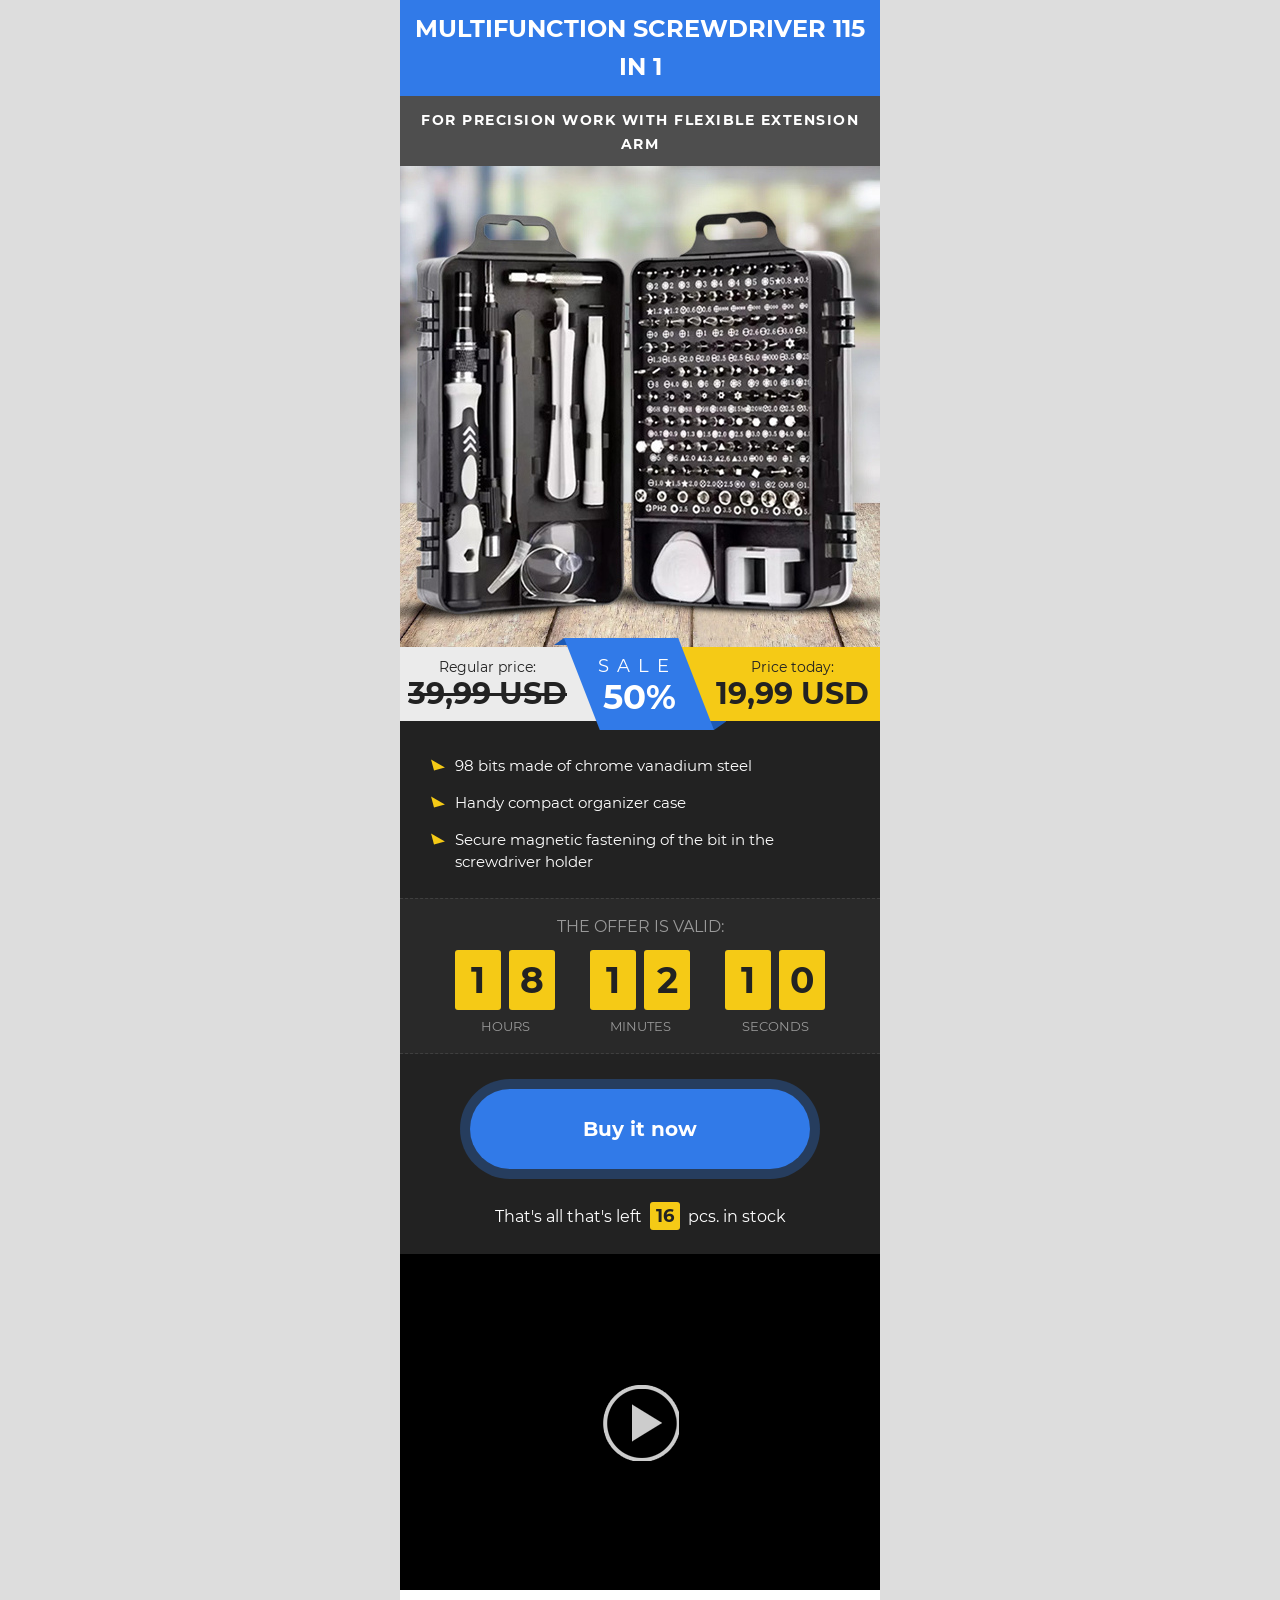
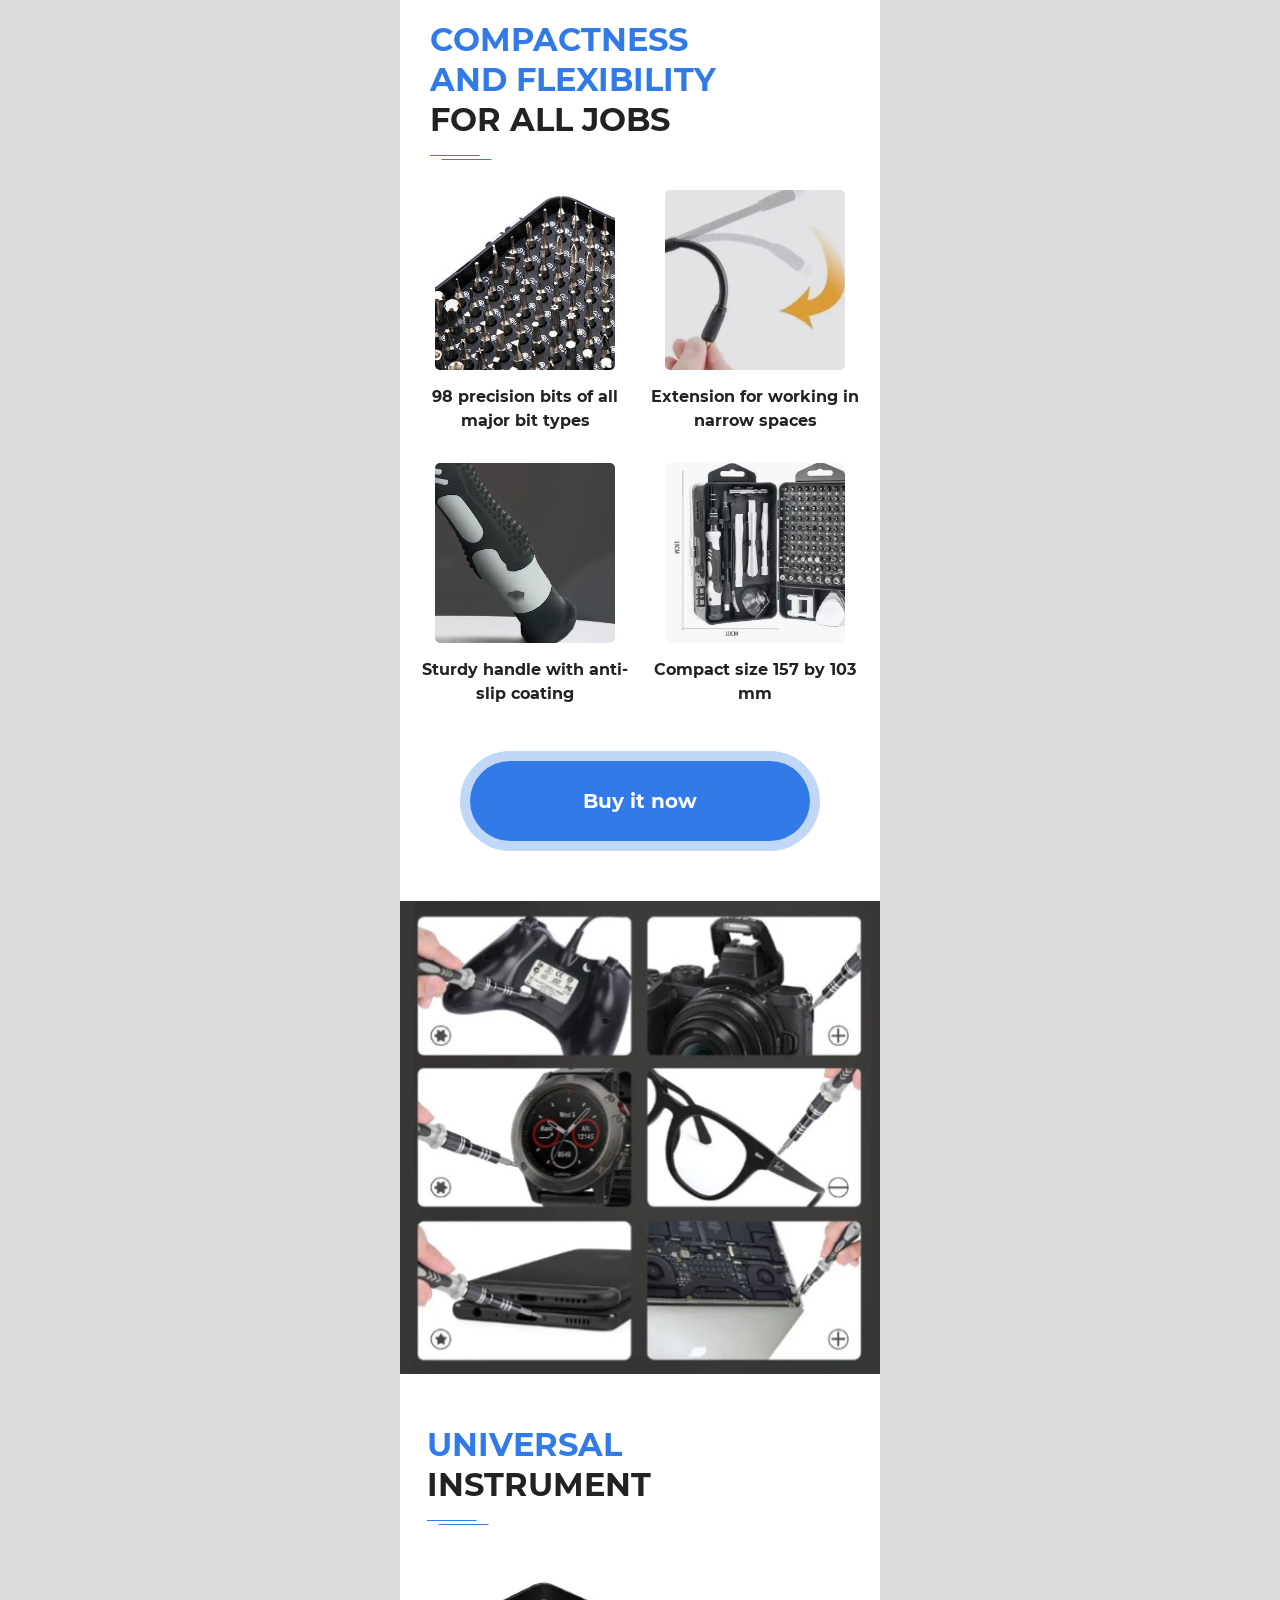
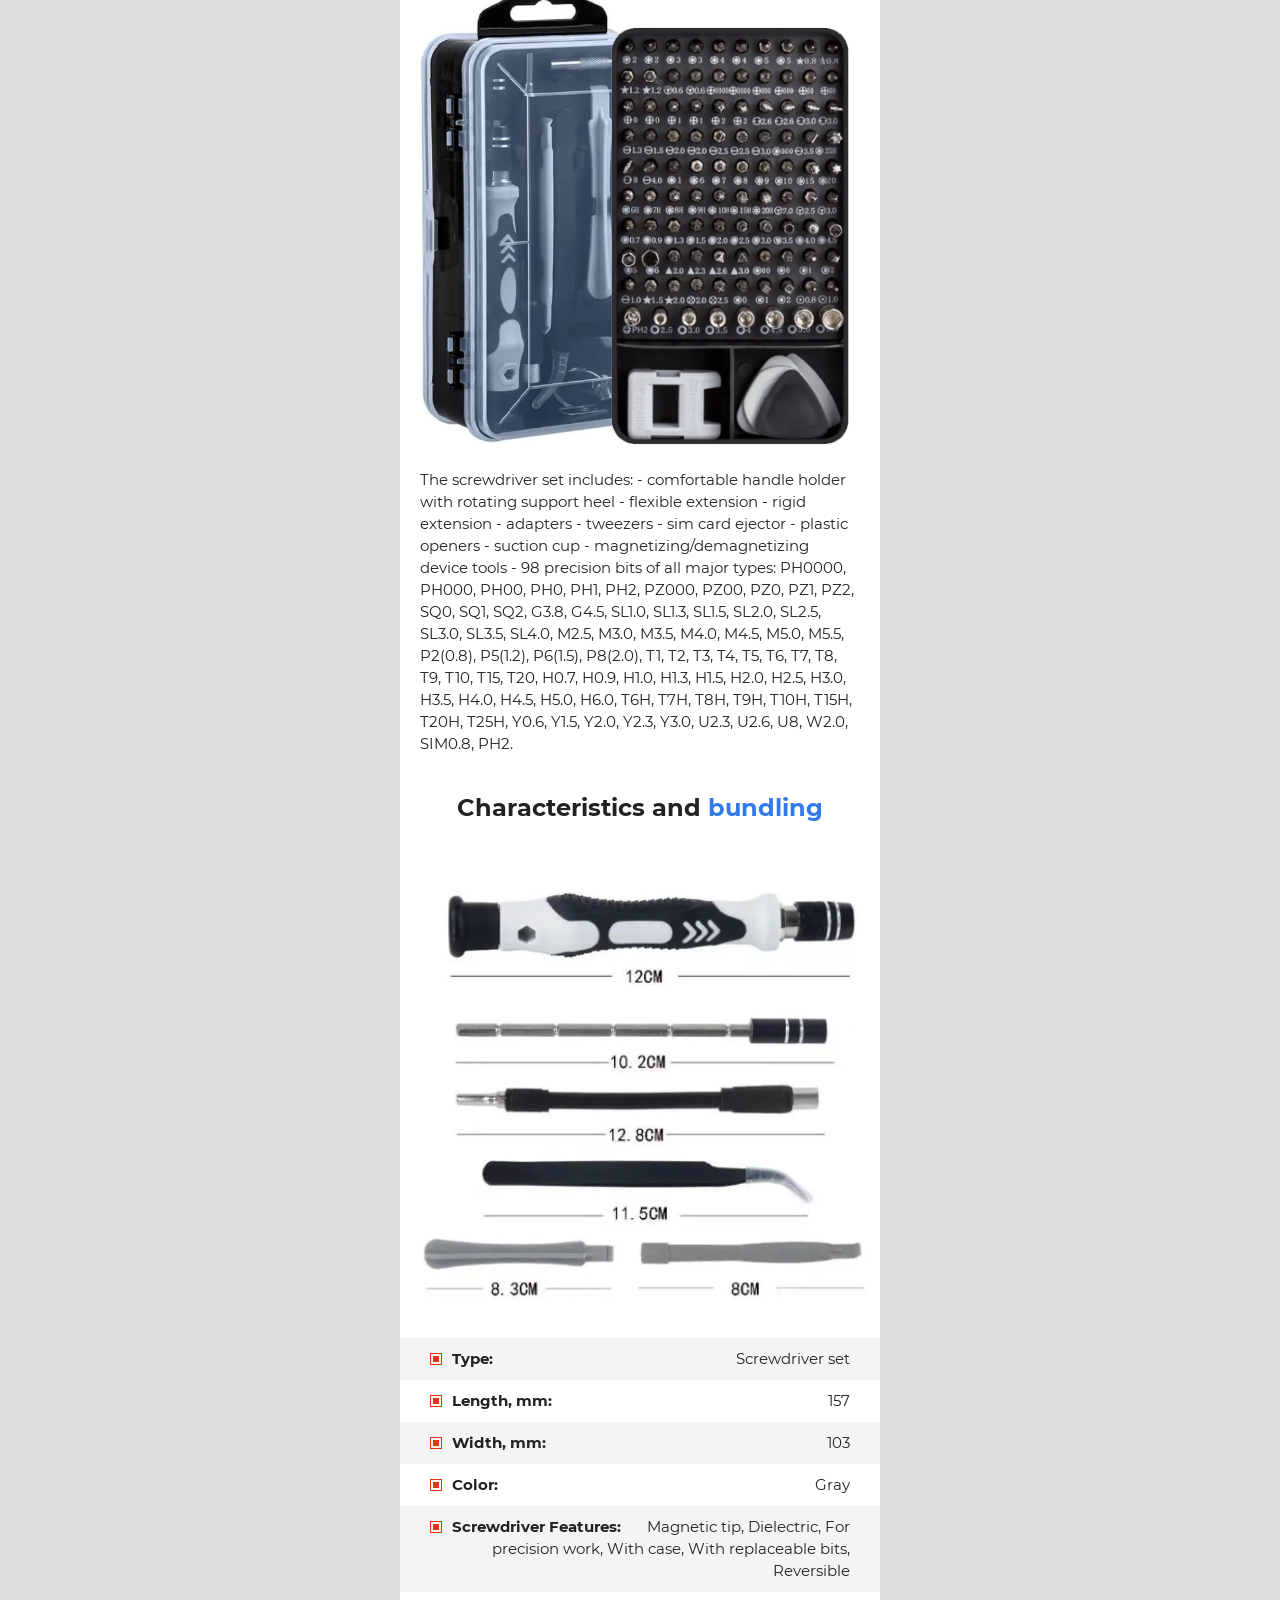
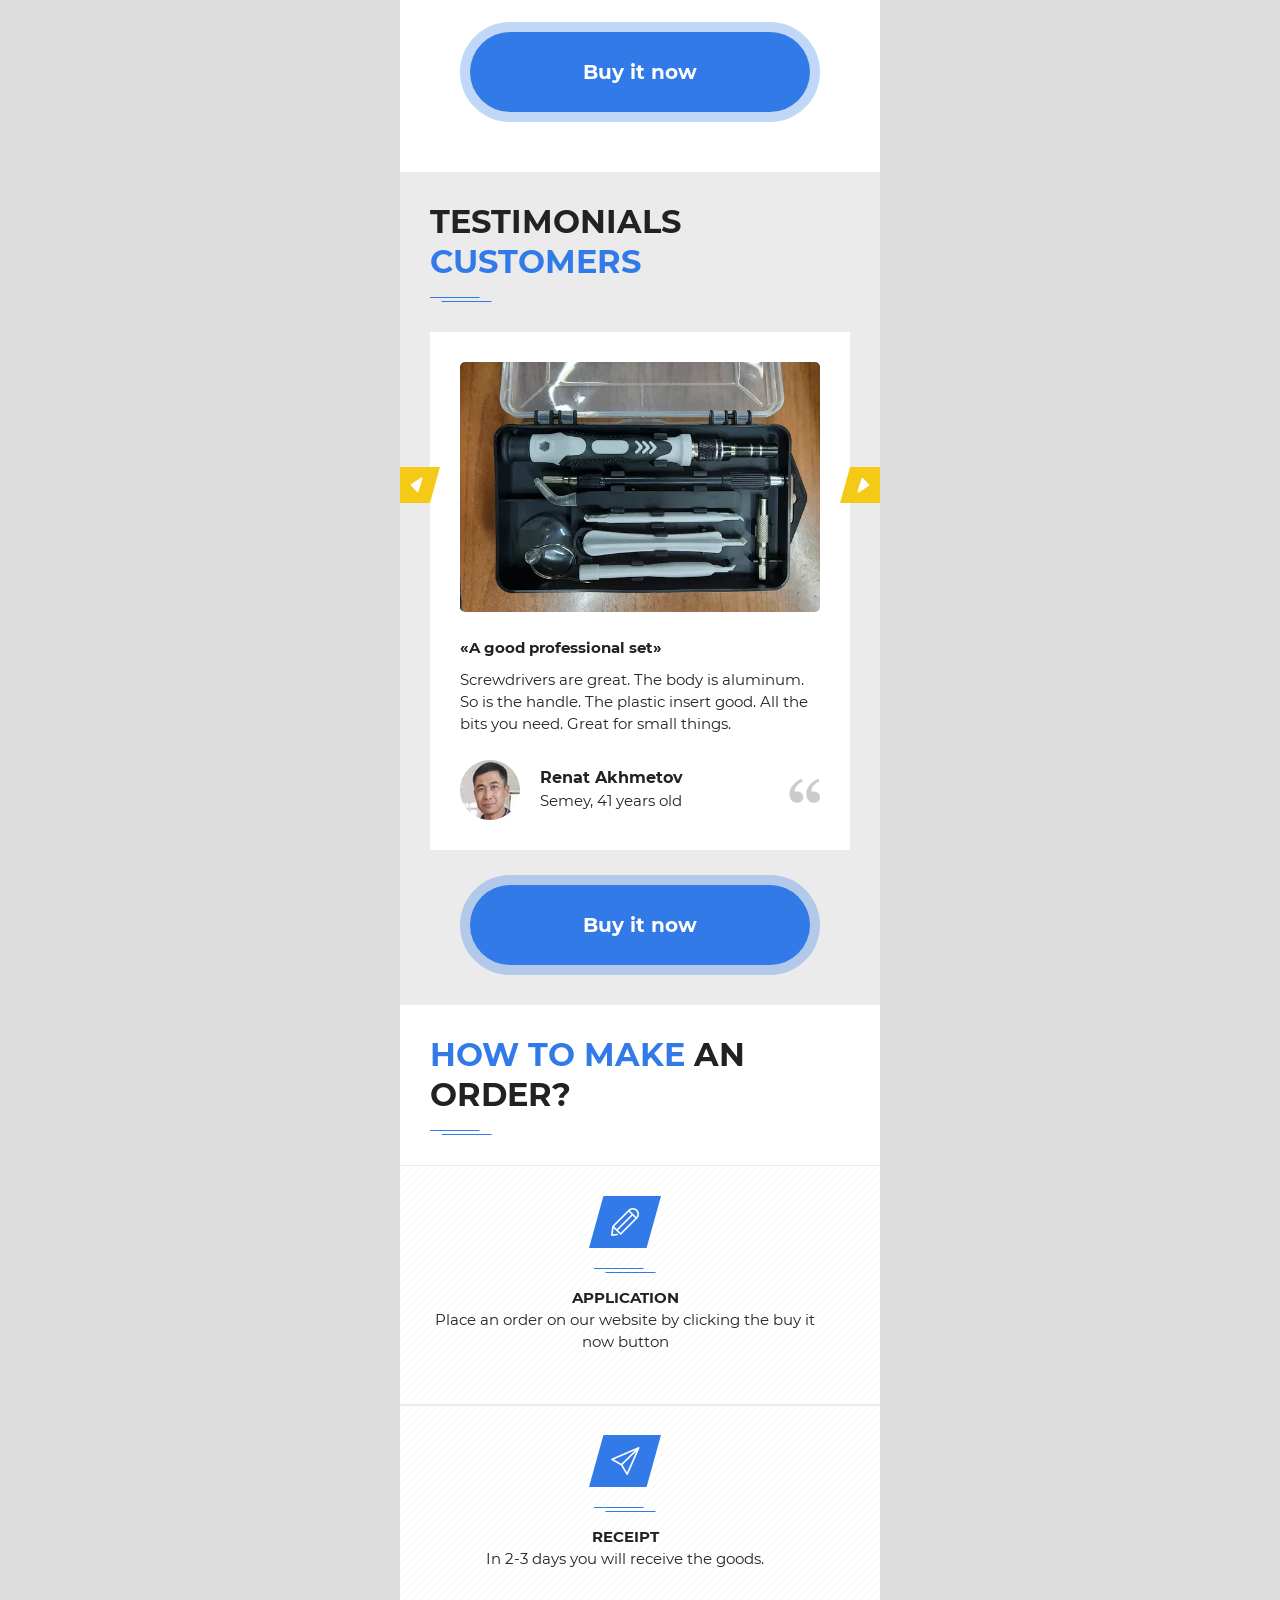
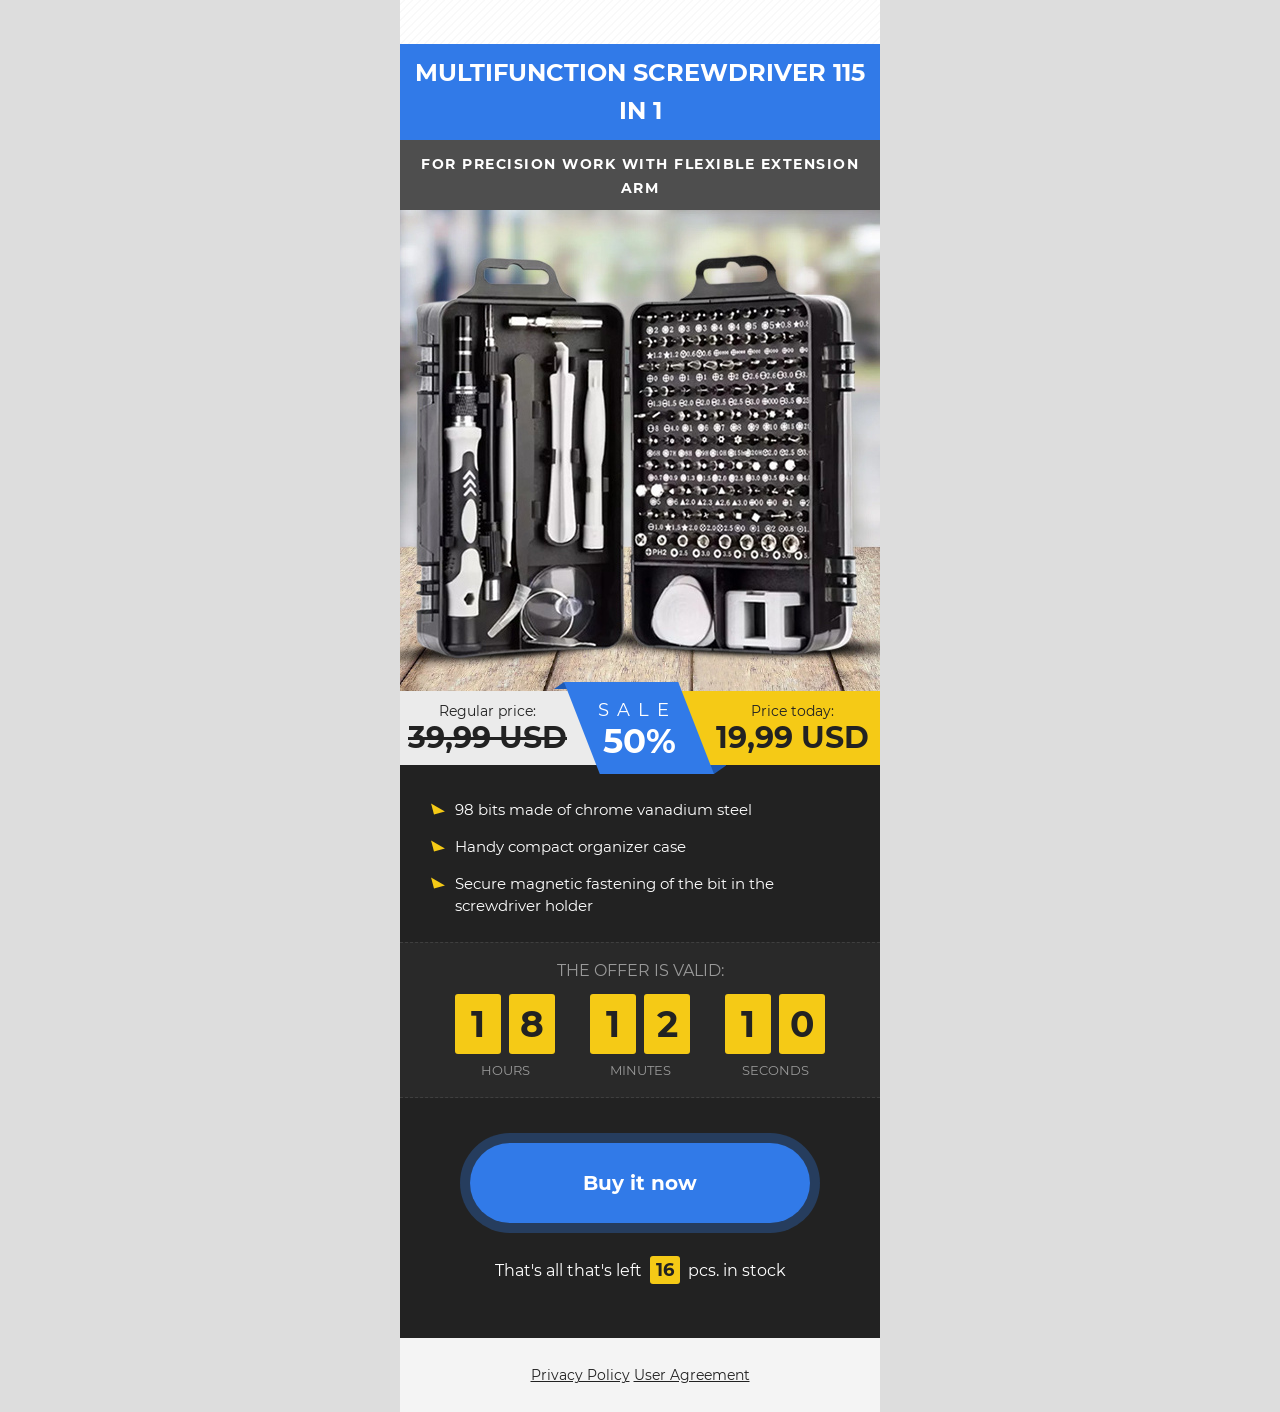
==== commit 2ad0bccd: "d" ====
--- a/index.html
+++ b/index.html
@@ -11,6 +11,7 @@
     <link rel="stylesheet" href="css/Montserrat.css" />
     <link rel="stylesheet" href="css/owl.carousel.min.css" />
     <link rel="stylesheet" href="css/styles.css" />
+    <link rel="stylesheet" href="modal/modal.css" />
     <meta property="og:type" content="article" />
     <meta property="og:title" content="Multifunction screwdriver 115 in 1" />
     <meta
@@ -69,7 +70,7 @@
             </div>
           </div>
         </div>
-        <a href="#order_form" class="button">Buy it now</a>
+        <a href="#buy" class="button">Buy it now</a>
         <div class="products_count">
           That's all that's left <b>16</b> pcs. in stock
         </div>
@@ -108,7 +109,7 @@
               <h4>Compact size 157 by 103 mm</h4>
             </div>
           </div>
-          <a href="#order_form" class="button">Buy it now</a>
+          <a href="#buy" class="button">Buy it now</a>
           <img src="images/img.jpg" alt="" />
         </section>
       </section>
@@ -143,7 +144,7 @@
             work, With case, With replaceable bits, Reversible
           </li>
         </ul>
-        <a href="#order_form" class="button">Buy it now</a>
+        <a href="#buy" class="button">Buy it now</a>
       </section>
       <!-- /benefits -->
       <!-- reviews 2 -->
@@ -214,7 +215,7 @@
             </div>
           </div>
         </div>
-        <a href="#order_form" class="button">Buy it now</a>
+        <a href="#buy" class="button">Buy it now</a>
       </section>
       <!-- /reviews 2 -->
       <!-- order steps 2 -->
@@ -224,25 +225,13 @@
           <img src="images/order_steps__step1_icon.png" alt="" />
           <div class="separator"></div>
           <h4>Application</h4>
-          <p>You leave an application on the website</p>
-        </div>
-        <div class="step_item">
-          <img src="images/order_steps__step2_icon.png" alt="" />
-          <div class="separator"></div>
-          <h4>Calling</h4>
-          <p>Our manager clarifies the details of the order</p>
+          <p>Place an order on our website by clicking the buy it now button</p>
         </div>
         <div class="step_item">
           <img src="images/order_steps__step3_icon.png" alt="" />
           <div class="separator"></div>
-          <h4>Dispatch</h4>
-          <p>We deliver your product within<br />3-10 business days</p>
-        </div>
-        <div class="step_item">
-          <img src="images/order_steps__step4_icon.png" alt="" />
-          <div class="separator"></div>
           <h4>Receipt</h4>
-          <p>Pay upon receipt at the post office</p>
+          <p>In 2-3 days you will receive the goods.</p>
         </div>
       </div>
       <!-- /order steps 2 -->
@@ -292,18 +281,44 @@
           </div>
         </div>
         <div class="action_text">
-          <a id="btn3" class="button">Buy it now</a>
-          <input
-            type="hidden"
-            name="l"
-            value="6302ff289d40a67aeb444d4f297fbc4526c26067"
-          />
-          <input
-            type="hidden"
-            name="c684d57ff10612486001389b1dd480267ef57db2"
-            value="YTkxNGUxZWYwN2U0ZTRhOTFiNDFhZTJmYzkzZjc5YmQ1MzY="
-          />
-        </form>
+
+          <button type="button" id="buy" class="button" >Buy it now</button>
+
+          <div id="myModal" class="modal">
+            <div class="modal-content">
+                <span class="close">&times;</span>
+                <h2 style="margin-bottom: 20px;">Order Details:</h2>
+                <form action="" method="POST" id="order_form">
+                  <input type="hidden" name="total" value="19.99"/>
+                  <input type="hidden" name="name" value="Multifunction screwdriver 115 in 1"/>
+                  <input type="hidden" name="currency" value="$"/>
+                  <input type="hidden" name="website" value="https://krq.perfomansdeal.me"/>
+                  <input type="hidden" name="order" value="543536772"/>
+                  <input type="hidden" name="route-success" value="https://krq.perfomansdeal.me/lander/otvertki/success.html"/>
+                  <input type="hidden" name="route-failed" value="https://krq.perfomansdeal.me/lander/otvertki/unsuccess.html"/>
+
+                  <input class="field" type="email" name="email" placeholder="Enter your email" required="Fill in this field">
+                  <input class="field" type="text" name="first-name" placeholder="Enter your full name" required="Fill in this field">
+
+                  <select type="country" name="country" class="field " required="Fill in this field">
+                    <option selected="" value="not-specified">Country</option>
+                    <option value="Сanada">Canada</option>
+                    <option value="United-States">United States</option>
+                    <option value="United-Kingdom">United Kingdom</option>
+                    <option value="Australia">Australia</option>
+                    <option value="New-zealand">New Zealand</option>
+                  </select>
+
+                  <input class="field" type="city" name="city" placeholder="Сity" required="Fill in this field">
+                  <input class="field" type="street" name="street" placeholder="Street" required="Fill in this field">
+                  <input class="field" type="zip" name="zip" placeholder="Zip" required="Fill in this field">
+                  <input class="field" type="tel" name="phone" placeholder="Enter your phone number" required="Fill in this field">
+
+                  <button type="button" id="click-me-btn" class="button">Next</button>
+                </form>
+            </div>
+          </div>
+
         <div class="products_count">
           That's all that's left <b>16</b> pcs. in stock
         </div>
@@ -322,28 +337,16 @@
           >
         </p>
       </footer>
-      <!-- /footer -->
     </div>
+
+    <script defer src="./js/modal.js"></script>
+    <script defer src="./modal/modal.js"></script>
     <script type="text/javascript" src="js/lib.js"></script>
     <link type="text/css" rel="stylesheet" href="css/roboto.css" />
     <script type="text/javascript" src="js/yasoblock-v2.js"></script>
     <script type="text/javascript" src="js/plugins.js"></script>
     <script type="text/javascript" src="js/copyrights.js"></script>
 
-	<script>
-		const btn3 = document.querySelector("#btn3");
-		btn3.addEventListener("click", action);
-  
-		function action() {
-		  window.location.replace(
-			atob(
-				"[base64]"
-			)
-		  );
-		  const decodedString = atob(encodedString);
-		  window.location.replace(decodedString);
-		}
-	  </script>
     <script type="text/javascript">
       var phonePrefix = "+7";
     </script>
--- a/css/styles.css
+++ b/css/styles.css
@@ -37,7 +37,7 @@
 .button {
 	display: block;
 	margin: 10px auto;
-	width: 350px;
+	width: 340px;
 	height: 80px;
 	border: none;
 	-webkit-border-radius: 40px;
@@ -658,43 +658,6 @@
 	color: #999;
 }
 
-.offer_section .field {
-	display: block;
-	margin: 0 auto 20px;
-	padding: 0 20px 0 62px;
-	width: 370px;
-	height: 72px;
-	border: none;
-	-webkit-border-radius: 5px;
-	-moz-border-radius: 5px;
-	border-radius: 5px;
-	font-family: 'Montserrat', sans-serif;
-	font-weight: 400;
-	font-size: 16px;
-	color: #777;
-}
-
-.offer_section .field[name='name'] {
-	background: #ebebeb url(../images/offer__name_icon.png) 22px center no-repeat;
-}
-
-.offer_section .field[name='phone'] {
-	margin: 0 auto 35px;
-	background: #ebebeb url(../images/offer__phone_icon.png) 20px center no-repeat;
-}
-
-.offer_section.offer3 .field {
-	border: 1px solid #dedede;
-}
-
-.offer_section.offer3 .field[name='name'] {
-	background: #f0f0f0 url(../images/offer__name_icon.png) 22px center no-repeat;
-}
-
-.offer_section.offer3 .field[name='phone'] {
-	margin: 0 auto 35px;
-	background: #f0f0f0 url(../images/offer__phone_icon.png) 20px center no-repeat;
-}
 
 .offer_section .field::-webkit-input-placeholder {
 	opacity: 1;
@@ -2225,10 +2188,11 @@
 }
 
 .order_steps2 .step_item {
-	float: left;
-	margin: 0 2px 2px 0;
+	display: flex;
+	flex-direction: column;
+	text-align: center;
+	align-items: center;
 	padding: 30px 60px 0 30px;
-	width: 239px;
 	height: 239px;
 	-webkit-box-shadow: 0 0 0 1px #ebebeb;
 	-moz-box-shadow: 0 0 0 1px #ebebeb;
@@ -2316,4 +2280,5 @@
 }
 .action_text>p{
 	color: #999999;
-}+}
+
--- a/modal/modal.css
+++ b/modal/modal.css
@@ -0,0 +1,78 @@
+  /* Стили для модального окна */
+  .modal {
+    display: none;
+    position: fixed;
+    z-index: 1;
+    left: 0;
+    top: 0;
+    width: 100%;
+    height: 100%;
+    background-color: rgba(0, 0, 0, 0.4);
+}
+
+.modal-content {
+    background-color: #fefefe;
+    margin: 2% auto;
+    padding: 20px;
+    border: 1px solid #888;
+    width: 80%;
+    max-width: 600px;
+}
+
+.close {
+    color: #aaa;
+    float: right;
+    font-size: 28px;
+    font-weight: bold;
+}
+
+.close:hover,
+.close:focus {
+    color: black;
+    text-decoration: none;
+    cursor: pointer;
+}
+
+
+.field {
+	display: block;
+	margin: 0 auto 20px;
+	padding: 0 10px 0 62px;
+	min-width: 345px;
+	height: 50px;
+	border: none;
+	-webkit-border-radius: 5px;
+	-moz-border-radius: 5px;
+	border-radius: 5px;
+	font-family: 'Montserrat', sans-serif;
+	font-weight: 400;
+	font-size: 16px;
+	color: #777;
+}
+
+.offer_section.offer3 .field {
+	border: 1px solid #dedede;
+}
+
+.field[name='email'] {
+    background: #f0f0f0 url(../modal/images/email.svg) 22px center no-repeat;
+}
+.field[name='first-name'] {
+	background: #f0f0f0 url(../modal/images/offer__name_icon.png) 22px center no-repeat;
+}
+.field[name='country'] {
+    background: #f0f0f0 url(../modal/images/country.svg) 20px center no-repeat;
+}
+.field[name='city'] {
+    background: #f0f0f0 url(../modal/images/city.svg) 20px center no-repeat;
+}
+.field[name='street'] {
+    background: #f0f0f0 url(../modal/images/street.svg) 20px center no-repeat;
+}
+.field[name='zip'] {
+	background: #f0f0f0 url(../modal/images/zip.svg) 20px center no-repeat;
+}
+
+.field[name='phone'] {
+	background: #ebebeb url(../modal/images/offer__phone_icon.png) 20px center no-repeat;
+}
